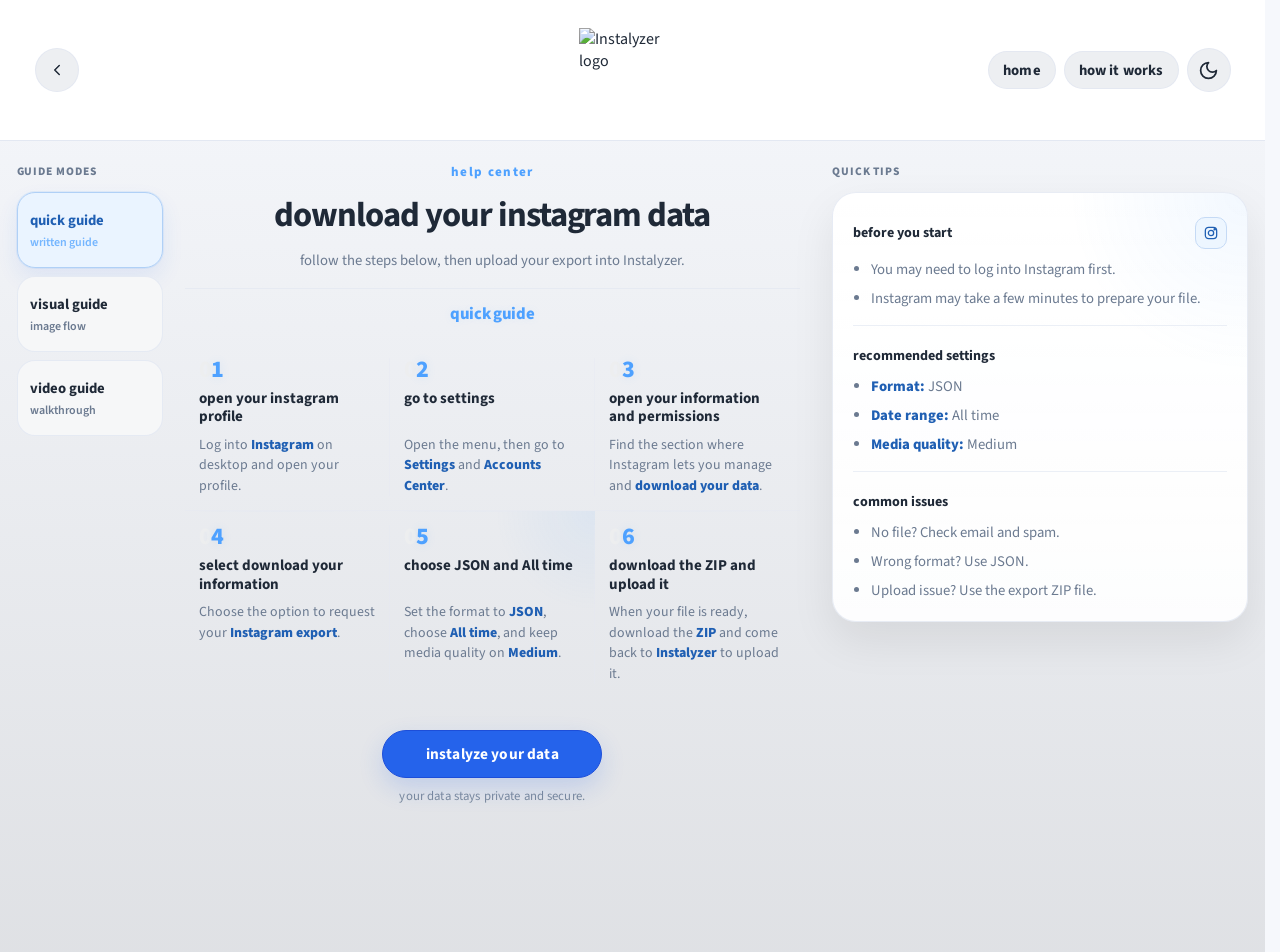
==== export-guide.html @ 3510d79e "Polish export guide flow and document next steps" ====
<!DOCTYPE html>
<html lang="en">
<head>
    <meta charset="UTF-8">
    <meta name="viewport" content="width=device-width, initial-scale=1.0">
    <title>Instalyzer | Export guide</title>
    <script>
        (() => {
            const saved = localStorage.getItem("ig_theme_v1");
            const theme = saved === "dark" ? "dark" : "light";
            document.documentElement.dataset.theme = theme;
        })();
    </script>
    <link rel="icon" type="image/png" href="./assets/logo/instaylzer-favicon.png?v=3">
    <link rel="shortcut icon" type="image/png" href="./assets/logo/instaylzer-favicon.png?v=3">
    <link rel="preload" as="image" href="./assets/logo/instaylzer-logo.png">
    <link rel="preconnect" href="https://fonts.googleapis.com">
    <link rel="preconnect" href="https://fonts.gstatic.com" crossorigin>
    <link href="https://fonts.googleapis.com/css2?family=Cormorant+Garamond:wght@500;600;700&family=Source+Sans+3:wght@400;500;600;700&family=IBM+Plex+Mono:wght@500&display=swap" rel="stylesheet">
    <link rel="stylesheet" href="./styles/styles.css">
    <script defer src="./script/vendor-fflate.js"></script>
    <script defer src="./script/home-datasets.js"></script>
</head>
<body>
    <div class="page-shell guide-page">
        <div class="app-page">
            <nav class="top-nav panel" aria-label="Primary">
                <div class="top-nav-brand">
                    <a href="./home.html" class="top-nav-home" aria-label="Back to home">
                        <svg viewBox="0 0 24 24" aria-hidden="true">
                            <path d="m15 18-6-6 6-6"></path>
                        </svg>
                    </a>
                </div>
                <div class="top-nav-center">
                    <a href="./home.html" class="top-nav-logo-link is-current" aria-label="Go to Instalyzer home">
                        <img src="./assets/logo/instaylzer-logo.png" alt="Instalyzer logo" class="top-nav-logo" width="96" height="96" />
                    </a>
                </div>
                <div class="top-nav-links">
                    <a href="./home.html" class="top-nav-link">home</a>
                    <a href="./home.html#tutorial-section" class="top-nav-link">how it works</a>
                    <button id="toggle-theme" class="mini-btn theme-btn top-nav-theme-btn" aria-label="Toggle theme"></button>
                </div>
            </nav>

            <main class="guide-shell guide-shell-v2">
                <section class="guide-layout" aria-label="Instagram export guide">
                    <div class="guide-main-column">
                        <div class="guide-workbench">
                            <aside class="guide-tabs-rail" aria-label="Guide modes">
                                <p class="guide-tabs-rail-label">guide modes</p>
                                <div class="guide-tab-list guide-tab-list-vertical" role="tablist" aria-label="Guide content tabs">
                                    <button type="button" class="guide-tab-button is-active" role="tab" aria-selected="true" aria-controls="guide-panel-quick-steps" id="guide-tab-quick-steps" data-guide-tab="quick-steps">
                                            <span class="guide-tab-button-title">quick guide</span>
                                            <span class="guide-tab-button-copy">written guide</span>
                                        </button>
                                    <button type="button" class="guide-tab-button" role="tab" aria-selected="false" aria-controls="guide-panel-visual-guide" id="guide-tab-visual-guide" data-guide-tab="visual-guide" tabindex="-1">
                                            <span class="guide-tab-button-title">visual guide</span>
                                            <span class="guide-tab-button-copy">image flow</span>
                                        </button>
                                    <button type="button" class="guide-tab-button" role="tab" aria-selected="false" aria-controls="guide-panel-video" id="guide-tab-video" data-guide-tab="video" tabindex="-1">
                                            <span class="guide-tab-button-title">video guide</span>
                                            <span class="guide-tab-button-copy">walkthrough</span>
                                        </button>
                                </div>
                            </aside>

                            <section class="guide-tabs-shell" aria-labelledby="guide-help-title">
                                <div class="guide-tabs-content">
                                    <div class="guide-tabs-head">
                                        <div class="guide-tabs-header-main">
                                            <p class="section-kicker">help center</p>
                                            <div class="guide-tabs-title-row">
                                                <div class="guide-tabs-title-copy">
                                                    <h1 id="guide-help-title" class="guide-panel-title guide-panel-title-page">download your instagram data</h1>
                                                </div>
                                            </div>
                                            <p class="guide-panel-copy">follow the steps below, then upload your export into Instalyzer.</p>
                                        </div>
                                    </div>

                                    <section class="guide-tab-panel is-active" role="tabpanel" id="guide-panel-quick-steps" aria-labelledby="guide-tab-quick-steps" data-guide-panel="quick-steps">
                                        <h3 class="guide-panel-mode-title">quick guide</h3>
                                        <div class="guide-step-surface">
                                            <ol class="guide-step-grid">
                                                <li class="guide-step-card-v2"><span class="guide-step-number-v2"><span class="guide-step-number-leading">0</span><span class="guide-step-number-accent">1</span></span><h4 class="guide-step-title-v2">open your instagram profile</h4><p class="guide-step-copy-v2">Log into <strong>Instagram</strong> on desktop and open your profile.</p></li>
                                                <li class="guide-step-card-v2"><span class="guide-step-number-v2"><span class="guide-step-number-leading">0</span><span class="guide-step-number-accent">2</span></span><h4 class="guide-step-title-v2">go to settings</h4><p class="guide-step-copy-v2">Open the menu, then go to <strong>Settings</strong> and <strong>Accounts Center</strong>.</p></li>
                                                <li class="guide-step-card-v2"><span class="guide-step-number-v2"><span class="guide-step-number-leading">0</span><span class="guide-step-number-accent">3</span></span><h4 class="guide-step-title-v2">open your information and permissions</h4><p class="guide-step-copy-v2">Find the section where Instagram lets you manage and <strong>download your data</strong>.</p></li>
                                                <li class="guide-step-card-v2"><span class="guide-step-number-v2"><span class="guide-step-number-leading">0</span><span class="guide-step-number-accent">4</span></span><h4 class="guide-step-title-v2">select download your information</h4><p class="guide-step-copy-v2">Choose the option to request your <strong>Instagram export</strong>.</p></li>
                                                <li class="guide-step-card-v2 is-accented"><span class="guide-step-number-v2"><span class="guide-step-number-leading">0</span><span class="guide-step-number-accent">5</span></span><h4 class="guide-step-title-v2">choose JSON and All time</h4><p class="guide-step-copy-v2">Set the format to <strong>JSON</strong>, choose <strong>All time</strong>, and keep media quality on <strong>Medium</strong>.</p></li>
                                                <li class="guide-step-card-v2"><span class="guide-step-number-v2"><span class="guide-step-number-leading">0</span><span class="guide-step-number-accent">6</span></span><h4 class="guide-step-title-v2">download the ZIP and upload it</h4><p class="guide-step-copy-v2">When your file is ready, download the <strong>ZIP</strong> and come back to <strong>Instalyzer</strong> to upload it.</p></li>
                                            </ol>
                                        </div>
                                        <div class="guide-primary-cta">
                                            <button type="button" class="hero-btn hero-btn-primary guide-primary-cta-btn" data-open-create-modal>instalyze your data</button>
                                            <p class="guide-primary-cta-note">your data stays private and secure.</p>
                                        </div>
                                    </section>

                                    <section class="guide-tab-panel" role="tabpanel" id="guide-panel-visual-guide" aria-labelledby="guide-tab-visual-guide" data-guide-panel="visual-guide" hidden>
                                        <h3 class="guide-panel-mode-title">visual guide</h3>
                                        <div class="guide-visual-stage panel">
                                            <div class="guide-visual-display">
                                        <div class="guide-visual-card is-active" data-guide-visual-slide="0">
                                            <div class="guide-visual-window"><div class="guide-visual-browser"><span></span><span></span><span></span></div><div class="guide-visual-body"><div class="guide-visual-sidebar"><span class="guide-visual-sidebar-item is-active"></span><span class="guide-visual-sidebar-item"></span><span class="guide-visual-sidebar-item"></span></div><div class="guide-visual-content"><div class="guide-visual-profile"></div><div class="guide-visual-row"></div><div class="guide-visual-row short"></div></div></div></div>
                                        </div>
                                        <div class="guide-visual-card" data-guide-visual-slide="1" hidden>
                                            <div class="guide-visual-window"><div class="guide-visual-browser"><span></span><span></span><span></span></div><div class="guide-visual-body"><div class="guide-visual-settings-stack"><div class="guide-visual-settings-line long"></div><div class="guide-visual-settings-line"></div><div class="guide-visual-settings-line"></div><div class="guide-visual-settings-line"></div></div></div></div>
                                        </div>
                                        <div class="guide-visual-card" data-guide-visual-slide="2" hidden>
                                            <div class="guide-visual-window"><div class="guide-visual-browser"><span></span><span></span><span></span></div><div class="guide-visual-body"><div class="guide-visual-panel-grid"><div class="guide-visual-panel-box tall"></div><div class="guide-visual-panel-box"></div><div class="guide-visual-panel-box"></div></div></div></div>
                                        </div>
                                        <div class="guide-visual-card" data-guide-visual-slide="3" hidden>
                                            <div class="guide-visual-window"><div class="guide-visual-browser"><span></span><span></span><span></span></div><div class="guide-visual-body"><div class="guide-visual-download-list"><div class="guide-visual-download-row"></div><div class="guide-visual-download-row"></div><div class="guide-visual-download-row is-active"></div></div></div></div>
                                        </div>
                                        <div class="guide-visual-card" data-guide-visual-slide="4" hidden>
                                            <div class="guide-visual-window"><div class="guide-visual-browser"><span></span><span></span><span></span></div><div class="guide-visual-body"><div class="guide-visual-setting-grid"><div class="guide-visual-setting-pill is-selected">JSON</div><div class="guide-visual-setting-pill">HTML</div><div class="guide-visual-setting-pill is-selected">All time</div><div class="guide-visual-setting-pill">Last year</div><div class="guide-visual-setting-pill is-selected">Medium</div><div class="guide-visual-setting-pill">High</div></div></div></div>
                                        </div>
                                        <div class="guide-visual-card" data-guide-visual-slide="5" hidden>
                                            <div class="guide-visual-window"><div class="guide-visual-browser"><span></span><span></span><span></span></div><div class="guide-visual-body"><div class="guide-visual-upload-shell"><div class="guide-visual-upload-badge">ZIP</div><div class="guide-visual-upload-row"></div><div class="guide-visual-upload-cta"></div></div></div></div>
                                        </div>
                                    </div>
                                    <div class="guide-visual-caption">
                                        <div>
                                            <p class="guide-visual-stepline" data-guide-visual-stepline>Step 1 of 6</p>
                                            <h4 class="guide-visual-title" data-guide-visual-title>Open your profile</h4>
                                            <p class="guide-visual-copy" data-guide-visual-copy>Start on your Instagram profile page so you can open the menu and settings from the main account view.</p>
                                        </div>
                                        <div class="guide-visual-controls">
                                            <button type="button" class="guide-visual-nav" data-guide-visual-prev aria-label="Previous visual step">prev</button>
                                            <button type="button" class="guide-visual-nav guide-visual-nav-next" data-guide-visual-next aria-label="Next visual step">next</button>
                                        </div>
                                    </div>
                                </div>
                                    </section>

                                    <section class="guide-tab-panel" role="tabpanel" id="guide-panel-video" aria-labelledby="guide-tab-video" data-guide-panel="video" hidden>
                                        <h3 class="guide-panel-mode-title">video guide</h3>
                                        <div class="guide-video-shell panel">
                                            <div class="guide-video-frame" aria-hidden="true"><button type="button" class="guide-video-play"><span class="guide-video-play-icon"></span></button></div>
                                    <div class="guide-video-copy-block">
                                        <h4 class="guide-video-title">Full export walkthrough</h4>
                                        <p class="guide-video-copy">Add a short screen recording here to show exactly where to click and which settings to choose. The tab stays useful now, and it is easy to swap in a real embed later.</p>
                                    </div>
                                </div>
                                    </section>
                                </div>
                            </section>
                        </div>

                    </div>

                    <aside class="guide-side-stack guide-side-stack-v2">
                        <p class="guide-side-stack-label">quick tips</p>
                        <div class="guide-side-card guide-side-card-v2 guide-side-card-unified">
                            <div class="guide-side-section">
                                <div class="guide-side-section-head">
                                    <h4 class="guide-side-section-title">before you start</h4>
                                    <a href="https://www.instagram.com/" target="_blank" rel="noopener noreferrer" class="guide-inline-instagram-btn" aria-label="Open Instagram" title="Open Instagram">
                                        <svg viewBox="0 0 24 24" aria-hidden="true">
                                            <rect x="3.5" y="3.5" width="17" height="17" rx="5"></rect>
                                            <circle cx="12" cy="12" r="4"></circle>
                                            <circle cx="17.6" cy="6.4" r="1"></circle>
                                        </svg>
                                    </a>
                                </div>
                                <ul class="guide-side-list">
                                    <li>You may need to log into Instagram first.</li>
                                    <li>Instagram may take a few minutes to prepare your file.</li>
                                </ul>
                            </div>

                            <div class="guide-side-section">
                                <h4 class="guide-side-section-title">recommended settings</h4>
                                <ul class="guide-side-list">
                                    <li><strong>Format:</strong> JSON</li>
                                    <li><strong>Date range:</strong> All time</li>
                                    <li><strong>Media quality:</strong> Medium</li>
                                </ul>
                            </div>

                            <div class="guide-side-section">
                                <h4 class="guide-side-section-title">common issues</h4>
                                <ul class="guide-side-list">
                                    <li>No file? Check email and spam.</li>
                                    <li>Wrong format? Use JSON.</li>
                                    <li>Upload issue? Use the export ZIP file.</li>
                                </ul>
                            </div>
                        </div>
                    </aside>
                </section>
            </main>
        </div>
    </div>

    <div class="modal-shell" data-create-modal hidden>
        <div class="modal-backdrop" data-close-create-modal></div>
        <div class="modal-panel panel" role="dialog" aria-modal="true" aria-labelledby="create-dataset-title">
            <div class="modal-panel-scroll">
            <div class="modal-head">
                <div>
                    <p class="section-kicker">create dataset</p>
                    <h2 id="create-dataset-title" class="modal-title">import your export</h2>
                </div>
                <button type="button" class="modal-close" data-close-create-modal aria-label="Close create dataset modal">
                    <svg viewBox="0 0 24 24" aria-hidden="true"><path d="M6 6 18 18"></path><path d="M18 6 6 18"></path></svg>
                </button>
            </div>

            <div class="modal-steps" aria-label="Create dataset steps">
                <button type="button" class="modal-step is-active" data-modal-step-indicator="upload">1. upload</button>
                <span class="modal-step-sep" aria-hidden="true">
                    <svg viewBox="0 0 20 20">
                        <path d="m7 4 6 6-6 6"></path>
                    </svg>
                </span>
                <button type="button" class="modal-step" data-modal-step-indicator="review" disabled>2. review</button>
                <span class="modal-step-sep" aria-hidden="true">
                    <svg viewBox="0 0 20 20">
                        <path d="m7 4 6 6-6 6"></path>
                    </svg>
                </span>
                <button type="button" class="modal-step" data-modal-step-indicator="details" disabled>3. setup</button>
            </div>

            <section class="modal-stage" data-modal-stage="upload">
                <div class="modal-copy-row">
                    <p class="modal-copy">
                        drop your instagram export <strong>zip</strong> or extracted export <strong>folder</strong>.
                    </p>
                    <button
                        type="button"
                        class="upload-status-pill is-error"
                        data-upload-status-pill
                        aria-describedby="upload-status"
                    >
                        <span class="upload-status-dot" aria-hidden="true"></span>
                        <span data-upload-status-pill-label>no export</span>
                    </button>
                </div>

                <div class="upload-panel" data-upload-panel>
                    <input type="file" class="upload-input" data-upload-files accept=".json,.zip,application/json,application/zip" multiple hidden />
                    <input type="file" class="upload-input" data-upload-folder webkitdirectory directory multiple hidden />

                    <div class="upload-dropzone" data-upload-dropzone tabindex="0" role="button" aria-describedby="upload-help upload-status">
                        <div class="upload-dropzone-icon" aria-hidden="true">
                            <svg viewBox="0 0 24 24">
                                <path d="M12 16V4"></path>
                                <path d="m7 9 5-5 5 5"></path>
                                <path d="M4 16v2a2 2 0 0 0 2 2h12a2 2 0 0 0 2-2v-2"></path>
                            </svg>
                        </div>
                        <p class="upload-dropzone-title">drop your export here</p>
                        <p id="upload-help" class="upload-dropzone-copy">
                            drag and drop your export, or select one below.
                        </p>
                        <div class="upload-actions">
                            <button type="button" class="hero-btn hero-btn-primary" data-upload-trigger="files">choose export</button>
                        </div>
                        <p class="upload-help-link-row">
                            <a href="./export-guide.html" class="guide-inline-link">don't have your export yet? how to download your instagram data</a>
                        </p>
                    </div>

                    <p id="upload-status" class="visually-hidden" data-upload-status aria-live="polite" aria-atomic="true">
                        waiting for files. nothing has been uploaded yet.
                    </p>
                    <div class="upload-stage-actions" data-upload-stage-actions hidden>
                        <button type="button" class="upload-stage-reset" data-clear-staged-upload aria-label="Reset staged upload">reset</button>
                        <p class="upload-ready-note upload-ready-note-success">
                            <span class="upload-ready-check" aria-hidden="true">
                                <svg viewBox="0 0 20 20">
                                    <path d="m4.5 10 3.5 3.5L15.5 6"></path>
                                </svg>
                            </span>
                            <span>export ready for review. upload again anytime to replace it.</span>
                        </p>
                        <button type="button" class="hero-btn hero-btn-secondary modal-nav-btn" data-back-to-review-from-upload>review</button>
                    </div>
                </div>
            </section>

            <section class="modal-stage" data-modal-stage="review" hidden>
                <div class="review-stage-shell">
                    <div class="upload-results" data-upload-results hidden>
                        <div class="upload-capability-card upload-capability-card-primary">
                            <h3 class="upload-capability-title">available tools</h3>
                            <div class="tool-access-card" aria-label="Tool availability">
                                <ul class="tool-access-list">
                                    <li class="tool-access-item">
                                        <span class="tool-access-icon" aria-hidden="true">
                                            <svg viewBox="0 0 24 24">
                                                <path d="M12 3v12"></path>
                                                <path d="m7 10 5 5 5-5"></path>
                                                <path d="M5 21h14"></path>
                                            </svg>
                                        </span>
                                        <span class="tool-access-copy">
                                            <strong>Not Following Back</strong>
                                            <span>available now</span>
                                        </span>
                                        <span class="tool-access-badge is-live">live</span>
                                    </li>
                                    <li class="tool-access-item">
                                        <span class="tool-access-icon" aria-hidden="true">
                                            <svg viewBox="0 0 24 24">
                                                <path d="M4 20h16"></path>
                                                <path d="M7 20v-9"></path>
                                                <path d="M12 20V4"></path>
                                                <path d="M17 20v-6"></path>
                                            </svg>
                                        </span>
                                        <span class="tool-access-copy">
                                            <strong>Ghost Followers</strong>
                                            <span>supported by this dataset later</span>
                                        </span>
                                        <span class="tool-access-badge">soon</span>
                                    </li>
                                    <li class="tool-access-item">
                                        <span class="tool-access-icon" aria-hidden="true">
                                            <svg viewBox="0 0 24 24">
                                                <path d="M6 18V8"></path>
                                                <path d="M12 18V4"></path>
                                                <path d="M18 18v-6"></path>
                                            </svg>
                                        </span>
                                        <span class="tool-access-copy">
                                            <strong>Activity Insights</strong>
                                            <span>enabled by detected categories later</span>
                                        </span>
                                        <span class="tool-access-badge">soon</span>
                                    </li>
                                </ul>
                            </div>
                        </div>
                        <div class="upload-summary-card">
                            <p class="upload-result-label">import summary</p>
                            <p class="upload-ready-copy" data-upload-ready-copy></p>
                            <div class="upload-summary-grid">
                                <div class="upload-summary-metric">
                                    <span class="upload-summary-key">import source</span>
                                    <strong class="upload-summary-value" data-upload-source>not detected</strong>
                                </div>
                                <div class="upload-summary-metric">
                                    <span class="upload-summary-key">categories detected</span>
                                    <strong class="upload-summary-value" data-upload-category-count>0</strong>
                                </div>
                            </div>
                        </div>
                        <div class="upload-ready-bar">
                            <button type="button" class="hero-btn hero-btn-secondary modal-nav-btn" data-back-to-upload>back</button>
                            <p class="upload-ready-note">next, set the dataset name and date.</p>
                            <button type="button" class="hero-btn hero-btn-primary modal-nav-btn" data-go-dataset-details disabled>setup</button>
                        </div>
                    </div>
                </div>
            </section>

            <section class="modal-stage" data-modal-stage="details" hidden>
                <div class="details-form-shell">
                    <p class="modal-copy">
                        name the dataset and set the date.
                    </p>

                    <div class="details-form-grid">
                        <label class="field-label">
                            <span class="field-label-text">dataset name</span>
                            <input type="text" class="field-input" data-dataset-name-input maxlength="60" placeholder="export name" required />
                            <span class="field-help field-help-error" data-dataset-name-error hidden>enter a name to continue</span>
                        </label>

                        <label class="field-label">
                            <span class="field-label-text">created date</span>
                            <input type="date" class="field-input" data-dataset-date-input />
                            <span class="field-help" aria-hidden="true" hidden>&nbsp;</span>
                        </label>
                    </div>
                </div>

                <div class="modal-footer">
                    <button type="button" class="hero-btn hero-btn-secondary modal-nav-btn" data-back-to-review>back</button>
                    <button type="button" class="hero-btn hero-btn-primary" data-create-dataset disabled>create dataset</button>
                </div>
            </section>
            </div>
        </div>
    </div>

    <script>
        (() => {
            const tabs = [...document.querySelectorAll("[data-guide-tab]")];
            const panels = [...document.querySelectorAll("[data-guide-panel]")];

            const activateTab = (nextKey, focusTab = false) => {
                tabs.forEach((tab) => {
                    const active = tab.dataset.guideTab === nextKey;
                    tab.classList.toggle("is-active", active);
                    tab.setAttribute("aria-selected", active ? "true" : "false");
                    tab.tabIndex = active ? 0 : -1;
                    if (active && focusTab) tab.focus();
                });

                panels.forEach((panel) => {
                    const active = panel.dataset.guidePanel === nextKey;
                    panel.classList.toggle("is-active", active);
                    panel.hidden = !active;
                });
            };

            tabs.forEach((tab, index) => {
                tab.addEventListener("click", () => activateTab(tab.dataset.guideTab || ""));
                tab.addEventListener("keydown", (event) => {
                    if (event.key !== "ArrowRight" && event.key !== "ArrowLeft") return;
                    event.preventDefault();
                    const direction = event.key === "ArrowRight" ? 1 : -1;
                    const nextIndex = (index + direction + tabs.length) % tabs.length;
                    const nextTab = tabs[nextIndex];
                    if (!(nextTab instanceof HTMLButtonElement)) return;
                    activateTab(nextTab.dataset.guideTab || "", true);
                });
            });

            const visualSteps = [
                {
                    title: "Open your profile",
                    copy: "Start on your Instagram profile page so you can open the menu and settings from the main account view."
                },
                {
                    title: "Go to Settings",
                    copy: "Use the Instagram menu to open Settings, then continue into Accounts Center if Instagram sends you there."
                },
                {
                    title: "Open Accounts Center",
                    copy: "Look for the area where Instagram groups account controls, privacy, and information settings."
                },
                {
                    title: "Find Download your information",
                    copy: "Open the section for your information and permissions, then choose the download option."
                },
                {
                    title: "Choose the right export settings",
                    copy: "Set the format to JSON, the date range to All time, and media quality to Medium."
                },
                {
                    title: "Download the ZIP and return to Instalyzer",
                    copy: "Once Instagram finishes preparing your file, download the ZIP and come back here to upload it."
                }
            ];

            const visualCards = [...document.querySelectorAll("[data-guide-visual-slide]")];
            const stepline = document.querySelector("[data-guide-visual-stepline]");
            const title = document.querySelector("[data-guide-visual-title]");
            const copy = document.querySelector("[data-guide-visual-copy]");
            const prev = document.querySelector("[data-guide-visual-prev]");
            const next = document.querySelector("[data-guide-visual-next]");
            let activeVisualIndex = 0;

            const renderVisualStep = (index) => {
                activeVisualIndex = (index + visualSteps.length) % visualSteps.length;
                visualCards.forEach((card, cardIndex) => {
                    const active = cardIndex === activeVisualIndex;
                    card.classList.toggle("is-active", active);
                    card.hidden = !active;
                });
                if (stepline) stepline.textContent = `Step ${activeVisualIndex + 1} of ${visualSteps.length}`;
                if (title) title.textContent = visualSteps[activeVisualIndex].title;
                if (copy) copy.textContent = visualSteps[activeVisualIndex].copy;
            };

            if (prev instanceof HTMLButtonElement && next instanceof HTMLButtonElement) {
                prev.addEventListener("click", () => renderVisualStep(activeVisualIndex - 1));
                next.addEventListener("click", () => renderVisualStep(activeVisualIndex + 1));
                renderVisualStep(0);
            }
        })();
    </script>
</body>
</html>
---- styles/styles.css ----
:root {
  --bg-main: #f6f8fc;
  --bg-panel: #ffffff;
  --ink-strong: #1f2937;
  --ink-soft: #6b7a90;
  --line: #e3e8f2;
  --accent: #4ea1ff;
  --accent-soft: #edf4ff;
  --accent-ink: #1f5fb3;
  --danger: #b42318;
  --danger-soft: #ffe4e0;
  --success: #2f9e44;
  --field-bg: #ffffff;
  --list-bg: #fcfdff;
  --row-line: #e6ecf4;
  --mini-bg: #f1f6ff;
  --mini-line: #d4e2f7;
  --mini-ink: #255faa;
  --progress-track: #ffffff;
  --scrollbar-track: #edf2fa;
  --scrollbar-thumb: #bfd0e8;
  --scrollbar-thumb-hover: #9fb8d8;
  --font-body: "IBM Plex Sans", "Source Sans 3", "Segoe UI", sans-serif;
  --font-head: "IBM Plex Sans", "Source Sans 3", "Segoe UI", sans-serif;
  --font-mono: "IBM Plex Mono", "Consolas", "Courier New", monospace;
}

@media (prefers-reduced-motion: reduce) {
  html {
    scroll-behavior: auto;
  }

  .hero-section::before,
  .hero-content,
  .hero-section .hero-btn-primary,
  .hero-scroll-wheel,
  .hero-scroll-cue,
  .hero-eyebrow::after,
  .tier-columns-note {
    animation: none !important;
  }

  [data-reveal] {
    opacity: 1;
    transform: none;
    transition: none;
  }

  .hero-btn {
    transition: background 120ms ease, border-color 120ms ease, box-shadow 120ms ease;
  }

  .hero-btn:hover,
  .hero-btn:focus-visible {
    transform: none;
    filter: none;
  }
}
:root[data-theme="dark"] {
  --bg-main: #171b21;
  --bg-panel: #21272f;
  --ink-strong: #e7edf7;
  --ink-soft: #a4adb9;
  --line: #323b47;
  --accent: #5fa8ff;
  --accent-soft: #263547;
  --accent-ink: #cfe1ff;
  --danger: #fca5a5;
  --danger-soft: #3a2323;
  --success: #86efac;
  --field-bg: #1d232b;
  --list-bg: #1b2129;
  --row-line: #2d3743;
  --mini-bg: #272f39;
  --mini-line: #394452;
  --mini-ink: #d9e5f5;
  --progress-track: #171d25;
  --scrollbar-track: #202732;
  --scrollbar-thumb: #4b5768;
  --scrollbar-thumb-hover: #647387;
}

html {
  scroll-behavior: smooth;
  scrollbar-gutter: stable;
}

html.is-embedded-tool {
  scrollbar-gutter: auto;
}

* {
  box-sizing: border-box;
}

body {
  margin: 0;
  min-height: 100vh;
  font-family: var(--font-body);
  color: var(--ink-strong);
  overflow-y: scroll;
  scrollbar-gutter: stable;
  background:
    linear-gradient(180deg, #f6f8fc 0%, #edf2fa 100%),
    radial-gradient(circle at 12% 12%, rgba(78, 161, 255, 0.08) 0%, transparent 34%),
    radial-gradient(circle at 88% 82%, rgba(78, 161, 255, 0.05) 0%, transparent 32%),
    var(--bg-main);
  position: relative;
}

html.is-embedded-tool body,
body.is-embedded-tool {
  min-height: 0;
  overflow: hidden;
  scrollbar-gutter: auto;
  background: var(--bg-main);
}

html.is-embedded-tool {
  background: var(--bg-main);
}

:root[data-theme="dark"] body {
  background:
    radial-gradient(circle at 12% 10%, #222222 0%, transparent 45%),
    radial-gradient(circle at 88% 82%, #1f1f1f 0%, transparent 40%),
    var(--bg-main);
}

.page-shell {
  min-height: 100vh;
  display: flex;
  flex-direction: column;
  position: relative;
  overflow: clip;
  background:
    linear-gradient(180deg,
      color-mix(in srgb, var(--bg-main) 94%, transparent) 0%,
      color-mix(in srgb, var(--bg-main) 98%, #000 10%) 100%);
}

.app-page {
  max-width: 1480px;
  margin: 0 auto;
  padding: 0 14px 0;
  box-sizing: border-box;
  min-height: 100vh;
  position: relative;
  z-index: 1;
  width: 100%;
  flex: 1 1 auto;
  display: flex;
  flex-direction: column;
}

.app-page.is-embedded-tool {
  max-width: none;
  min-height: 0;
  padding: 0;
  background: var(--bg-main);
}

.panel {
  padding: 24px;
  border: 1px solid var(--line);
  border-radius: 16px;
  background: var(--bg-panel);
  box-shadow: 0 4px 14px rgba(25, 39, 66, 0.05);
}

.app-shell {
  margin-bottom: 20px;
}

.top-nav {
  position: sticky;
  top: 0;
  z-index: 30;
  margin-bottom: 0;
  margin-left: calc(50% - 50vw);
  width: 100vw;
  max-width: none;
  min-height: 112px;
  padding: 18px 42px;
  display: grid;
  grid-template-columns: 220px minmax(0, 1fr) auto;
  align-items: center;
  gap: 16px;
  background: var(--bg-panel);
  overflow: hidden;
  border-radius: 0;
  border-top: none;
  border-left: none;
  border-right: none;
  box-shadow: none;
}

.top-nav-brand,
.top-nav-center,
.top-nav-links {
  position: relative;
  z-index: 1;
}

.top-nav-logo-link,
.site-footer-brand.is-current {
  appearance: none;
  -webkit-appearance: none;
  display: inline-flex;
  align-items: center;
  justify-content: center;
  padding: 10px 18px;
  border: 0;
  background: transparent;
  color: inherit;
  text-decoration: none;
  pointer-events: auto;
  cursor: pointer;
}

.top-nav-brand {
  display: inline-flex;
  align-items: center;
  width: 44px;
  min-width: 44px;
  justify-self: start;
}

.top-nav-home,
.top-nav-theme-btn {
  width: 44px;
  height: 44px;
  min-width: 44px;
  padding: 0;
  border-radius: 999px;
  border: 1px solid color-mix(in srgb, var(--line) 88%, transparent);
  background: color-mix(in srgb, var(--ink-soft) 12%, var(--bg-panel));
  color: var(--ink-strong);
  text-decoration: none;
  display: inline-flex;
  align-items: center;
  justify-content: center;
  appearance: none;
  -webkit-appearance: none;
  aspect-ratio: 1 / 1;
  overflow: hidden;
  transition: background 120ms ease, border-color 120ms ease, transform 120ms ease;
}

.top-nav-home svg {
  width: 18px;
  height: 18px;
  fill: none;
  stroke: currentColor;
  stroke-width: 2;
  stroke-linecap: round;
  stroke-linejoin: round;
}

.top-nav-theme-btn svg {
  width: 21px;
  height: 21px;
}

.top-nav-home:hover,
.top-nav-home:focus-visible,
.top-nav-theme-btn:hover,
.top-nav-theme-btn:focus-visible {
  background: color-mix(in srgb, var(--ink-soft) 20%, var(--bg-panel));
  border-color: color-mix(in srgb, var(--ink-soft) 18%, var(--line));
  transform: translateY(-1px);
}

.top-nav-home:focus-visible,
.top-nav-theme-btn:focus-visible {
  outline: 2px solid color-mix(in srgb, var(--accent) 40%, transparent);
  outline-offset: 2px;
}

.top-nav-profile {
  cursor: default;
}

.top-nav-profile:hover,
.top-nav-profile:focus-visible {
  transform: none;
}

.top-nav-home.is-current {
  pointer-events: none;
}

.top-nav-center {
  display: inline-flex;
  align-items: center;
  justify-content: center;
  min-width: 132px;
  justify-self: center;
  pointer-events: auto;
  padding: 0 10px;
}

.top-nav-logo {
  width: 84px;
  height: 84px;
  object-fit: contain;
  flex: 0 0 auto;
}

.top-nav-copy {
  display: flex;
  flex-direction: column;
  min-width: 0;
}

.top-nav-links {
  display: inline-flex;
  align-items: center;
  gap: 8px;
  flex-wrap: nowrap;
  justify-content: flex-end;
  justify-self: end;
  min-width: max-content;
}

#toggle-theme.top-nav-theme-btn {
  border-radius: 999px;
  border: 1px solid color-mix(in srgb, var(--line) 88%, transparent);
  background: color-mix(in srgb, var(--ink-soft) 12%, var(--bg-panel));
  color: var(--ink-strong);
}

#toggle-theme.top-nav-theme-btn:hover,
#toggle-theme.top-nav-theme-btn:focus-visible {
  background: color-mix(in srgb, var(--ink-soft) 20%, var(--bg-panel));
  border-color: color-mix(in srgb, var(--ink-soft) 18%, var(--line));
}

:root[data-theme="dark"] #toggle-theme.top-nav-theme-btn {
  color: var(--accent);
  background: color-mix(in srgb, var(--accent) 8%, var(--bg-panel));
  border-color: color-mix(in srgb, var(--accent) 16%, var(--line));
}

:root[data-theme="light"] #toggle-theme.top-nav-theme-btn {
  color: var(--ink-strong);
}

:root[data-theme="dark"] .top-nav-theme-btn {
  color: var(--accent);
}

:root[data-theme="dark"] .top-nav,
:root[data-theme="dark"] .site-footer {
  background: color-mix(in srgb, #161b22 76%, var(--bg-panel));
}

:root[data-theme="dark"] .top-nav-home,
:root[data-theme="dark"] .top-nav-link {
  background: color-mix(in srgb, var(--accent) 3%, var(--bg-panel));
  border-color: color-mix(in srgb, var(--accent) 6%, var(--line));
}

:root[data-theme="dark"] .top-nav-home:hover,
:root[data-theme="dark"] .top-nav-home:focus-visible,
:root[data-theme="dark"] .top-nav-link:hover,
:root[data-theme="dark"] .top-nav-link:focus-visible,
:root[data-theme="dark"] #toggle-theme.top-nav-theme-btn:hover,
:root[data-theme="dark"] #toggle-theme.top-nav-theme-btn:focus-visible {
  background: color-mix(in srgb, var(--accent) 9%, var(--bg-panel));
  border-color: color-mix(in srgb, var(--accent) 18%, var(--line));
}

:root[data-theme="light"] .top-nav-theme-btn {
  color: var(--ink-strong);
}

:root[data-theme="light"] .dataset-sidebar-copy strong,
:root[data-theme="light"] .modal-copy strong,
:root[data-theme="light"] .tutorial-guide-link,
:root[data-theme="light"] .tutorial-guide-copy strong,
:root[data-theme="light"] .tutorial-step-copy strong,
:root[data-theme="light"] .tutorial-note-copy strong {
  color: #2563eb;
}

.top-nav-link {
  height: 38px;
  padding: 0 14px;
  border-radius: 999px;
  border: 1px solid color-mix(in srgb, var(--line) 88%, transparent);
  background: color-mix(in srgb, var(--ink-soft) 12%, var(--bg-panel));
  color: var(--ink-strong);
  text-decoration: none;
  display: inline-flex;
  align-items: center;
  justify-content: center;
  font-size: 0.92rem;
  font-weight: 700;
  letter-spacing: 0.01em;
  text-transform: lowercase;
  transition: background 120ms ease, border-color 120ms ease, transform 120ms ease;
}

.top-nav-link:hover,
.top-nav-link:focus-visible {
  background: color-mix(in srgb, var(--ink-soft) 20%, var(--bg-panel));
  border-color: color-mix(in srgb, var(--ink-soft) 18%, var(--line));
  transform: translateY(-1px);
}

.top-nav-link:focus-visible {
  outline: 2px solid color-mix(in srgb, var(--accent) 40%, transparent);
  outline-offset: 2px;
}

.top-nav-link.is-disabled,
.top-nav-link:disabled {
  opacity: 0.5;
  cursor: not-allowed;
  transform: none;
}

.top-nav-link.is-disabled:hover,
.top-nav-link:disabled:hover,
.top-nav-link.is-disabled:focus-visible,
.top-nav-link:disabled:focus-visible {
  background: color-mix(in srgb, var(--ink-soft) 12%, var(--bg-panel));
  border-color: color-mix(in srgb, var(--line) 88%, transparent);
  transform: none;
}

.site-footer {
  margin-top: 88px;
  margin-bottom: 0;
  margin-left: calc(50% - 50vw);
  width: 100vw;
  max-width: none;
  padding: 30px 36px 26px;
  display: grid;
  grid-template-columns: auto 1fr auto;
  align-items: center;
  gap: 14px;
  background: var(--bg-panel);
  border: 1px solid var(--line);
  border-radius: 0;
  border-left: none;
  border-right: none;
  border-bottom: none;
  box-shadow: none;
  overflow: hidden;
}

.site-footer-brand,
.site-footer-copy,
.site-footer-spacer {
  position: relative;
  z-index: 1;
}

.site-footer-brand {
  display: inline-flex;
  align-items: center;
  justify-content: flex-start;
  padding: 8px 18px 8px 6px;
}

.site-footer-logo {
  display: block;
  width: 70px;
  height: auto;
  object-fit: contain;
}

.site-footer-copy {
  margin: 0;
  justify-self: end;
  text-align: right;
  color: var(--ink-soft);
  font-size: 0.92rem;
  letter-spacing: 0.08em;
  text-transform: lowercase;
}

.search-panel {
  margin-bottom: 20px;
}

.landing-shell {
  display: grid;
  gap: 24px;
}

.dataset-workspace {
  position: relative;
  display: grid;
  grid-template-columns: 244px minmax(720px, 920px) 288px;
  justify-content: center;
  gap: 24px;
  padding-top: 20px;
  margin-bottom: 0;
  align-items: stretch;
  flex: 1 1 auto;
  min-height: 0;
}

:root[data-boot-main-view="landing"] .dataset-workspace {
  grid-template-columns: minmax(0, 1fr);
  padding-top: 0;
}

:root[data-boot-main-view="landing"] [data-dataset-sidebar],
:root[data-boot-main-view="landing"] [data-workspace-view],
:root[data-boot-main-view="landing"] [data-tools-panel] {
  display: none !important;
}

:root[data-boot-main-view="workspace"] [data-landing-view] {
  display: none !important;
}

.dataset-workspace.is-landing-view {
  grid-template-columns: minmax(0, 1fr);
  padding-top: 0;
}

.dataset-sidebar {
  position: sticky;
  top: 132px;
  z-index: 2;
  align-self: start;
  width: 100%;
  min-width: 0;
  display: grid;
  gap: 18px;
  border-radius: 22px;
  background: color-mix(in srgb, var(--bg-panel) 90%, transparent);
}

.dataset-sidebar-head,
.dataset-list-shell,
.dataset-limit-card {
  display: grid;
  gap: 10px;
}

.dataset-sidebar-title,
.dataset-list-title,
.modal-title {
  margin: 0;
  font-size: 1.45rem;
  line-height: 1.05;
  text-transform: lowercase;
}

.dataset-sidebar-copy,
.dataset-empty-copy,
.dataset-card-meta,
.dataset-card-notes,
.modal-copy {
  margin: 0;
  color: var(--ink-soft);
  line-height: 1.65;
}

.dataset-sidebar-copy strong,
.modal-copy strong {
  color: #7dd3fc;
}

.dataset-sidebar-actions {
  display: grid;
  gap: 10px;
}

.dataset-sidebar-btn {
  width: 100%;
}

.dataset-limit-card {
  padding: 14px 16px;
  border-radius: 18px;
  border: 1px solid color-mix(in srgb, var(--line) 82%, transparent);
  background: color-mix(in srgb, var(--accent) 6%, var(--bg-panel));
}

.dataset-limit-label,
.dataset-meta-label,
.field-label-text {
  margin: 0;
  color: var(--accent-ink);
  font-size: 0.8rem;
  font-weight: 800;
  letter-spacing: 0.08em;
  text-transform: lowercase;
}

.dataset-limit-copy,
.dataset-meta-value {
  margin: 0;
  font-size: 0.98rem;
}

.dataset-list-head,
.modal-head,
.modal-footer {
  display: flex;
  align-items: center;
  justify-content: space-between;
  gap: 14px;
}

.dataset-list-count {
  min-width: 32px;
  height: 32px;
  border-radius: 999px;
  display: inline-flex;
  align-items: center;
  justify-content: center;
  background: color-mix(in srgb, var(--accent) 12%, transparent);
  color: var(--accent-ink);
  font-size: 0.9rem;
  font-weight: 800;
}

.dataset-list {
  display: grid;
  gap: 10px;
}

.dataset-empty-state {
  padding: 16px;
  border-radius: 18px;
  border: 1px dashed color-mix(in srgb, var(--line) 82%, transparent);
  background: color-mix(in srgb, var(--ink-soft) 4%, transparent);
}

.dataset-empty-title {
  margin: 0;
  font-size: 1.08rem;
  text-transform: lowercase;
}

.dataset-card {
  width: 100%;
  padding: 10px 10px 10px 16px;
  text-align: left;
  display: grid;
  grid-template-columns: minmax(0, 1fr) auto;
  align-items: center;
  gap: 10px;
  border-radius: 18px;
  border: 1px solid color-mix(in srgb, var(--line) 82%, transparent);
  background: color-mix(in srgb, var(--bg-panel) 88%, transparent);
  color: inherit;
}

.dataset-card.is-active {
  border-color: color-mix(in srgb, var(--accent) 44%, var(--line));
  background: color-mix(in srgb, var(--accent) 5%, var(--bg-panel));
  box-shadow: 0 6px 12px rgba(37, 99, 235, 0.035);
}

.dataset-card-title {
  margin: 0;
  font-size: 1rem;
  font-weight: 700;
  text-transform: lowercase;
}

.dataset-meta-label-with-help {
  display: inline-flex;
  align-items: center;
  flex-wrap: wrap;
}

.metric-help {
  position: relative;
  z-index: 8;
  min-width: 0;
  width: auto;
  height: auto;
  padding: 0;
  border: 0;
  background: transparent;
  color: var(--accent-ink);
  display: inline;
  font-size: inherit;
  font-weight: 800;
  line-height: 1;
  cursor: help;
  background-image: linear-gradient(currentColor, currentColor);
  background-repeat: no-repeat;
  background-position: 0 100%;
  background-size: 0% 1px;
  transition: background-size 140ms ease;
}

.metric-help:hover,
.metric-help:focus-visible {
  background-size: 100% 1px;
}

.metric-help::after {
  content: attr(data-tip);
  position: absolute;
  left: 0;
  bottom: calc(100% + 10px);
  width: min(260px, 70vw);
  padding: 10px 12px;
  border-radius: 14px;
  border: 1px solid color-mix(in srgb, var(--line) 82%, transparent);
  background: color-mix(in srgb, var(--bg-panel) 98%, transparent);
  color: var(--ink-strong);
  font-size: 0.76rem;
  font-weight: 700;
  line-height: 1.5;
  letter-spacing: normal;
  text-transform: none;
  white-space: normal;
  opacity: 0;
  pointer-events: none;
  box-shadow: 0 14px 28px rgba(15, 23, 42, 0.18);
  transform: translateY(4px);
  transition: opacity 120ms ease, transform 120ms ease;
  z-index: 20;
}

.metric-help:hover::after,
.metric-help:focus-visible::after {
  opacity: 1;
  transform: translateY(0);
}

.metric-help:focus-visible {
  outline: 2px solid color-mix(in srgb, var(--accent) 34%, transparent);
  outline-offset: 2px;
  border-radius: 4px;
}

.dataset-card-select {
  min-width: 0;
  padding: 6px 0;
  border: 0;
  background: transparent;
  color: inherit;
  text-align: left;
  cursor: pointer;
}

.dataset-card-actions {
  position: relative;
  display: flex;
  align-items: center;
}

.dataset-card-menu-toggle,
.dataset-card-menu-btn {
  position: relative;
  border: 1px solid color-mix(in srgb, var(--line) 82%, transparent);
  background: color-mix(in srgb, var(--bg-panel) 92%, transparent);
  color: var(--ink-soft);
  display: inline-flex;
  align-items: center;
  justify-content: center;
  cursor: pointer;
  transition: border-color 120ms ease, background 120ms ease, color 120ms ease;
}

.dataset-card-menu-toggle {
  width: 36px;
  height: 36px;
  border-radius: 999px;
}

.dataset-card-menu-toggle:hover,
.dataset-card-menu-toggle:focus-visible,
.dataset-card-menu-btn:hover,
.dataset-card-menu-btn:focus-visible {
  border-color: color-mix(in srgb, var(--accent) 42%, var(--line));
  background: color-mix(in srgb, var(--accent) 7%, var(--bg-panel));
  color: var(--ink-strong);
}

.dataset-card-menu-toggle:focus-visible,
.dataset-card-menu-btn:focus-visible,
.dataset-card-select:focus-visible {
  outline: 2px solid color-mix(in srgb, var(--accent) 34%, transparent);
  outline-offset: 2px;
}

.dataset-card-menu {
  position: absolute;
  top: calc(100% + 8px);
  right: 0;
  z-index: 5;
  display: flex;
  align-items: center;
  gap: 8px;
  padding: 8px;
  border-radius: 999px;
  border: 1px solid color-mix(in srgb, var(--line) 82%, transparent);
  background: color-mix(in srgb, var(--bg-panel) 96%, transparent);
  box-shadow: 0 12px 28px rgba(15, 23, 42, 0.12);
}

.dataset-card-menu[hidden] {
  display: none !important;
}

.dataset-card-menu-btn {
  width: 34px;
  height: 34px;
  border-radius: 999px;
}

.dataset-card-menu-letter {
  font-size: 0.78rem;
  font-weight: 800;
  letter-spacing: 0.04em;
  line-height: 1;
  text-transform: uppercase;
}

.dataset-card-menu-toggle::after,
.dataset-card-menu-btn::after {
  content: attr(data-tip);
  position: absolute;
  left: 50%;
  bottom: calc(100% + 8px);
  transform: translateX(-50%) translateY(4px);
  padding: 5px 8px;
  border-radius: 999px;
  border: 1px solid color-mix(in srgb, var(--line) 82%, transparent);
  background: color-mix(in srgb, var(--bg-panel) 98%, transparent);
  color: var(--ink-strong);
  font-size: 0.72rem;
  font-weight: 800;
  letter-spacing: 0.04em;
  text-transform: lowercase;
  white-space: nowrap;
  opacity: 0;
  pointer-events: none;
  box-shadow: 0 10px 22px rgba(15, 23, 42, 0.14);
  transition: opacity 120ms ease, transform 120ms ease;
}

.dataset-card-menu-toggle:hover::after,
.dataset-card-menu-toggle:focus-visible::after,
.dataset-card-menu-btn:hover::after,
.dataset-card-menu-btn:focus-visible::after {
  opacity: 1;
  transform: translateX(-50%) translateY(0);
}

.dataset-card-menu-btn.is-danger:hover,
.dataset-card-menu-btn.is-danger:focus-visible {
  border-color: color-mix(in srgb, #ef4444 42%, var(--line));
  background: color-mix(in srgb, #ef4444 8%, var(--bg-panel));
  color: #dc2626;
}

.dataset-main {
  display: grid;
  gap: 24px;
  width: 100%;
  align-self: stretch;
}

.dataset-main-column {
  position: relative;
  z-index: 2;
  display: grid;
  min-width: 0;
  align-content: start;
}

.dataset-main-column > [hidden],
.dataset-workspace > aside[hidden] {
  display: none !important;
}

.dataset-overview-shell {
  position: relative;
  z-index: 2;
  display: grid;
  gap: 16px;
  width: 100%;
  align-self: start;
  background:
    linear-gradient(180deg, color-mix(in srgb, var(--bg-panel) 92%, transparent) 0%, color-mix(in srgb, var(--bg-panel) 84%, transparent) 100%);
}

.dataset-overview-shell.is-tool-active {
  padding: 0;
  border: 0;
  border-radius: 0;
  background: transparent;
  box-shadow: none;
}

.workspace-tool-view {
  display: grid;
  gap: 14px;
  min-width: 0;
  overflow: hidden;
  border-radius: 20px;
}

.workspace-tool-view[hidden] {
  display: none !important;
}

.workspace-tool-frame {
  display: block;
  width: 100%;
  min-height: 0;
  border: 0;
  background: transparent;
}

.dataset-overview-head {
  display: flex;
  align-items: flex-start;
  justify-content: space-between;
  gap: 18px;
}

.dataset-overview-head[hidden] {
  display: none !important;
}

.dataset-overview-title,
.tools-sidebar-title {
  margin: 0;
  font-size: 1.5rem;
  line-height: 1.05;
  text-transform: lowercase;
}

.dataset-overview-meta {
  display: grid;
  gap: 6px;
  justify-items: end;
}

.dataset-overview-intro {
  display: grid;
  gap: 6px;
}

.dataset-overview-copy,
.tool-panel-copy {
  margin: 0;
  color: var(--ink-soft);
  line-height: 1.65;
}

.dataset-profile-band {
  position: relative;
  display: grid;
  grid-template-columns: auto 1fr;
  align-items: center;
  gap: 18px;
  padding: 18px;
  border-radius: 20px;
  border: 1px solid color-mix(in srgb, var(--line) 82%, transparent);
  background:
    linear-gradient(180deg, color-mix(in srgb, var(--accent) 7%, var(--bg-panel)) 0%, color-mix(in srgb, var(--bg-panel) 92%, transparent) 100%);
}

.dataset-profile-link {
  position: absolute;
  top: 14px;
  right: 14px;
  width: 34px;
  height: 34px;
  border-radius: 999px;
  border: 1px solid color-mix(in srgb, var(--accent) 30%, var(--line));
  background: color-mix(in srgb, var(--bg-panel) 88%, transparent);
  color: var(--accent-ink);
  display: inline-flex;
  align-items: center;
  justify-content: center;
  text-decoration: none;
  transition: transform 140ms ease, border-color 140ms ease, background 140ms ease, box-shadow 140ms ease;
}

.dataset-profile-link:hover,
.dataset-profile-link:focus-visible {
  border-color: color-mix(in srgb, var(--accent) 52%, var(--line));
  background: color-mix(in srgb, var(--accent) 10%, var(--bg-panel));
  box-shadow: 0 10px 18px rgba(37, 99, 235, 0.08);
  transform: translateY(-1px);
}

.dataset-profile-link:focus-visible {
  outline: 2px solid color-mix(in srgb, var(--accent) 34%, transparent);
  outline-offset: 2px;
}

.dataset-profile-link svg {
  width: 15px;
  height: 15px;
  fill: none;
  stroke: currentColor;
  stroke-width: 2;
  stroke-linecap: round;
  stroke-linejoin: round;
}

.dataset-profile-avatar-shell {
  display: grid;
  place-items: center;
}

.dataset-profile-avatar {
  width: 88px;
  height: 88px;
  border-radius: 999px;
  border: 1px solid color-mix(in srgb, var(--accent) 24%, var(--line));
  object-fit: cover;
  background: color-mix(in srgb, var(--ink-soft) 6%, var(--bg-panel));
  box-shadow: 0 12px 28px rgba(15, 23, 42, 0.14);
}

.dataset-profile-copy {
  display: grid;
  gap: 6px;
  min-width: 0;
}

.dataset-profile-handle,
.dataset-profile-range {
  margin: 0;
}

.dataset-profile-handle {
  color: var(--accent-ink);
  font-size: 0.9rem;
  font-weight: 800;
  letter-spacing: 0.04em;
}

.dataset-profile-name {
  margin: 0;
  color: var(--ink-strong);
  font-size: 1.35rem;
  line-height: 1.1;
}

.dataset-profile-range {
  color: var(--ink-soft);
  font-size: 0.94rem;
  line-height: 1.5;
}

.dataset-overview-grid {
  display: grid;
  grid-template-columns: repeat(3, minmax(0, 1fr));
  gap: 14px;
}

.dataset-overview-body,
.dataset-detail-view {
  display: grid;
  gap: 16px;
}

.dataset-overview-body[hidden],
.dataset-detail-view[hidden] {
  display: none !important;
}

.dataset-overview-card {
  position: relative;
  overflow: visible;
  display: grid;
  gap: 8px;
  padding: 18px;
  border-radius: 18px;
  border: 1px solid color-mix(in srgb, var(--line) 82%, transparent);
  background: color-mix(in srgb, var(--accent) 4%, var(--bg-panel));
}

.dataset-overview-card.is-detail-ready {
  cursor: pointer;
  transition: border-color 120ms ease, background 120ms ease, transform 120ms ease, box-shadow 120ms ease;
}

.dataset-overview-card:hover,
.dataset-overview-card:focus-within {
  z-index: 3;
}

.dataset-overview-card.is-detail-ready:hover,
.dataset-overview-card.is-detail-ready:focus-within {
  border-color: color-mix(in srgb, var(--accent) 42%, var(--line));
  background: color-mix(in srgb, var(--accent) 6%, var(--bg-panel));
  box-shadow: 0 12px 24px rgba(15, 23, 42, 0.08);
  transform: translateY(-1px);
}

.dataset-overview-card.is-detail-ready:focus-visible {
  outline: 2px solid color-mix(in srgb, var(--accent) 40%, transparent);
  outline-offset: 2px;
}

.dataset-overview-corner {
  position: absolute;
  top: 12px;
  right: 12px;
  color: color-mix(in srgb, var(--accent) 72%, var(--ink-soft));
  opacity: 0.9;
}

.dataset-overview-corner svg {
  width: 14px;
  height: 14px;
  fill: none;
  stroke: currentColor;
  stroke-width: 2;
  stroke-linecap: round;
  stroke-linejoin: round;
}

.dataset-overview-value {
  color: var(--ink-strong);
  font-size: 1.15rem;
  line-height: 1.25;
  word-break: break-word;
}

.dataset-detail-card .dataset-overview-value {
  display: inline-flex;
  align-items: center;
  gap: 8px;
}

.dataset-detail-value-mark {
  display: inline-flex;
  align-items: center;
  justify-content: center;
  min-width: 1.1em;
  font-size: 0.92em;
  font-weight: 900;
  line-height: 1;
}

.dataset-detail-value-mark.is-positive {
  color: #22c55e;
}

.dataset-detail-value-mark.is-negative {
  color: #ef4444;
}

.dataset-detail-value-mark.is-neutral {
  color: var(--ink-strong);
}

.dataset-detail-back {
  justify-self: start;
  display: inline-flex;
  align-items: center;
  gap: 8px;
  padding: 0;
  border: 0;
  background: transparent;
  color: var(--accent-ink);
  font: inherit;
  font-weight: 800;
  letter-spacing: 0.03em;
  text-transform: lowercase;
  cursor: pointer;
}

.dataset-detail-head {
  display: grid;
  gap: 8px;
}

.dataset-detail-title {
  margin: 0;
  font-size: 1.4rem;
  line-height: 1.05;
  text-transform: lowercase;
}

.dataset-detail-copy,
.dataset-detail-note {
  margin: 0;
  color: var(--ink-soft);
  line-height: 1.65;
}

.dataset-detail-primary {
  display: grid;
  gap: 8px;
  padding: 18px;
  border-radius: 20px;
  border: 1px solid color-mix(in srgb, var(--line) 82%, transparent);
  background:
    linear-gradient(180deg, color-mix(in srgb, var(--accent) 7%, var(--bg-panel)) 0%, color-mix(in srgb, var(--bg-panel) 92%, transparent) 100%);
}

.dataset-detail-primary-value {
  color: var(--ink-strong);
  font-size: 1.6rem;
  line-height: 1.05;
}

.dataset-detail-grid {
  display: grid;
  grid-template-columns: repeat(2, minmax(0, 1fr));
  gap: 14px;
}

.dataset-detail-card {
  display: grid;
  gap: 8px;
  padding: 18px;
  border-radius: 18px;
  border: 1px solid color-mix(in srgb, var(--line) 82%, transparent);
  background: color-mix(in srgb, var(--accent) 4%, var(--bg-panel));
}

@media (max-width: 1320px) {
  .dataset-overview-grid {
    grid-template-columns: repeat(2, minmax(0, 1fr));
  }

  .dataset-detail-grid {
    grid-template-columns: 1fr;
  }
}

.tools-sidebar {
  position: sticky;
  top: 104px;
  z-index: 1;
  align-self: start;
  width: 100%;
  min-width: 0;
  display: grid;
  gap: 18px;
  border-radius: 22px;
  background: color-mix(in srgb, var(--bg-panel) 90%, transparent);
}

.tools-sidebar-head,
.tools-sidebar-list {
  display: grid;
  gap: 12px;
}

.workspace-tool-list {
  gap: 8px;
}

.workspace-tool-pill {
  width: 100%;
  display: grid;
  grid-template-columns: auto 1fr auto;
  align-items: center;
  gap: 10px;
  padding: 10px 11px 10px 10px;
  border-radius: 999px;
  border: 1px solid color-mix(in srgb, var(--line) 82%, transparent);
  background: color-mix(in srgb, var(--bg-panel) 88%, transparent);
  color: inherit;
  text-decoration: none;
}

.workspace-tool-pill.is-live {
  border-color: color-mix(in srgb, var(--accent) 34%, var(--line));
  background:
    linear-gradient(180deg, color-mix(in srgb, var(--accent) 7%, var(--bg-panel)) 0%, color-mix(in srgb, var(--bg-panel) 92%, transparent) 100%);
}

a.workspace-tool-pill {
  transition: transform 140ms ease, border-color 140ms ease, background 140ms ease, box-shadow 140ms ease;
}

a.workspace-tool-pill:hover,
a.workspace-tool-pill:focus-visible {
  border-color: color-mix(in srgb, var(--accent) 50%, var(--line));
  box-shadow: 0 10px 18px rgba(37, 99, 235, 0.08);
  transform: translateY(-1px);
}

a.workspace-tool-pill:focus-visible {
  outline: 2px solid color-mix(in srgb, var(--accent) 34%, transparent);
  outline-offset: 2px;
}

.workspace-tool-pill.is-disabled {
  opacity: 0.72;
  border-color: color-mix(in srgb, #b45309 32%, var(--line));
  background:
    linear-gradient(180deg, color-mix(in srgb, #f59e0b 10%, var(--bg-panel)) 0%, color-mix(in srgb, var(--bg-panel) 94%, transparent) 100%);
}

.workspace-tool-pill.is-disabled .workspace-tool-icon {
  background: color-mix(in srgb, #f59e0b 10%, var(--bg-panel));
  color: #b45309;
}

a.workspace-tool-pill.is-disabled:hover,
a.workspace-tool-pill.is-disabled:focus-visible {
  transform: none;
  box-shadow: none;
  border-color: color-mix(in srgb, #b45309 32%, var(--line));
}

.workspace-tool-icon {
  width: 32px;
  height: 32px;
  border-radius: 999px;
  border: 1px solid color-mix(in srgb, var(--line) 80%, transparent);
  background: color-mix(in srgb, var(--accent) 8%, var(--bg-panel));
  color: var(--accent);
  display: inline-flex;
  align-items: center;
  justify-content: center;
  flex-shrink: 0;
}

.workspace-tool-icon svg {
  width: 16px;
  height: 16px;
  fill: none;
  stroke: currentColor;
  stroke-width: 2;
  stroke-linecap: round;
  stroke-linejoin: round;
}

.workspace-tool-copy {
  min-width: 0;
  display: block;
}

.workspace-tool-copy strong {
  display: block;
  font-size: 0.92rem;
  text-transform: lowercase;
  white-space: nowrap;
}

.workspace-tool-lock {
  width: 18px;
  height: 18px;
  color: #92400e;
  display: inline-flex;
  align-items: center;
  justify-content: center;
  flex-shrink: 0;
  opacity: 0.92;
}

.workspace-tool-lock[hidden] {
  display: none !important;
}

.workspace-tool-lock svg {
  width: 18px;
  height: 18px;
  fill: none;
  stroke: currentColor;
  stroke-width: 2;
  stroke-linecap: round;
  stroke-linejoin: round;
}

.modal-shell {
  position: fixed;
  inset: 0;
  z-index: 60;
  display: grid;
  align-items: center;
  overflow: hidden;
}

.modal-shell[hidden] {
  display: none !important;
}

.modal-backdrop {
  position: absolute;
  inset: 0;
  background:
    radial-gradient(circle at 50% 22%, rgba(64, 64, 64, 0.06) 0%, transparent 34%),
    linear-gradient(180deg, rgba(18, 18, 18, 0.54) 0%, rgba(10, 10, 10, 0.68) 100%);
}

.modal-panel {
  position: relative;
  z-index: 1;
  width: min(880px, calc(100vw - 28px));
  margin: 18px auto;
  overflow: hidden;
  border-radius: 24px;
}

.modal-panel-scroll {
  max-height: calc(100vh - 36px);
  overflow: auto;
  overflow-x: hidden;
  scroll-behavior: smooth;
  overscroll-behavior: contain;
  scrollbar-gutter: stable;
  scrollbar-width: auto;
  scrollbar-color: var(--scrollbar-thumb) var(--scrollbar-track);
  -webkit-overflow-scrolling: touch;
  border-radius: inherit;
  padding-top: 6px;
  padding-left: 6px;
}

.modal-panel-scroll::-webkit-scrollbar {
  width: 14px;
}

.modal-panel-scroll::-webkit-scrollbar-track {
  background: var(--scrollbar-track);
  border-left: 1px solid color-mix(in srgb, var(--line) 60%, transparent);
  margin-block: 8px;
}

.modal-panel-scroll::-webkit-scrollbar-thumb {
  background: var(--scrollbar-thumb);
  border-radius: 999px;
  border: 3px solid var(--scrollbar-track);
  background-clip: content-box;
}

.modal-panel-scroll::-webkit-scrollbar-thumb:hover {
  background: var(--scrollbar-thumb-hover);
}

.modal-panel-scroll::-webkit-scrollbar-corner {
  background: var(--scrollbar-track);
}

.modal-close {
  width: 44px;
  height: 44px;
  display: inline-flex;
  align-items: center;
  justify-content: center;
  padding: 0;
  cursor: pointer;
  border-radius: 999px;
  border: 1px solid color-mix(in srgb, var(--line) 82%, transparent);
  background: color-mix(in srgb, var(--ink-soft) 10%, var(--bg-panel));
  color: var(--ink-strong);
}

.modal-close svg {
  width: 18px;
  height: 18px;
  fill: none;
  stroke: currentColor;
  stroke-width: 2;
  stroke-linecap: round;
  stroke-linejoin: round;
}

.modal-steps {
  display: flex;
  align-items: center;
  gap: 10px;
  margin: 22px 0 18px;
  flex-wrap: wrap;
}

.modal-step {
  appearance: none;
  padding: 9px 12px;
  border-radius: 999px;
  border: 1px solid color-mix(in srgb, var(--line) 82%, transparent);
  background: transparent;
  color: var(--ink-soft);
  font-size: 0.88rem;
  font-weight: 700;
  text-transform: lowercase;
  cursor: pointer;
  transition: background 120ms ease, border-color 120ms ease, color 120ms ease, opacity 120ms ease;
}

.modal-step:hover:not(:disabled),
.modal-step:focus-visible:not(:disabled) {
  border-color: color-mix(in srgb, var(--accent) 30%, var(--line));
  color: var(--ink-strong);
}

.modal-step:focus-visible {
  outline: 2px solid color-mix(in srgb, var(--accent) 36%, transparent);
  outline-offset: 2px;
}

.modal-step:disabled {
  opacity: 0.6;
  cursor: default;
}

.modal-step.is-active {
  background: color-mix(in srgb, var(--accent) 10%, transparent);
  color: var(--accent-ink);
}

.modal-step-sep {
  display: inline-flex;
  align-items: center;
  justify-content: center;
  color: color-mix(in srgb, var(--accent) 70%, var(--ink-soft));
}

.modal-step-sep svg {
  width: 16px;
  height: 16px;
  fill: none;
  stroke: currentColor;
  stroke-width: 2.1;
  stroke-linecap: round;
  stroke-linejoin: round;
}

.modal-stage {
  display: grid;
  gap: 18px;
}

.modal-stage[hidden] {
  display: none !important;
}

.details-form-shell {
  display: grid;
  gap: 16px;
}

.details-form-grid {
  display: grid;
  grid-template-columns: repeat(2, minmax(0, 1fr));
  gap: 14px;
}

.field-label {
  display: grid;
  gap: 8px;
}

.field-help {
  display: block;
  min-height: 1.45em;
  font-size: 0.86rem;
  line-height: 1.45;
}

.field-help[hidden] {
  display: block !important;
  visibility: hidden;
}

.field-help-error {
  color: #f87171;
}

.field-input,
.field-textarea {
  width: 100%;
  border-radius: 16px;
  border: 1px solid color-mix(in srgb, var(--line) 82%, transparent);
  background: color-mix(in srgb, var(--field-bg) 94%, transparent);
  color: var(--ink-strong);
  font: inherit;
}

.field-input {
  height: 48px;
  padding: 0 14px;
}

.field-input.is-invalid {
  border-color: color-mix(in srgb, #ef4444 42%, var(--line));
  box-shadow: 0 0 0 3px color-mix(in srgb, #ef4444 10%, transparent);
}

.field-textarea {
  min-height: 140px;
  max-height: 260px;
  padding: 12px 14px;
  resize: vertical;
}

.hero-section {
  position: relative;
  display: grid;
  align-content: center;
  justify-items: start;
  text-align: left;
  gap: 0;
  min-height: calc(100vh - 112px);
  width: 100vw;
  max-width: none;
  margin-left: calc(50% - 50vw);
  padding: clamp(34px, 5vw, 54px) clamp(36px, 5vw, 72px);
  background: transparent;
  isolation: isolate;
  overflow: clip;
  user-select: none;
  -webkit-user-select: none;
}

.hero-section::before {
  position: absolute;
  top: 0;
  left: 0;
  z-index: 0;
  width: 100vw;
  height: 100%;
  pointer-events: none;
  content: "";
  background:
    linear-gradient(180deg, rgba(8, 12, 20, 0.16) 0%, rgba(8, 12, 20, 0.38) 100%),
    radial-gradient(circle at 50% 48%, rgba(8, 12, 20, 0.08) 0%, rgba(8, 12, 20, 0.32) 58%, rgba(8, 12, 20, 0.52) 100%),
    url("./../assets/hero/instalyzer-hero.jpg") center center / cover no-repeat;
  transform-origin: center center;
  will-change: transform;
  animation: heroBackgroundDrift 24s ease-in-out infinite alternate;
}

.hero-content {
  position: relative;
  z-index: 1;
  display: grid;
  gap: 0;
  justify-items: start;
  max-width: min(760px, 74vw);
  margin-left: clamp(20px, 3.5vw, 56px);
  padding: clamp(32px, 4vw, 48px) clamp(32px, 4.5vw, 56px);
  border: 1px solid rgba(255, 255, 255, 0.1);
  border-radius: 24px;
  background: linear-gradient(180deg, rgba(10, 18, 32, 0.64) 0%, rgba(10, 18, 32, 0.5) 100%);
  box-shadow: 0 20px 50px rgba(0, 0, 0, 0.24);
  backdrop-filter: blur(16px);
  animation: heroCardEnter 760ms cubic-bezier(0.2, 0.8, 0.2, 1) both;
}

.hero-eyebrow {
  position: relative;
  margin: 0 0 28px;
  padding: 0 0 0 14px;
  color: color-mix(in srgb, white 74%, var(--ink-soft));
  font-size: 0.82rem;
  font-weight: 700;
  letter-spacing: 0.06em;
  text-transform: lowercase;
  opacity: 0.92;
}

:root[data-theme="dark"] .hero-eyebrow {
  color: #5fa8ff;
  opacity: 0.85;
  letter-spacing: 0.08em;
  text-shadow: 0 0 6px rgba(95, 168, 255, 0.14);
}

.hero-eyebrow::before {
  content: "";
  position: absolute;
  left: 3px;
  top: 50%;
  width: 6px;
  height: 6px;
  border-radius: 999px;
  background: color-mix(in srgb, var(--accent) 72%, var(--ink-soft));
  transform: translate(-50%, -50%);
}

:root[data-theme="dark"] .hero-eyebrow::after,
.hero-eyebrow::after {
  content: "";
  position: absolute;
  left: 3px;
  top: 50%;
  width: 16px;
  height: 16px;
  border-radius: 999px;
  border: 1px solid color-mix(in srgb, var(--accent) 22%, transparent);
  transform: translate(-50%, -50%) scale(0.7);
  opacity: 0;
  animation: heroEyebrowPing 3.1s ease-out infinite;
}

:root[data-theme="dark"] .hero-eyebrow::before {
  background: #5fa8ff;
  box-shadow: 0 0 8px rgba(95, 168, 255, 0.24);
}

:root[data-theme="dark"] .hero-eyebrow::after {
  border-color: rgba(95, 168, 255, 0.28);
}

.hero-title {
  position: relative;
  max-width: none;
  margin: 0 0 32px;
  font-size: clamp(2rem, 3.1vw, 3.3rem);
  line-height: 1;
  letter-spacing: -0.04em;
  font-weight: 700;
  text-wrap: initial;
  color: rgba(248, 250, 252, 0.96);
  text-shadow: 0 6px 24px rgba(5, 10, 18, 0.18);
}

.hero-title-line {
  display: block;
}

.hero-title-line:first-child {
  white-space: nowrap;
}

.hero-copy {
  position: relative;
  max-width: 520px;
  margin: 0 0 40px;
  color: color-mix(in srgb, white 84%, var(--ink-soft));
  font-size: clamp(1rem, 1.1vw, 1.08rem);
  line-height: 1.68;
  text-wrap: pretty;
}

.hero-scroll-cue {
  position: absolute;
  left: 50%;
  bottom: clamp(26px, 4.5vw, 48px);
  z-index: 1;
  display: grid;
  justify-items: center;
  gap: 10px;
  color: rgba(248, 250, 252, 0.66);
  text-decoration: none;
  transform: translateX(-50%);
  transition: transform 180ms ease, color 180ms ease, opacity 180ms ease;
  opacity: 0.82;
  animation: heroScrollCueEnter 1000ms ease 520ms both;
}

:root[data-theme="dark"] .hero-scroll-cue {
  color: rgba(95, 168, 255, 0.72);
  text-shadow: 0 0 10px rgba(95, 168, 255, 0.08);
}

.hero-scroll-cue:hover,
.hero-scroll-cue:focus-visible {
  color: rgba(248, 250, 252, 0.92);
  transform: translateX(-50%) translateY(-2px);
  opacity: 1;
}

.hero-scroll-cue:focus-visible {
  outline: none;
}

.hero-scroll-mouse {
  width: 28px;
  height: 44px;
  border: 1.5px solid currentColor;
  border-radius: 999px;
  display: inline-flex;
  align-items: flex-start;
  justify-content: center;
  padding-top: 8px;
  background: rgba(11, 16, 28, 0.18);
  box-shadow: 0 10px 24px rgba(0, 0, 0, 0.16);
  backdrop-filter: blur(8px);
}

.hero-scroll-wheel {
  width: 4px;
  height: 8px;
  border-radius: 999px;
  background: currentColor;
  animation: heroScrollWheel 1.5s ease-in-out infinite;
}

.hero-scroll-text {
  font-size: 0.75rem;
  line-height: 1;
  font-weight: 600;
  letter-spacing: 0.1em;
  text-transform: lowercase;
  text-shadow: 0 4px 18px rgba(5, 10, 18, 0.2);
}

.hero-flow {
  display: inline-flex;
  flex-wrap: wrap;
  justify-content: flex-start;
  align-items: center;
  gap: 8px;
  padding: 8px 12px;
  border-radius: 999px;
  border: 1px solid rgba(255, 255, 255, 0.12);
  background: rgba(11, 16, 28, 0.4);
  backdrop-filter: blur(8px);
}

.hero-flow-item,
.hero-flow-sep {
  display: inline-flex;
  align-items: center;
}

.hero-flow-item {
  gap: 8px;
  color: var(--ink-strong);
  font-size: 0.82rem;
  font-weight: 700;
  text-transform: lowercase;
}

.hero-flow-item svg,
.hero-flow-sep svg {
  width: 16px;
  height: 16px;
  fill: none;
  stroke: currentColor;
  stroke-width: 2;
  stroke-linecap: round;
  stroke-linejoin: round;
}

.hero-flow-item svg {
  color: var(--accent);
}

.hero-flow-sep {
  color: color-mix(in srgb, var(--accent) 68%, var(--ink-soft));
}

.hero-actions {
  position: relative;
  z-index: 2;
  display: flex;
  flex-wrap: wrap;
  justify-content: flex-start;
  gap: 20px;
  margin-top: 8px;
  transform: translateZ(0);
  will-change: transform;
}

.hero-btn {
  position: relative;
  z-index: 1;
  min-width: 168px;
  height: 48px;
  padding: 0 18px;
  border-radius: 999px;
  border: 1px solid color-mix(in srgb, var(--line) 84%, transparent);
  text-decoration: none;
  display: inline-flex;
  align-items: center;
  justify-content: center;
  font-size: 0.96rem;
  font-weight: 700;
  letter-spacing: 0.01em;
  transition: transform 180ms ease, background 180ms ease, border-color 180ms ease, box-shadow 180ms ease, filter 180ms ease;
  backface-visibility: hidden;
  -webkit-backface-visibility: hidden;
  transform: translateZ(0);
}

.hero-btn:hover,
.hero-btn:focus-visible {
  transform: translateY(-2px);
  filter: brightness(1.03);
}

.hero-btn:focus-visible {
  outline: 2px solid color-mix(in srgb, var(--accent) 40%, transparent);
  outline-offset: 2px;
}

.hero-btn:disabled {
  cursor: not-allowed;
  opacity: 0.55;
}

.hero-btn-primary {
  background: #2563eb;
  border-color: #1d4ed8;
  color: #ffffff;
  box-shadow: 0 10px 24px rgba(37, 99, 235, 0.18);
}

.hero-btn-primary:hover,
.hero-btn-primary:focus-visible {
  background: #1d4ed8;
  box-shadow: 0 14px 30px rgba(37, 99, 235, 0.26);
}

:root[data-theme="dark"] .hero-btn-primary {
  background: #1d4ed8;
  border-color: #1e40af;
  color: #ffffff;
}

:root[data-theme="dark"] .hero-btn-primary:hover,
:root[data-theme="dark"] .hero-btn-primary:focus-visible {
  background: #1e40af;
}

.hero-section .hero-btn-primary {
  animation: none;
}

.hero-btn-secondary {
  background: color-mix(in srgb, var(--ink-soft) 8%, var(--bg-panel));
  color: var(--ink-strong);
}

.hero-btn-secondary:hover,
.hero-btn-secondary:focus-visible {
  background: color-mix(in srgb, var(--ink-soft) 14%, var(--bg-panel));
}

.modal-nav-btn {
  min-width: 116px;
  padding-inline: 16px;
}

.landing-placeholder-section {
  margin-top: 136px;
  padding: 22px 20px 18px;
  border: 1px solid color-mix(in srgb, var(--line) 80%, transparent);
  border-radius: 18px;
  background: color-mix(in srgb, var(--ink-soft) 4%, transparent);
}

.landing-placeholder-section .section-intro {
  margin-bottom: 20px;
}

.landing-placeholder-section .section-kicker {
  margin-bottom: 10px;
}

.landing-placeholder-section .section-title {
  margin-bottom: 10px;
}

.landing-tools-section {
  margin-top: 88px;
  padding: 0;
  position: relative;
  scroll-margin-top: 128px;
}

.landing-tools-section::before {
  content: none;
}

.landing-tools-shell {
  display: grid;
  grid-template-columns: minmax(0, 1.5fr) minmax(280px, 0.9fr);
  gap: 14px;
  align-items: end;
  margin-bottom: 16px;
}

.landing-tools-section .section-intro {
  margin-bottom: 56px;
}

.landing-tools-section .section-kicker {
  margin-bottom: 8px;
}

.landing-tools-section .section-title {
  margin-bottom: 12px;
  font-size: clamp(1.9rem, 3vw, 2.6rem);
  line-height: 0.98;
}

.landing-tools-section .section-copy {
  margin-bottom: 4px;
  max-width: 720px;
  color: #6b7280;
  font-size: 0.98rem;
  line-height: 1.52;
}

.tools-summary-strip {
  display: grid;
  grid-template-columns: repeat(3, minmax(0, 1fr));
  gap: 10px;
}

.tools-summary-pill {
  display: grid;
  gap: 4px;
  padding: 11px 12px 10px;
  border-radius: 16px;
  border: 1px solid color-mix(in srgb, var(--line) 76%, transparent);
  background: color-mix(in srgb, var(--bg-panel) 90%, transparent);
  box-shadow: 0 14px 34px rgba(0, 0, 0, 0.08);
}

.tools-summary-value {
  font-size: 1.28rem;
  line-height: 1;
  font-weight: 800;
  color: var(--ink-strong);
}

.tools-summary-label {
  color: var(--ink-soft);
  font-size: 0.76rem;
  line-height: 1.3;
}

.tools-grid {
  display: grid;
  grid-template-columns: repeat(3, minmax(0, 1fr));
  gap: 14px;
}

.tool-preview-card {
  display: grid;
  grid-template-rows: auto auto 1fr;
  gap: 12px;
  min-height: 178px;
  padding: 14px 16px 14px;
  border-radius: 24px;
  border: 1px solid color-mix(in srgb, var(--line) 78%, transparent);
  background:
    linear-gradient(180deg, color-mix(in srgb, var(--bg-panel) 96%, transparent) 0%, color-mix(in srgb, var(--bg-panel) 90%, transparent) 100%);
  box-shadow: 0 18px 38px rgba(0, 0, 0, 0.08);
  position: relative;
  transition: transform 180ms ease, border-color 180ms ease, box-shadow 180ms ease, background 180ms ease;
}

.tool-preview-card::before {
  content: "";
  position: absolute;
  inset: 0 0 auto;
  height: 3px;
  border-radius: 24px 24px 0 0;
  background: color-mix(in srgb, var(--line) 40%, transparent);
}

.tool-preview-card:hover {
  transform: translateY(-4px);
  border-color: color-mix(in srgb, var(--line) 58%, var(--accent) 18%);
  box-shadow: 0 24px 48px rgba(0, 0, 0, 0.12);
}

.tool-preview-card.tier-free::before {
  background: linear-gradient(90deg, color-mix(in srgb, var(--accent) 72%, white 10%) 0%, color-mix(in srgb, var(--accent) 26%, transparent) 100%);
}

.tool-preview-card.tier-basic::before {
  background: linear-gradient(90deg, color-mix(in srgb, #22c55e 76%, white 8%) 0%, color-mix(in srgb, #22c55e 24%, transparent) 100%);
}

.tool-preview-card.tier-premium::before {
  background: linear-gradient(90deg, color-mix(in srgb, #f59e0b 78%, white 8%) 0%, color-mix(in srgb, #f59e0b 24%, transparent) 100%);
}

.tool-preview-card.is-live {
  background:
    radial-gradient(circle at top right, color-mix(in srgb, var(--accent) 14%, transparent) 0%, transparent 34%),
    linear-gradient(180deg, color-mix(in srgb, var(--bg-panel) 98%, transparent) 0%, color-mix(in srgb, var(--bg-panel) 90%, transparent) 100%);
  border-color: color-mix(in srgb, var(--accent) 24%, var(--line));
}

.tool-preview-top {
  display: flex;
  align-items: start;
  justify-content: space-between;
  gap: 10px;
}

.tool-preview-icon {
  width: 32px;
  height: 32px;
  border-radius: 10px;
  border: 1px solid color-mix(in srgb, var(--line) 76%, transparent);
  background: color-mix(in srgb, var(--accent) 10%, var(--bg-panel));
  color: var(--accent);
  display: inline-flex;
  align-items: center;
  justify-content: center;
  box-shadow: inset 0 1px 0 rgba(255, 255, 255, 0.08);
}

:root[data-theme="dark"] .tool-preview-icon {
  background: color-mix(in srgb, var(--accent) 7%, var(--bg-panel));
  border-color: color-mix(in srgb, var(--accent) 12%, var(--line));
  box-shadow:
    inset 0 1px 0 rgba(255, 255, 255, 0.06),
    0 0 0 1px rgba(95, 168, 255, 0.025);
}

.tool-preview-badges {
  display: flex;
  flex-wrap: wrap;
  justify-content: flex-end;
  gap: 8px;
}

.tool-preview-icon svg {
  width: 16px;
  height: 16px;
  fill: none;
  stroke: currentColor;
  stroke-width: 2;
  stroke-linecap: round;
  stroke-linejoin: round;
}

.tool-status-badge {
  display: inline-flex;
  align-items: center;
  justify-content: center;
  min-height: 24px;
  padding: 0 8px;
  border-radius: 999px;
  font-size: 0.66rem;
  font-weight: 800;
  letter-spacing: 0.05em;
  text-transform: lowercase;
  border: 1px solid color-mix(in srgb, var(--line) 72%, transparent);
  background: color-mix(in srgb, var(--ink-soft) 10%, transparent);
  color: var(--ink-soft);
}

.tool-status-badge.is-live {
  background: color-mix(in srgb, var(--accent) 16%, transparent);
  border-color: color-mix(in srgb, var(--accent) 30%, transparent);
  color: color-mix(in srgb, var(--accent) 80%, white 12%);
}

:root[data-theme="dark"] .tool-status-badge.is-live,
:root[data-theme="dark"] .section-kicker {
  text-shadow: 0 0 6px rgba(95, 168, 255, 0.08);
}

.tool-tier-badge {
  display: inline-flex;
  align-items: center;
  justify-content: center;
  min-height: 24px;
  padding: 0 8px;
  border-radius: 999px;
  font-size: 0.67rem;
  font-weight: 800;
  letter-spacing: 0.04em;
  text-transform: lowercase;
  border: 1px solid transparent;
}

.tool-tier-badge.is-free {
  background: color-mix(in srgb, var(--accent) 16%, transparent);
  border-color: color-mix(in srgb, var(--accent) 28%, transparent);
  color: color-mix(in srgb, var(--accent) 84%, white 12%);
}

.tool-tier-badge.is-basic {
  background: color-mix(in srgb, #22c55e 14%, transparent);
  border-color: color-mix(in srgb, #22c55e 28%, transparent);
  color: color-mix(in srgb, #86efac 62%, var(--ink-strong));
}

.tool-tier-badge.is-premium {
  background: color-mix(in srgb, #f59e0b 16%, transparent);
  border-color: color-mix(in srgb, #f59e0b 30%, transparent);
  color: color-mix(in srgb, #fbbf24 72%, var(--ink-strong));
}

.tool-preview-body {
  display: grid;
  gap: 6px;
  align-content: start;
}

.tool-preview-title {
  margin: 0;
  font-size: 0.92rem;
  line-height: 1.18;
  font-weight: 700;
  text-transform: lowercase;
}

.tool-preview-copy {
  margin: 0;
  max-width: 34ch;
  color: var(--ink-soft);
  font-size: 0.82rem;
  line-height: 1.42;
  text-wrap: pretty;
}

.tool-preview-note {
  margin: 0;
  padding-top: 10px;
  border-top: 1px solid color-mix(in srgb, var(--line) 70%, transparent);
  color: color-mix(in srgb, var(--ink-soft) 88%, white 8%);
  font-size: 0.71rem;
  line-height: 1.35;
}

.tools-section-intro {
  max-width: 860px;
  margin-bottom: 56px;
}

.tier-columns-grid {
  position: relative;
  display: grid;
  grid-template-columns: repeat(3, minmax(0, 1fr));
  gap: 60px;
  align-items: start;
}

.tier-columns-meta {
  margin: 34px auto 0;
  display: grid;
  justify-items: center;
  gap: 10px;
}

.tier-columns-note {
  margin: 0;
  max-width: 40ch;
  display: inline-flex;
  align-items: center;
  justify-content: center;
  gap: 0.28rem;
  text-align: center;
  color: color-mix(in srgb, var(--ink-soft) 84%, white 8%);
  font-size: 0.875rem;
  line-height: 1.45;
  letter-spacing: 0.04em;
  text-transform: lowercase;
}

.tier-columns-note span:last-child {
  display: inline-block;
  background-image: linear-gradient(
    120deg,
    color-mix(in srgb, var(--ink-soft) 82%, white 6%) 0%,
    color-mix(in srgb, var(--ink-soft) 86%, white 9%) 38%,
    rgba(255, 255, 255, 0.65) 50%,
    color-mix(in srgb, var(--ink-soft) 86%, white 9%) 62%,
    color-mix(in srgb, var(--ink-soft) 82%, white 6%) 100%
  );
  background-size: 220% 100%;
  background-position: 140% 50%;
  -webkit-background-clip: text;
  background-clip: text;
  -webkit-text-fill-color: transparent;
  animation: tierNoteGloss 9s ease-in-out infinite;
}

:root[data-theme="dark"] .tier-columns-note span:last-child {
  background-image: linear-gradient(
    120deg,
    color-mix(in srgb, var(--ink-soft) 74%, white 12%) 0%,
    color-mix(in srgb, var(--ink-soft) 84%, white 16%) 36%,
    rgba(255, 255, 255, 0.92) 50%,
    color-mix(in srgb, var(--ink-soft) 84%, white 16%) 64%,
    color-mix(in srgb, var(--ink-soft) 74%, white 12%) 100%
  );
}

.tier-columns-note-mark {
  display: inline-block;
  font-size: 0.92em;
  font-weight: 600;
  line-height: 1.45;
  color: color-mix(in srgb, var(--ink-soft) 76%, white 18%);
}

.tier-columns-link {
  color: color-mix(in srgb, var(--ink-strong) 72%, var(--ink-soft));
  font-size: 0.92rem;
  font-weight: 600;
  line-height: 1;
  text-decoration: none;
  transition: transform 160ms ease, color 160ms ease, opacity 160ms ease;
}

.tier-columns-link::after {
  content: "";
  display: inline-block;
  width: 6px;
  height: 6px;
  margin-left: 7px;
  border-top: 1.4px solid currentColor;
  border-right: 1.4px solid currentColor;
  transform: translateY(-1px) rotate(45deg);
}

.tier-columns-link:hover,
.tier-columns-link:focus-visible {
  color: var(--ink-strong);
  transform: translateX(2px);
}

:root:not([data-theme="dark"]) .tier-columns-link {
  color: color-mix(in srgb, var(--ink-strong) 66%, var(--ink-soft));
}

:root[data-theme="dark"] .tier-columns-link {
  color: color-mix(in srgb, var(--ink-strong) 74%, var(--ink-soft));
}

.tier-column {
  position: relative;
  display: grid;
  gap: 16px;
  min-height: 100%;
  padding: 0 0 0 34px;
  border-left: 1px solid color-mix(in srgb, var(--line) 72%, transparent);
  border-radius: 0;
  background: transparent;
  box-shadow: none;
  overflow: visible;
  transition: transform 220ms ease, border-color 220ms ease, box-shadow 220ms ease;
}

.tier-columns-grid > .tier-column:first-child:not(.tier-column-free) {
  padding-left: 0;
  border-left: 0;
}

.tier-column-free {
  padding: 24px 22px 24px 34px;
  border: 1px solid color-mix(in srgb, var(--accent) 14%, var(--line));
  border-radius: 18px;
  background: linear-gradient(180deg, color-mix(in srgb, var(--accent) 4%, var(--bg-panel)) 0%, transparent 100%);
  overflow: hidden;
}

.tier-column-premium {
  padding: 24px 22px 24px 34px;
  border: 1px solid rgba(214, 180, 106, 0.2);
  border-radius: 18px;
  background:
    radial-gradient(circle at 18% 0%, rgba(251, 242, 220, 0.072) 0%, transparent 34%),
    linear-gradient(180deg, rgba(248, 238, 214, 0.035) 0%, rgba(214, 180, 106, 0.032) 30%, rgba(214, 180, 106, 0.014) 100%),
    linear-gradient(135deg, rgba(251, 244, 228, 0.026) 0%, transparent 34%, rgba(214, 180, 106, 0.026) 100%),
    linear-gradient(120deg, rgba(248, 232, 195, 0.03), rgba(214, 180, 106, 0.085), rgba(248, 232, 195, 0.03));
  box-shadow:
    inset 0 1px 0 rgba(251, 243, 223, 0.08),
    inset 0 -1px 0 rgba(214, 180, 106, 0.03),
    0 0 0 1px rgba(214, 180, 106, 0.025);
  overflow: hidden;
}

.tier-column-basic {
  padding: 24px 22px 24px 34px;
  border: 1px solid rgba(177, 186, 199, 0.26);
  border-radius: 18px;
  background:
    radial-gradient(circle at 18% 0%, rgba(255, 255, 255, 0.06) 0%, transparent 34%),
    linear-gradient(180deg, rgba(244, 248, 254, 0.045) 0%, rgba(177, 186, 199, 0.05) 30%, rgba(177, 186, 199, 0.018) 100%),
    linear-gradient(135deg, rgba(255, 255, 255, 0.024) 0%, transparent 36%, rgba(177, 186, 199, 0.024) 100%),
    linear-gradient(120deg, rgba(255, 255, 255, 0.024), rgba(255, 255, 255, 0.06), rgba(255, 255, 255, 0.024));
  box-shadow:
    inset 0 1px 0 rgba(255, 255, 255, 0.06),
    inset 0 -1px 0 rgba(177, 186, 199, 0.035),
    0 0 0 1px rgba(177, 186, 199, 0.025);
  overflow: hidden;
}

.tier-column-free:hover {
  transform: translateY(-2px);
  border-color: color-mix(in srgb, var(--accent) 22%, var(--line));
  box-shadow:
    0 12px 28px rgba(4, 10, 24, 0.16),
    0 0 0 1px color-mix(in srgb, var(--accent) 7%, transparent);
}

.tier-column-basic:hover {
  transform: translateY(-2px);
  border-color: rgba(177, 186, 199, 0.3);
  box-shadow:
    inset 0 1px 0 rgba(255, 255, 255, 0.06),
    inset 0 -1px 0 rgba(177, 186, 199, 0.035),
    0 14px 30px rgba(4, 10, 24, 0.18),
    0 0 0 1px rgba(177, 186, 199, 0.03);
}

.tier-column-premium:hover {
  transform: translateY(-2px);
  border-color: rgba(214, 180, 106, 0.28);
  box-shadow:
    inset 0 1px 0 rgba(251, 243, 223, 0.08),
    inset 0 -1px 0 rgba(214, 180, 106, 0.03),
    0 14px 30px rgba(4, 10, 24, 0.2),
    0 0 0 1px rgba(214, 180, 106, 0.03);
}

.tier-column::before {
  content: none;
}

.tier-column::after {
  content: none;
}

.tier-column-basic::before,
.tier-column-premium::before {
  content: "";
  position: absolute;
  inset: 0;
  pointer-events: none;
  z-index: 0;
}

.tier-column-basic::before {
  background:
    linear-gradient(180deg, rgba(255, 255, 255, 0.08) 0%, rgba(255, 255, 255, 0.03) 12%, transparent 24%),
    linear-gradient(120deg, rgba(255, 255, 255, 0.024) 0%, rgba(255, 255, 255, 0.06) 50%, rgba(255, 255, 255, 0.024) 100%);
  opacity: 0.54;
}

.tier-column-premium::before {
  background:
    linear-gradient(180deg, rgba(251, 244, 228, 0.036) 0%, transparent 15%),
    linear-gradient(120deg, rgba(248, 232, 195, 0.03) 0%, rgba(214, 180, 106, 0.085) 50%, rgba(248, 232, 195, 0.03) 100%);
  opacity: 0.56;
}

.tier-column-head {
  position: relative;
  z-index: 1;
  display: grid;
  gap: 0;
  justify-items: center;
  margin-bottom: 18px;
}

.tier-column-badge {
  display: none;
  align-items: center;
  justify-content: center;
  min-height: 24px;
  padding: 0 10px;
  border-radius: 999px;
  border: 1px solid rgba(214, 180, 106, 0.24);
  background: linear-gradient(180deg, rgba(251, 244, 228, 0.08) 0%, rgba(214, 180, 106, 0.06) 100%);
  color: color-mix(in srgb, #d6b46a 78%, var(--ink-strong));
  font-size: 0.64rem;
  font-weight: 800;
  letter-spacing: 0.1em;
  line-height: 1;
  text-transform: uppercase;
  box-shadow: inset 0 1px 0 rgba(251, 244, 228, 0.06);
}

.tier-column-premium .tier-column-badge {
  position: absolute;
  top: 31px;
  right: 18px;
  transform: translateY(-50%);
  z-index: 2;
  display: inline-flex;
}

.tier-column-label {
  display: block;
  justify-self: center;
  min-height: 0;
  padding: 0;
  border-radius: 0;
  font-size: 13px;
  font-weight: 800;
  letter-spacing: 0.16em;
  text-transform: uppercase;
  text-align: center;
  opacity: 0.78;
  border: 0;
  position: static;
  overflow: visible;
}

.tier-column-free .tier-column-label {
  background: transparent;
  color: var(--accent);
}

.tier-column-basic .tier-column-label {
  background: transparent;
  color: color-mix(in srgb, #c0c8d4 74%, var(--ink-strong));
  text-shadow: 0 0 12px rgba(214, 220, 230, 0.1);
}

.tier-column-premium .tier-column-label {
  background: transparent;
  color: color-mix(in srgb, #d6b46a 78%, var(--ink-strong));
  text-shadow: 0 0 12px rgba(214, 180, 106, 0.08);
}

.tier-column-copy {
  display: none;
}

.tier-tool-list {
  position: relative;
  z-index: 1;
  display: grid;
  gap: 36px;
}

.tier-tool-row {
  display: grid;
  grid-template-columns: 34px minmax(0, 1fr);
  gap: 16px;
  align-items: start;
  min-height: 54px;
  padding: 0;
  border-top: 0;
  transition: transform 180ms ease;
}

.tier-tool-row:hover {
  transform: translateX(4px);
}

.tier-tool-icon {
  width: 30px;
  height: 30px;
  display: inline-flex;
  align-items: center;
  justify-content: center;
  border-radius: 9px;
  border: 1px solid color-mix(in srgb, white 10%, var(--line));
  background: rgba(255, 255, 255, 0.025);
  color: color-mix(in srgb, var(--accent) 90%, white 10%);
  transition: color 180ms ease, border-color 180ms ease, box-shadow 180ms ease, background 180ms ease;
}

.tier-column-basic .tier-tool-icon {
  background: linear-gradient(180deg, rgba(255, 255, 255, 0.03) 0%, rgba(167, 175, 188, 0.022) 100%);
  border-color: rgba(167, 175, 188, 0.16);
  color: #c0cad6;
  box-shadow:
    inset 0 1px 0 rgba(255, 255, 255, 0.03),
    0 0 0 1px rgba(167, 175, 188, 0.01);
}

.tier-column-premium .tier-tool-icon {
  background: linear-gradient(180deg, rgba(251, 244, 228, 0.032) 0%, rgba(214, 180, 106, 0.024) 100%);
  border-color: rgba(214, 180, 106, 0.18);
  color: #dfbe78;
  box-shadow:
    inset 0 1px 0 rgba(251, 244, 228, 0.04),
    0 0 0 1px rgba(214, 180, 106, 0.012);
}

.tier-column-free .tier-tool-row:hover .tier-tool-icon {
  color: color-mix(in srgb, var(--accent) 86%, white 14%);
  border-color: color-mix(in srgb, var(--accent) 34%, var(--line));
  box-shadow: 0 0 12px color-mix(in srgb, var(--accent) 14%, transparent);
}

.tier-column-basic .tier-tool-row:hover .tier-tool-icon {
  color: color-mix(in srgb, #a7afbc 90%, white 10%);
  border-color: rgba(167, 175, 188, 0.4);
  box-shadow: 0 0 12px rgba(201, 208, 220, 0.12);
}

.tier-column-premium .tier-tool-row:hover .tier-tool-icon {
  color: color-mix(in srgb, #d6b46a 88%, white 12%);
  border-color: rgba(214, 180, 106, 0.34);
  box-shadow: 0 0 14px rgba(214, 180, 106, 0.1);
}

.tier-tool-icon svg {
  width: 17px;
  height: 17px;
  fill: none;
  stroke: currentColor;
  stroke-width: 2;
  stroke-linecap: round;
  stroke-linejoin: round;
}

.tier-tool-body {
  display: grid;
  gap: 8px;
}

.tier-tool-title {
  margin: 0;
  font-size: 1.02rem;
  line-height: 1.2;
  font-weight: 780;
  text-transform: lowercase;
}

.tier-tool-copy {
  margin: 0;
  color: var(--ink-soft);
  font-size: 0.8rem;
  line-height: 1.42;
}

:root:not([data-theme="dark"]) .tier-column-free {
  border-color: rgba(78, 161, 255, 0.26);
  background:
    linear-gradient(180deg, rgba(78, 161, 255, 0.045) 0%, rgba(255, 255, 255, 0.98) 22%, rgba(255, 255, 255, 0.98) 100%);
  box-shadow:
    0 1px 2px rgba(15, 23, 42, 0.04),
    0 10px 26px rgba(148, 163, 184, 0.1),
    0 0 0 1px rgba(78, 161, 255, 0.04);
}

:root:not([data-theme="dark"]) .tier-column-basic {
  border-color: rgba(188, 198, 212, 0.92);
  background:
    linear-gradient(180deg, rgba(221, 229, 239, 0.96) 0%, rgba(238, 243, 249, 0.88) 16%, rgba(255, 255, 255, 0.99) 34%, rgba(255, 255, 255, 0.99) 100%);
  box-shadow:
    inset 0 1px 0 rgba(244, 247, 251, 0.7),
    inset 0 18px 22px rgba(224, 232, 241, 0.24),
    0 1px 2px rgba(15, 23, 42, 0.04),
    0 10px 26px rgba(148, 163, 184, 0.1),
    0 0 0 1px rgba(203, 213, 225, 0.24);
}

:root:not([data-theme="dark"]) .tier-column-premium {
  border-color: rgba(214, 180, 106, 0.38);
  background:
    linear-gradient(180deg, rgba(214, 180, 106, 0.08) 0%, rgba(255, 252, 247, 0.996) 18%, rgba(255, 252, 247, 0.996) 100%);
  box-shadow:
    0 1px 2px rgba(102, 84, 43, 0.05),
    0 12px 28px rgba(177, 154, 104, 0.12),
    0 0 0 1px rgba(214, 180, 106, 0.1);
}

:root:not([data-theme="dark"]) .tier-column-free:hover {
  border-color: rgba(78, 161, 255, 0.28);
  box-shadow:
    0 2px 4px rgba(15, 23, 42, 0.05),
    0 14px 32px rgba(148, 163, 184, 0.12),
    0 0 0 1px rgba(78, 161, 255, 0.08);
}

:root:not([data-theme="dark"]) .tier-column-basic:hover {
  border-color: rgba(177, 186, 199, 0.48);
  box-shadow:
    inset 0 1px 0 rgba(246, 249, 252, 0.72),
    inset 0 18px 22px rgba(224, 232, 241, 0.26),
    0 2px 4px rgba(15, 23, 42, 0.05),
    0 14px 32px rgba(148, 163, 184, 0.12),
    0 0 0 1px rgba(177, 186, 199, 0.08);
}

:root:not([data-theme="dark"]) .tier-columns-note {
  color: #7b8798;
}

:root:not([data-theme="dark"]) .tier-columns-note span:last-child {
  background-image: linear-gradient(
    120deg,
    #7f8b9c 0%,
    #8693a5 38%,
    rgba(255, 255, 255, 0.5) 50%,
    #8693a5 62%,
    #7f8b9c 100%
  );
}

:root:not([data-theme="dark"]) .tier-columns-note-mark {
  color: #7f8b9c;
}

:root:not([data-theme="dark"]) .tier-column-premium:hover {
  border-color: rgba(214, 180, 106, 0.4);
  box-shadow:
    0 2px 4px rgba(102, 84, 43, 0.06),
    0 16px 36px rgba(177, 154, 104, 0.14),
    0 0 0 1px rgba(214, 180, 106, 0.12);
}

:root:not([data-theme="dark"]) .tier-column-basic::before {
  content: none;
}

:root:not([data-theme="dark"]) .tier-column-premium::before {
  background:
    linear-gradient(180deg, rgba(255, 250, 239, 0.18) 0%, transparent 16%),
    linear-gradient(120deg, rgba(248, 232, 195, 0.018) 0%, rgba(214, 180, 106, 0.05) 50%, rgba(248, 232, 195, 0.018) 100%);
  opacity: 0.34;
}

:root:not([data-theme="dark"]) .tier-column-basic .tier-column-label {
  color: #7b8798;
  text-shadow: none;
}

:root:not([data-theme="dark"]) .tier-column-premium .tier-column-label {
  color: #c59f48;
  text-shadow: none;
}

:root:not([data-theme="dark"]) .tier-column-badge {
  border-color: rgba(214, 180, 106, 0.42);
  background: linear-gradient(180deg, rgba(255, 250, 239, 0.92) 0%, rgba(248, 238, 214, 0.84) 100%);
  color: #b48a2f;
  box-shadow:
    inset 0 1px 0 rgba(255, 255, 255, 0.55),
    0 8px 20px rgba(214, 180, 106, 0.12);
}

:root:not([data-theme="dark"]) .tier-tool-icon {
  border-color: rgba(203, 213, 225, 0.76);
  background: rgba(255, 255, 255, 0.9);
}

:root:not([data-theme="dark"]) .tier-column-basic .tier-tool-icon {
  background: linear-gradient(180deg, rgba(255, 255, 255, 0.9) 0%, rgba(246, 249, 252, 0.99) 100%);
  border-color: rgba(203, 213, 225, 0.82);
  color: #93a0b2;
  box-shadow:
    inset 0 1px 0 rgba(255, 255, 255, 0.7),
    0 6px 14px rgba(203, 213, 225, 0.14);
}

:root:not([data-theme="dark"]) .tier-column-premium .tier-tool-icon {
  background: linear-gradient(180deg, rgba(255, 252, 244, 0.96) 0%, rgba(251, 243, 223, 0.99) 100%);
  border-color: rgba(214, 180, 106, 0.28);
  color: #d0a95a;
  box-shadow:
    inset 0 1px 0 rgba(255, 255, 255, 0.55),
    0 6px 14px rgba(214, 180, 106, 0.12);
}

[data-reveal] {
  opacity: 0;
  transform: translateY(28px);
  transition: opacity 700ms ease, transform 700ms cubic-bezier(0.2, 0.8, 0.2, 1);
  will-change: opacity, transform;
}

[data-reveal].is-visible {
  opacity: 1;
  transform: translateY(0);
}

@keyframes heroBackgroundDrift {
  0% {
    transform: scale(1.02) translate3d(0, 0, 0);
  }
  100% {
    transform: scale(1.06) translate3d(-1.6%, 1.8%, 0);
  }
}

@keyframes heroCardEnter {
  0% {
    opacity: 0;
    transform: translate3d(0, 22px, 0);
  }
  100% {
    opacity: 1;
    transform: translate3d(0, 0, 0);
  }
}

@keyframes heroScrollWheel {
  0% {
    opacity: 0;
    transform: translateY(0);
  }
  20% {
    opacity: 1;
  }
  70% {
    opacity: 0.9;
    transform: translateY(11px);
  }
  100% {
    opacity: 0;
    transform: translateY(13px);
  }
}

@keyframes heroScrollCueEnter {
  0% {
    opacity: 0;
    transform: translateX(-50%) translateY(10px);
  }
  100% {
    opacity: 0.82;
    transform: translateX(-50%) translateY(0);
  }
}

@keyframes heroEyebrowPing {
  0%,
  20% {
    opacity: 0;
    transform: translate(-50%, -50%) scale(0.72);
  }

  38% {
    opacity: 0.34;
  }

  100% {
    opacity: 0;
    transform: translate(-50%, -50%) scale(1.7);
  }
}

@keyframes tierSilverSweep {
  0%,
  68%,
  100% {
    transform: translateX(-132%);
  }
  82% {
    transform: translateX(132%);
  }
}

@keyframes tierBlueSweep {
  0%,
  70%,
  100% {
    transform: translateX(-136%);
  }
  84% {
    transform: translateX(132%);
  }
}

@keyframes tierGoldGloss {
  0%,
  72%,
  100% {
    transform: translateX(-134%);
  }
  86% {
    transform: translateX(130%);
  }
}

@keyframes tierNoteGloss {
  0%,
  100% {
    background-position: 140% 50%;
  }

  50% {
    background-position: -40% 50%;
  }
}

@keyframes heroPrimaryPulse {
  0%,
  72%,
  100% {
    box-shadow: 0 10px 24px rgba(37, 99, 235, 0.18);
  }
  86% {
    box-shadow: 0 14px 32px rgba(37, 99, 235, 0.3);
  }
}

.landing-placeholder-text {
  margin: 0;
  text-align: center;
  color: var(--ink-soft);
  font-size: 0.96rem;
}

.upload-section .section-copy strong {
  color: #7dd3fc;
  font-weight: 800;
}

.upload-panel {
  display: grid;
  gap: 18px;
  width: 100%;
  max-width: 980px;
  margin: 0 auto;
}

.visually-hidden {
  position: absolute;
  width: 1px;
  height: 1px;
  padding: 0;
  margin: -1px;
  overflow: hidden;
  clip: rect(0, 0, 0, 0);
  white-space: nowrap;
  border: 0;
}

.modal-copy-row {
  display: flex;
  flex-wrap: wrap;
  align-items: flex-end;
  justify-content: space-between;
  gap: 14px;
}

.review-stage-shell {
  display: grid;
  gap: 18px;
}

.upload-stage-actions {
  display: flex;
  flex-wrap: wrap;
  align-items: center;
  justify-content: space-between;
  gap: 14px;
  padding: 18px 20px;
  border-radius: 22px;
  border: 1px solid color-mix(in srgb, var(--line) 82%, transparent);
  background: color-mix(in srgb, var(--bg-panel) 84%, transparent);
}

.upload-stage-actions[hidden] {
  display: none !important;
}

.upload-stage-reset {
  min-width: 72px;
  height: 42px;
  padding: 0 14px;
  border-radius: 999px;
  border: 1px solid color-mix(in srgb, var(--line) 82%, transparent);
  background: color-mix(in srgb, var(--ink-soft) 8%, var(--bg-panel));
  color: color-mix(in srgb, var(--ink-strong) 86%, var(--ink-soft));
  display: inline-flex;
  align-items: center;
  justify-content: center;
  cursor: pointer;
  font-size: 0.84rem;
  font-weight: 700;
  text-transform: lowercase;
  transition: background 120ms ease, border-color 120ms ease, color 120ms ease;
}

.upload-stage-reset:hover,
.upload-stage-reset:focus-visible {
  background: color-mix(in srgb, var(--ink-soft) 14%, var(--bg-panel));
  border-color: color-mix(in srgb, var(--accent) 24%, var(--line));
  color: var(--ink-strong);
}

.upload-stage-reset:focus-visible {
  outline: 2px solid color-mix(in srgb, var(--accent) 34%, transparent);
  outline-offset: 2px;
}


.upload-dropzone,
.upload-summary-card,
.upload-result-card,
.upload-ready-bar {
  border-radius: 22px;
  border: 1px solid color-mix(in srgb, var(--line) 82%, transparent);
  background: color-mix(in srgb, var(--bg-panel) 84%, transparent);
}

.upload-dropzone {
  display: grid;
  min-height: 328px;
  width: 100%;
  justify-items: center;
  gap: 16px;
  padding: 40px 28px 58px;
  text-align: center;
  cursor: pointer;
  outline: none;
  contain: paint;
  will-change: background-color, border-color;
  transition: border-color 120ms ease, background 120ms ease;
}

.upload-dropzone:hover,
.upload-dropzone:focus-visible,
.upload-dropzone.is-dragover {
  border-color: color-mix(in srgb, var(--accent) 45%, var(--line));
  background: color-mix(in srgb, var(--accent) 5%, var(--bg-panel));
}

.upload-dropzone-icon {
  width: 68px;
  height: 68px;
  display: grid;
  place-items: center;
  border-radius: 20px;
  background: color-mix(in srgb, var(--accent) 12%, transparent);
  color: var(--accent-ink);
}

.upload-dropzone-icon svg {
  width: 30px;
  height: 30px;
  fill: none;
  stroke: currentColor;
  stroke-width: 2;
  stroke-linecap: round;
  stroke-linejoin: round;
}

.upload-dropzone-title {
  margin: 0;
  font-size: 1.22rem;
  font-weight: 700;
  text-transform: lowercase;
}

.upload-dropzone-copy {
  max-width: 620px;
  margin: 0;
  color: var(--ink-soft);
  font-size: 0.98rem;
  line-height: 1.7;
}

.upload-actions {
  display: flex;
  flex-wrap: wrap;
  justify-content: center;
  gap: 12px;
  margin-top: 4px;
}

.upload-help-link-row {
  margin: 2px 0 0;
  text-align: center;
}

.upload-status-label,
.upload-result-label {
  margin: 0 0 6px;
  color: var(--accent-ink);
  font-size: 0.9rem;
  font-weight: 800;
  letter-spacing: 0.08em;
  text-transform: lowercase;
}

.upload-status-pill {
  min-height: 38px;
  padding: 0 14px;
  margin-bottom: 4px;
  border-radius: 999px;
  border: 1px solid color-mix(in srgb, var(--line) 82%, transparent);
  background: color-mix(in srgb, var(--bg-panel) 88%, transparent);
  color: var(--ink-soft);
  display: inline-flex;
  align-items: center;
  gap: 10px;
  font-size: 0.88rem;
  font-weight: 700;
  text-transform: lowercase;
  cursor: default;
}

.upload-status-dot {
  width: 9px;
  height: 9px;
  border-radius: 999px;
  background: #ef4444;
  box-shadow: 0 0 0 4px color-mix(in srgb, #ef4444 20%, transparent);
  flex: 0 0 auto;
}

.upload-status-pill.is-success {
  color: var(--success);
  border-color: color-mix(in srgb, var(--success) 28%, var(--line));
  background: color-mix(in srgb, var(--success) 8%, var(--bg-panel));
}

.upload-status-pill.is-success .upload-status-dot {
  background: var(--success);
  box-shadow: 0 0 0 4px color-mix(in srgb, var(--success) 16%, transparent);
}

.upload-status-pill.is-error,
.upload-status-pill.is-neutral {
  color: #fca5a5;
  border-color: color-mix(in srgb, #ef4444 34%, var(--line));
  background: color-mix(in srgb, #ef4444 10%, var(--bg-panel));
}

.upload-status-pill.is-error .upload-status-dot,
.upload-status-pill.is-neutral .upload-status-dot {
  background: #ef4444;
  box-shadow: 0 0 0 4px color-mix(in srgb, #ef4444 20%, transparent);
}

.upload-ready-copy {
  margin: 0;
  color: var(--ink-soft);
  font-size: 0.96rem;
  line-height: 1.65;
}

.upload-results-grid {
  display: grid;
  grid-template-columns: repeat(2, minmax(0, 1fr));
  gap: 16px;
}

.upload-summary-card {
  padding: 20px 22px;
  margin-bottom: 18px;
  border: 1px solid color-mix(in srgb, var(--line) 82%, transparent);
  border-radius: 22px;
  background: color-mix(in srgb, var(--bg-panel) 84%, transparent);
}

.upload-capability-card {
  padding: 20px 22px;
  margin-bottom: 18px;
  border-radius: 22px;
  border: 1px solid color-mix(in srgb, var(--accent) 24%, var(--line));
  background:
    linear-gradient(180deg, color-mix(in srgb, var(--accent) 6%, var(--bg-panel)) 0%, color-mix(in srgb, var(--bg-panel) 92%, transparent) 100%);
}

.upload-capability-card-primary {
  margin-bottom: 20px;
}

.upload-summary-title {
  margin: 0 0 10px;
  font-size: 1.2rem;
  text-transform: lowercase;
}

.upload-capability-title {
  margin: 0 0 10px;
  font-size: 1.08rem;
  text-transform: lowercase;
}

.upload-capability-copy {
  margin: 0;
  color: var(--ink-soft);
  font-size: 0.96rem;
  line-height: 1.55;
}

.upload-capability-copy strong {
  color: var(--ink-strong);
}

.tool-access-card {
  margin-top: 14px;
  padding-top: 12px;
  border-top: 1px solid color-mix(in srgb, var(--line) 72%, transparent);
}

.tool-access-label {
  margin: 0 0 8px;
  color: var(--accent-ink);
  font-size: 0.78rem;
  font-weight: 800;
  letter-spacing: 0.08em;
  text-transform: lowercase;
}

.tool-access-list {
  margin: 0;
  padding: 0;
  list-style: none;
  display: grid;
  gap: 8px;
}

.tool-access-item {
  display: grid;
  grid-template-columns: auto 1fr auto;
  gap: 12px;
  align-items: center;
}

.tool-access-icon {
  width: 34px;
  height: 34px;
  border-radius: 11px;
  border: 1px solid color-mix(in srgb, var(--line) 80%, transparent);
  background: color-mix(in srgb, var(--accent) 8%, var(--bg-panel));
  color: var(--accent);
  display: inline-flex;
  align-items: center;
  justify-content: center;
}

.tool-access-icon svg {
  width: 16px;
  height: 16px;
  fill: none;
  stroke: currentColor;
  stroke-width: 2;
  stroke-linecap: round;
  stroke-linejoin: round;
}

.tool-access-copy {
  display: grid;
  gap: 2px;
  min-width: 0;
}

.tool-access-copy strong {
  color: var(--ink-strong);
  font-size: 0.96rem;
}

.tool-access-copy span {
  color: var(--ink-soft);
  font-size: 0.88rem;
  line-height: 1.45;
}

.tool-access-badge {
  min-width: 46px;
  height: 28px;
  padding: 0 10px;
  border-radius: 999px;
  border: 1px solid color-mix(in srgb, var(--line) 80%, transparent);
  background: color-mix(in srgb, var(--ink-soft) 8%, var(--bg-panel));
  color: var(--ink-soft);
  display: inline-flex;
  align-items: center;
  justify-content: center;
  font-size: 0.76rem;
  font-weight: 800;
  letter-spacing: 0.04em;
  text-transform: lowercase;
}

.tool-access-badge.is-live {
  border-color: color-mix(in srgb, var(--accent) 38%, var(--line));
  background: color-mix(in srgb, var(--accent) 12%, var(--bg-panel));
  color: var(--accent-ink);
}

.upload-summary-grid {
  display: grid;
  grid-template-columns: repeat(2, minmax(0, 1fr));
  gap: 12px;
  margin-top: 16px;
}

.upload-summary-metric {
  display: grid;
  gap: 6px;
  padding: 14px 16px;
  border-radius: 18px;
  border: 1px solid color-mix(in srgb, var(--line) 78%, transparent);
  background: color-mix(in srgb, var(--accent) 4%, var(--bg-panel));
}

.upload-summary-key {
  color: var(--accent-ink);
  font-size: 0.78rem;
  font-weight: 800;
  letter-spacing: 0.08em;
  text-transform: lowercase;
}

.upload-summary-value {
  color: var(--ink-strong);
  font-size: 1rem;
  line-height: 1.35;
  word-break: break-word;
}

.upload-ready-bar {
  display: flex;
  flex-wrap: wrap;
  align-items: center;
  justify-content: space-between;
  gap: 14px;
  margin-top: 16px;
  padding: 18px 20px;
}

.upload-ready-note {
  margin: 0;
  color: var(--ink-soft);
  font-size: 0.96rem;
  line-height: 1.65;
  flex: 1 1 260px;
  text-align: center;
}

.upload-ready-note-success {
  display: inline-flex;
  align-items: center;
  justify-content: center;
  gap: 10px;
  text-align: left;
}

.upload-ready-check {
  width: 22px;
  height: 22px;
  border-radius: 999px;
  background: color-mix(in srgb, var(--success) 14%, var(--bg-panel));
  color: var(--success);
  display: inline-flex;
  align-items: center;
  justify-content: center;
  flex: 0 0 auto;
}

.upload-ready-check svg {
  width: 12px;
  height: 12px;
  fill: none;
  stroke: currentColor;
  stroke-width: 2.4;
  stroke-linecap: round;
  stroke-linejoin: round;
}

.section-intro {
  max-width: 740px;
  margin: 0 auto 24px;
  text-align: center;
}

.section-kicker {
  margin: 0 0 10px;
  color: var(--accent);
  font-size: 0.82rem;
  font-weight: 800;
  letter-spacing: 0.1em;
  text-transform: lowercase;
}

.section-title {
  margin: 0;
  font-size: clamp(2rem, 4vw, 3rem);
  line-height: 1.02;
  letter-spacing: -0.04em;
}

.section-copy {
  margin: 14px auto 0;
  max-width: 720px;
  color: var(--ink-soft);
  font-size: 1rem;
  line-height: 1.7;
}

.how-it-works-section {
  margin-top: 136px;
  padding: 0;
}

.how-it-works-intro {
  max-width: 760px;
  margin: 0 auto;
  text-align: center;
}

.how-it-works-intro .section-copy {
  margin-bottom: 4px;
  max-width: 720px;
  color: #6b7280;
  font-size: 0.98rem;
  line-height: 1.52;
}

.results-preview-section {
  margin-top: 136px;
}

.faq-section {
  margin-top: 136px;
}

.final-cta-section {
  margin-top: 136px;
  padding: 18px 0 10px;
}

.final-cta-intro {
  max-width: 760px;
  margin: 0 auto;
  text-align: center;
}

.final-cta-intro .section-copy {
  max-width: 680px;
}

.results-preview-intro {
  max-width: 840px;
  margin: 0 auto;
  text-align: center;
}

.results-preview-intro .section-copy {
  margin-bottom: 4px;
  max-width: 760px;
  color: #6b7280;
  font-size: 0.98rem;
  line-height: 1.52;
}

.results-preview-stage {
  margin-top: 36px;
}

.results-preview-cta {
  display: grid;
  justify-items: center;
  gap: 6px;
  margin-top: 36px;
}

.results-preview-cta-copy {
  margin: 0;
  color: color-mix(in srgb, var(--ink-soft) 84%, white 8%);
  font-size: 0.9rem;
  line-height: 1.45;
  letter-spacing: 0.04em;
  background-image: linear-gradient(
    120deg,
    color-mix(in srgb, var(--ink-soft) 82%, white 6%) 0%,
    color-mix(in srgb, var(--ink-soft) 86%, white 9%) 38%,
    rgba(255, 255, 255, 0.65) 50%,
    color-mix(in srgb, var(--ink-soft) 86%, white 9%) 62%,
    color-mix(in srgb, var(--ink-soft) 82%, white 6%) 100%
  );
  background-size: 220% 100%;
  background-position: 140% 50%;
  -webkit-background-clip: text;
  background-clip: text;
  -webkit-text-fill-color: transparent;
  animation: tierNoteGloss 9s ease-in-out infinite;
}

:root[data-theme="dark"] .results-preview-cta-copy {
  background-image: linear-gradient(
    120deg,
    color-mix(in srgb, var(--ink-soft) 74%, white 12%) 0%,
    color-mix(in srgb, var(--ink-soft) 84%, white 16%) 36%,
    rgba(255, 255, 255, 0.92) 50%,
    color-mix(in srgb, var(--ink-soft) 84%, white 16%) 64%,
    color-mix(in srgb, var(--ink-soft) 74%, white 12%) 100%
  );
}

.results-preview-cta-link {
  height: auto;
  min-height: 0;
  border: 0;
  border-radius: 0;
  padding: 0;
  background: transparent;
  color: color-mix(in srgb, var(--ink-strong) 72%, var(--ink-soft));
  display: inline-flex;
  align-items: center;
  justify-content: center;
  gap: 0;
  font-size: 0.96rem;
  font-weight: 600;
  line-height: 0.92;
  font-family: inherit;
  cursor: pointer;
  filter: none;
  transition: transform 160ms ease, color 160ms ease, opacity 160ms ease;
}

.results-preview-cta-link::after {
  content: "";
  display: inline-block;
  width: 6px;
  height: 6px;
  margin-left: 5px;
  border-top: 1.5px solid currentColor;
  border-right: 1.5px solid currentColor;
  transform: translateY(0) rotate(45deg);
}

.results-preview-cta-link:hover,
.results-preview-cta-link:focus-visible {
  color: var(--ink-strong);
  transform: translateX(2px);
}

.results-preview-cta-link:focus-visible {
  outline: 2px solid color-mix(in srgb, var(--accent) 34%, transparent);
  outline-offset: 6px;
  border-radius: 999px;
}

.results-preview-shell {
  display: grid;
  grid-template-columns: minmax(0, 1.3fr) minmax(280px, 0.72fr);
  gap: 22px;
  align-items: start;
}

.results-preview-panel,
.results-preview-side {
  border-radius: 26px;
  border: 1px solid color-mix(in srgb, var(--accent) 14%, var(--line));
  background:
    radial-gradient(circle at 18% 0%, color-mix(in srgb, var(--accent) 9%, transparent) 0%, transparent 34%),
    linear-gradient(180deg, color-mix(in srgb, var(--accent) 4%, var(--bg-panel)) 0%, color-mix(in srgb, var(--bg-panel) 92%, transparent) 100%);
  box-shadow:
    inset 0 1px 0 rgba(255, 255, 255, 0.04),
    0 16px 34px rgba(0, 0, 0, 0.08);
  background-size: 200% 200%;
  animation: results-preview-surface-shift 18s ease-in-out infinite;
}

.results-preview-panel {
  padding: 22px 22px 20px;
  display: grid;
  align-content: start;
  gap: 16px;
}

.results-preview-label {
  color: var(--accent);
  font-size: 0.8rem;
  font-weight: 800;
  letter-spacing: 0.08em;
  text-transform: lowercase;
}

.results-preview-metric span,
.results-preview-profile-copy span {
  color: var(--ink-soft);
  font-size: 0.82rem;
  font-weight: 600;
  letter-spacing: 0.02em;
}

.results-preview-profile {
  display: flex;
  align-items: center;
  gap: 16px;
  padding: 18px 18px 17px;
  border-radius: 20px;
  border: 1px solid color-mix(in srgb, var(--accent) 10%, var(--line));
  background:
    radial-gradient(circle at 14% 0%, color-mix(in srgb, var(--accent) 8%, transparent) 0%, transparent 34%),
    linear-gradient(180deg, color-mix(in srgb, var(--accent) 4%, transparent) 0%, color-mix(in srgb, white 2%, transparent) 100%);
  background-size: 200% 200%;
  animation: results-preview-surface-shift 20s ease-in-out infinite;
}

.results-preview-avatar {
  width: 58px;
  height: 58px;
  display: inline-flex;
  align-items: center;
  justify-content: center;
  border-radius: 50%;
  background:
    radial-gradient(circle at 32% 28%, rgba(255, 255, 255, 0.22) 0%, transparent 28%),
    linear-gradient(145deg, #dbe8ff 0%, #8fb7ff 52%, #3a4f75 100%);
  color: #132033;
  box-shadow: 0 12px 28px rgba(22, 32, 48, 0.24);
}

.results-preview-avatar svg {
  width: 28px;
  height: 28px;
  fill: none;
  stroke: currentColor;
  stroke-width: 1.8;
  stroke-linecap: round;
  stroke-linejoin: round;
}

.results-preview-profile-copy {
  display: grid;
  gap: 4px;
}

.results-preview-profile-handle {
  color: var(--accent-ink);
}

.results-preview-profile-copy strong {
  font-size: 1.06rem;
  line-height: 1.1;
}

.results-preview-metrics {
  display: grid;
  grid-template-columns: repeat(3, minmax(0, 1fr));
  gap: 14px;
}

.results-preview-metric {
  display: grid;
  gap: 8px;
  padding: 16px 18px;
  border-radius: 18px;
  border: 1px solid color-mix(in srgb, var(--accent) 9%, var(--line));
  background:
    linear-gradient(180deg, color-mix(in srgb, var(--accent) 3%, transparent) 0%, color-mix(in srgb, white 2%, transparent) 100%);
  box-shadow: inset 0 1px 0 rgba(255, 255, 255, 0.025);
  opacity: 0;
  transform: translateY(12px);
  transition: opacity 360ms ease, transform 360ms ease;
  background-size: 200% 200%;
  animation: results-preview-surface-shift 22s ease-in-out infinite;
}

.results-preview-metric strong {
  font-size: 1.65rem;
  line-height: 1;
  font-weight: 750;
}

.results-preview-section.is-visible .results-preview-metric {
  opacity: 1;
  transform: translateY(0);
}

.results-preview-section.is-visible .results-preview-metric:nth-child(1) { transition-delay: 0ms; }
.results-preview-section.is-visible .results-preview-metric:nth-child(2) { transition-delay: 80ms; }
.results-preview-section.is-visible .results-preview-metric:nth-child(3) { transition-delay: 160ms; }
.results-preview-section.is-visible .results-preview-metric:nth-child(4) { transition-delay: 240ms; }
.results-preview-section.is-visible .results-preview-metric:nth-child(5) { transition-delay: 320ms; }
.results-preview-section.is-visible .results-preview-metric:nth-child(6) { transition-delay: 400ms; }

.results-preview-side {
  min-height: 100%;
  padding: 24px 22px 22px;
  display: grid;
  align-content: start;
  gap: 18px;
}

.results-preview-side-kicker {
  margin: 0;
  color: var(--accent);
  font-size: 0.82rem;
  font-weight: 800;
  letter-spacing: 0.08em;
  text-transform: lowercase;
}

.results-preview-pill-stack {
  display: grid;
  gap: 14px;
  padding-top: 4px;
}

.results-preview-pill {
  display: inline-flex;
  align-items: center;
  justify-content: space-between;
  min-height: 58px;
  padding: 0 18px;
  border-radius: 999px;
  border: 1px solid color-mix(in srgb, var(--line) 78%, transparent);
  color: var(--ink-strong);
  background:
    linear-gradient(180deg, color-mix(in srgb, var(--accent) 8%, transparent) 0%, color-mix(in srgb, var(--accent) 3%, transparent) 100%);
  font-size: 0.96rem;
  font-weight: 700;
  box-shadow: 0 10px 22px rgba(0, 0, 0, 0.08);
  transform: translateX(var(--preview-pill-offset, 0));
  transition:
    transform 200ms ease,
    box-shadow 200ms ease,
    border-color 200ms ease,
    filter 200ms ease;
  will-change: transform;
  backface-visibility: hidden;
  -webkit-font-smoothing: antialiased;
}

.results-preview-pill::before {
  content: "";
  width: 10px;
  height: 10px;
  margin-right: 12px;
  border-radius: 50%;
  background: color-mix(in srgb, var(--accent) 76%, white 12%);
  box-shadow: 0 0 14px color-mix(in srgb, var(--accent) 24%, transparent);
  flex: 0 0 auto;
  transition:
    transform 200ms ease,
    box-shadow 200ms ease,
    filter 200ms ease,
    opacity 200ms ease;
}

.results-preview-pill:nth-child(1) {
  --preview-pill-offset: -10px;
}

.results-preview-pill:nth-child(2) {
  --preview-pill-offset: 8px;
}

.results-preview-pill:nth-child(3) {
  --preview-pill-offset: -2px;
}

.results-preview-pill:nth-child(4) {
  --preview-pill-offset: 12px;
}

.results-preview-pill:hover,
.results-preview-pill:focus-visible {
  transform: translateX(calc(var(--preview-pill-offset, 0) + 2px));
  box-shadow:
    0 16px 30px rgba(0, 0, 0, 0.14),
    0 0 0 1px color-mix(in srgb, currentColor 10%, transparent);
}

.results-preview-pill:hover::before,
.results-preview-pill:focus-visible::before {
  transform: scale(1.12);
  filter: brightness(1.14);
}

.results-preview-pill.is-free {
  border-color: color-mix(in srgb, var(--accent) 24%, var(--line));
  background:
    radial-gradient(circle at 18% 0%, color-mix(in srgb, white 9%, transparent) 0%, transparent 34%),
    linear-gradient(180deg, color-mix(in srgb, var(--accent) 10%, var(--bg-panel)) 0%, color-mix(in srgb, var(--accent) 5%, transparent) 100%),
    linear-gradient(112deg, rgba(95, 168, 255, 0.02) 0%, rgba(180, 214, 255, 0.08) 34%, rgba(95, 168, 255, 0.03) 52%, rgba(174, 209, 255, 0.06) 68%, rgba(95, 168, 255, 0.018) 100%);
  box-shadow:
    inset 0 1px 0 rgba(255, 255, 255, 0.06),
    inset 0 -1px 0 rgba(95, 168, 255, 0.024),
    0 10px 22px rgba(0, 0, 0, 0.08);
}

.results-preview-pill.is-free::before {
  background: color-mix(in srgb, var(--accent) 90%, white 10%);
  box-shadow: 0 0 14px color-mix(in srgb, var(--accent) 24%, transparent);
}

.results-preview-pill.is-basic {
  border-color: rgba(167, 175, 188, 0.28);
  background:
    radial-gradient(circle at 18% 0%, rgba(255, 255, 255, 0.1) 0%, transparent 34%),
    linear-gradient(180deg, rgba(248, 251, 255, 0.08) 0%, rgba(177, 186, 199, 0.07) 34%, rgba(177, 186, 199, 0.026) 100%),
    linear-gradient(110deg, rgba(255, 255, 255, 0.028) 0%, rgba(255, 255, 255, 0.12) 34%, rgba(177, 186, 199, 0.04) 52%, rgba(255, 255, 255, 0.09) 68%, rgba(255, 255, 255, 0.022) 100%);
  box-shadow:
    inset 0 1px 0 rgba(255, 255, 255, 0.08),
    inset 0 -1px 0 rgba(177, 186, 199, 0.03),
    0 10px 22px rgba(0, 0, 0, 0.08);
}

.results-preview-pill.is-basic::before {
  background: #c0cad6;
  box-shadow: 0 0 14px rgba(192, 202, 214, 0.22);
}

.results-preview-pill.is-premium {
  border-color: rgba(214, 180, 106, 0.28);
  background:
    radial-gradient(circle at 18% 0%, rgba(251, 242, 220, 0.11) 0%, transparent 34%),
    linear-gradient(180deg, rgba(250, 240, 214, 0.085) 0%, rgba(214, 180, 106, 0.07) 34%, rgba(214, 180, 106, 0.028) 100%),
    linear-gradient(112deg, rgba(248, 232, 195, 0.03) 0%, rgba(255, 244, 214, 0.14) 32%, rgba(214, 180, 106, 0.05) 50%, rgba(255, 236, 186, 0.1) 68%, rgba(248, 232, 195, 0.028) 100%);
  box-shadow:
    inset 0 1px 0 rgba(251, 243, 223, 0.1),
    inset 0 -1px 0 rgba(214, 180, 106, 0.03),
    0 10px 22px rgba(0, 0, 0, 0.08);
}

.results-preview-pill.is-premium::before {
  background: #dfbe78;
  box-shadow: 0 0 14px rgba(223, 190, 120, 0.24);
}

@keyframes results-preview-surface-shift {
  0% {
    background-position: 0% 50%;
  }

  50% {
    background-position: 100% 50%;
  }

  100% {
    background-position: 0% 50%;
  }
}

@media (prefers-reduced-motion: reduce) {
  .results-preview-panel,
  .results-preview-side,
  .results-preview-profile,
  .results-preview-metric {
    animation: none;
  }
}

.pricing-section {
  margin-top: 136px;
}

.pricing-intro {
  max-width: 820px;
  margin: 0 auto;
  text-align: center;
}

.pricing-intro .section-copy {
  margin-bottom: 4px;
  max-width: 760px;
  color: #6b7280;
  font-size: 0.98rem;
  line-height: 1.52;
}

.pricing-grid {
  display: grid;
  grid-template-columns: repeat(3, minmax(0, 1fr));
  gap: 22px;
  margin-top: 38px;
  align-items: stretch;
}

.pricing-card {
  position: relative;
  display: grid;
  align-content: start;
  gap: 18px;
  padding: 24px 22px 22px;
  border-radius: 24px;
  overflow: hidden;
  border: 1px solid color-mix(in srgb, var(--line) 82%, transparent);
  background:
    linear-gradient(180deg, color-mix(in srgb, var(--bg-panel) 97%, transparent) 0%, color-mix(in srgb, var(--bg-panel) 91%, transparent) 100%);
  box-shadow:
    inset 0 1px 0 rgba(255, 255, 255, 0.03),
    0 16px 34px rgba(0, 0, 0, 0.08);
  --pricing-card-rest-y: 0px;
  opacity: 0;
  transform: translateY(calc(var(--pricing-card-rest-y) + 18px));
  transition:
    opacity 520ms ease,
    transform 520ms cubic-bezier(0.2, 0.8, 0.2, 1),
    border-color 260ms ease,
    box-shadow 260ms ease,
    background 420ms ease;
}

.pricing-card::before {
  content: "";
  position: absolute;
  inset: 0;
  border-radius: inherit;
  pointer-events: none;
  opacity: 0;
  background:
    linear-gradient(
      112deg,
      transparent 0%,
      rgba(255, 255, 255, 0.02) 28%,
      rgba(255, 255, 255, 0.09) 46%,
      rgba(255, 255, 255, 0.03) 60%,
      transparent 78%
    );
  background-size: 180% 100%;
  background-position: 120% 50%;
  transition:
    opacity 220ms ease,
    background-position 520ms cubic-bezier(0.2, 0.8, 0.2, 1);
}

.pricing-card-free {
  border-color: color-mix(in srgb, var(--accent) 14%, var(--line));
  background:
    radial-gradient(circle at 18% 0%, color-mix(in srgb, var(--accent) 8%, transparent) 0%, transparent 34%),
    linear-gradient(180deg, color-mix(in srgb, var(--accent) 4%, var(--bg-panel)) 0%, color-mix(in srgb, var(--bg-panel) 92%, transparent) 100%);
}

.pricing-card-basic {
  border-color: rgba(167, 175, 188, 0.24);
  background:
    radial-gradient(circle at 18% 0%, rgba(255, 255, 255, 0.08) 0%, transparent 34%),
    linear-gradient(180deg, rgba(248, 251, 255, 0.06) 0%, rgba(177, 186, 199, 0.055) 34%, rgba(177, 186, 199, 0.022) 100%),
    linear-gradient(120deg, rgba(255, 255, 255, 0.024), rgba(255, 255, 255, 0.06), rgba(255, 255, 255, 0.024));
}

.pricing-card-premium {
  border-color: rgba(214, 180, 106, 0.22);
  background:
    radial-gradient(circle at 18% 0%, rgba(251, 242, 220, 0.08) 0%, transparent 34%),
    linear-gradient(180deg, rgba(248, 238, 214, 0.05) 0%, rgba(214, 180, 106, 0.048) 34%, rgba(214, 180, 106, 0.02) 100%),
    linear-gradient(120deg, rgba(248, 232, 195, 0.026), rgba(214, 180, 106, 0.08), rgba(248, 232, 195, 0.026));
}

.pricing-card.is-featured {
  --pricing-card-rest-y: -8px;
  border-color: rgba(199, 208, 220, 0.34);
  box-shadow:
    inset 0 1px 0 rgba(255, 255, 255, 0.05),
    0 24px 48px rgba(0, 0, 0, 0.14),
    0 0 0 1px rgba(255, 255, 255, 0.025);
}

.pricing-section.is-visible .pricing-card {
  opacity: 1;
  transform: translateY(var(--pricing-card-rest-y));
}

.pricing-section.is-visible .pricing-card:nth-child(1) {
  transition-delay: 0ms;
}

.pricing-section.is-visible .pricing-card:nth-child(2) {
  transition-delay: 120ms;
}

.pricing-section.is-visible .pricing-card:nth-child(3) {
  transition-delay: 240ms;
}

.pricing-section.is-visible .pricing-card:nth-child(1) .pricing-card-price span {
  opacity: 1;
  transform: translateY(0);
  transition-delay: 90ms;
}

.pricing-section.is-visible .pricing-card:nth-child(2) .pricing-card-price span {
  opacity: 1;
  transform: translateY(0);
  transition-delay: 210ms;
}

.pricing-section.is-visible .pricing-card:nth-child(3) .pricing-card-price span {
  opacity: 1;
  transform: translateY(0);
  transition-delay: 330ms;
}

.pricing-section.is-visible .pricing-card-free:hover,
.pricing-section.is-visible .pricing-card-free:focus-within {
  border-color: color-mix(in srgb, var(--accent) 24%, var(--line));
  background:
    radial-gradient(circle at 18% 0%, color-mix(in srgb, var(--accent) 10%, transparent) 0%, transparent 34%),
    linear-gradient(180deg, color-mix(in srgb, var(--accent) 5%, var(--bg-panel)) 0%, color-mix(in srgb, var(--bg-panel) 92%, transparent) 100%);
  box-shadow:
    inset 0 1px 0 rgba(255, 255, 255, 0.04),
    0 20px 40px rgba(0, 0, 0, 0.12),
    0 0 0 1px color-mix(in srgb, var(--accent) 8%, transparent);
}

.pricing-section.is-visible .pricing-card:hover::before,
.pricing-section.is-visible .pricing-card:focus-within::before {
  opacity: 1;
  background-position: 0% 50%;
}

.pricing-section.is-visible .pricing-card-basic:hover,
.pricing-section.is-visible .pricing-card-basic:focus-within {
  border-color: rgba(199, 208, 220, 0.4);
  background:
    radial-gradient(circle at 18% 0%, rgba(255, 255, 255, 0.1) 0%, transparent 34%),
    linear-gradient(180deg, rgba(248, 251, 255, 0.07) 0%, rgba(177, 186, 199, 0.062) 34%, rgba(177, 186, 199, 0.026) 100%),
    linear-gradient(120deg, rgba(255, 255, 255, 0.03), rgba(255, 255, 255, 0.075), rgba(255, 255, 255, 0.03));
  box-shadow:
    inset 0 1px 0 rgba(255, 255, 255, 0.06),
    0 28px 52px rgba(0, 0, 0, 0.16),
    0 0 0 1px rgba(255, 255, 255, 0.03);
}

.pricing-section.is-visible .pricing-card-premium:hover,
.pricing-section.is-visible .pricing-card-premium:focus-within {
  border-color: rgba(214, 180, 106, 0.32);
  background:
    radial-gradient(circle at 18% 0%, rgba(251, 242, 220, 0.1) 0%, transparent 34%),
    linear-gradient(180deg, rgba(248, 238, 214, 0.062) 0%, rgba(214, 180, 106, 0.056) 34%, rgba(214, 180, 106, 0.024) 100%),
    linear-gradient(120deg, rgba(248, 232, 195, 0.03), rgba(214, 180, 106, 0.09), rgba(248, 232, 195, 0.03));
  box-shadow:
    inset 0 1px 0 rgba(251, 243, 223, 0.08),
    0 22px 42px rgba(0, 0, 0, 0.13),
    0 0 0 1px rgba(214, 180, 106, 0.05);
}

.pricing-card-badge {
  position: absolute;
  top: 16px;
  right: 16px;
  min-height: 28px;
  padding: 0 12px;
  display: inline-flex;
  align-items: center;
  justify-content: center;
  border-radius: 999px;
  border: 1px solid rgba(167, 175, 188, 0.32);
  background:
    radial-gradient(circle at 18% 0%, rgba(255, 255, 255, 0.08) 0%, transparent 36%),
    linear-gradient(180deg, rgba(248, 251, 255, 0.08) 0%, rgba(177, 186, 199, 0.06) 38%, rgba(177, 186, 199, 0.03) 100%),
    linear-gradient(120deg, rgba(255, 255, 255, 0.03), rgba(255, 255, 255, 0.08), rgba(255, 255, 255, 0.03));
  color: #d7deea;
  box-shadow:
    inset 0 1px 0 rgba(255, 255, 255, 0.08),
    0 8px 18px rgba(0, 0, 0, 0.08);
  font-size: 0.72rem;
  font-weight: 800;
  letter-spacing: 0.06em;
  text-transform: uppercase;
  animation: pricing-badge-pulse 2.8s ease-in-out infinite;
}

.pricing-card-head {
  display: grid;
  gap: 8px;
  padding-top: 4px;
}

.pricing-card-tier {
  margin: 0;
  font-size: 0.82rem;
  font-weight: 800;
  letter-spacing: 0.1em;
  text-transform: uppercase;
}

.pricing-card-free .pricing-card-tier {
  color: var(--accent);
}

.pricing-card-basic .pricing-card-tier {
  color: #c0cad6;
}

.pricing-card-premium .pricing-card-tier {
  color: #dfbe78;
}

.pricing-card-price {
  margin: 0;
  display: inline-flex;
  align-items: baseline;
  gap: 6px;
}

.pricing-card-price span {
  font-size: 2.15rem;
  line-height: 0.95;
  font-weight: 760;
  letter-spacing: -0.04em;
  opacity: 0;
  transform: translateY(6px);
  transition:
    opacity 320ms ease,
    transform 320ms cubic-bezier(0.2, 0.8, 0.2, 1);
}

.pricing-card-price small {
  color: var(--ink-soft);
  font-size: 0.95rem;
  font-weight: 600;
}

.pricing-card-copy {
  margin: 0;
  color: var(--ink-soft);
  font-size: 0.94rem;
  line-height: 1.62;
}

.pricing-feature-list {
  margin: 0;
  padding: 0;
  list-style: none;
  display: grid;
  gap: 10px;
}

.pricing-feature-list li {
  position: relative;
  padding-left: 18px;
  color: var(--ink-strong);
  font-size: 0.96rem;
  line-height: 1.45;
  font-weight: 600;
}

.pricing-feature-list li::before {
  content: "";
  position: absolute;
  left: 0;
  top: 0.48em;
  width: 6px;
  height: 6px;
  border-radius: 50%;
  background: color-mix(in srgb, var(--accent) 74%, white 12%);
  box-shadow: 0 0 12px color-mix(in srgb, var(--accent) 18%, transparent);
}

.pricing-card-basic .pricing-feature-list li::before {
  background: #c0cad6;
  box-shadow: 0 0 12px rgba(192, 202, 214, 0.16);
}

.pricing-card-premium .pricing-feature-list li::before {
  background: #dfbe78;
  box-shadow: 0 0 12px rgba(223, 190, 120, 0.18);
}

.pricing-card-btn {
  width: 100%;
  margin-top: 6px;
  height: 46px;
  border-radius: 14px;
  border: 1px solid color-mix(in srgb, var(--accent) 18%, var(--line));
  background: color-mix(in srgb, var(--accent) 10%, transparent);
  color: var(--ink-strong);
  font-size: 0.98rem;
  font-weight: 700;
  transition: transform 180ms ease, border-color 180ms ease, background 180ms ease, box-shadow 180ms ease;
  will-change: transform;
}

.pricing-card-btn:hover,
.pricing-card-btn:focus-visible {
  transform: translateY(-1px);
  border-color: color-mix(in srgb, var(--accent) 30%, var(--line));
  background: color-mix(in srgb, var(--accent) 14%, transparent);
  box-shadow: 0 12px 24px rgba(0, 0, 0, 0.08);
}

.pricing-card-btn-featured {
  border-color: rgba(177, 186, 199, 0.3);
  background:
    linear-gradient(180deg, rgba(255, 255, 255, 0.07) 0%, rgba(177, 186, 199, 0.04) 100%);
}

.pricing-card-btn-featured:hover,
.pricing-card-btn-featured:focus-visible {
  border-color: rgba(177, 186, 199, 0.4);
  background:
    linear-gradient(180deg, rgba(255, 255, 255, 0.09) 0%, rgba(177, 186, 199, 0.05) 100%);
}

.pricing-card-btn-premium {
  border-color: rgba(214, 180, 106, 0.28);
  background:
    linear-gradient(180deg, rgba(250, 240, 214, 0.08) 0%, rgba(214, 180, 106, 0.06) 100%);
}

.pricing-card-btn-premium:hover,
.pricing-card-btn-premium:focus-visible {
  border-color: rgba(214, 180, 106, 0.36);
  background:
    linear-gradient(180deg, rgba(250, 240, 214, 0.12) 0%, rgba(214, 180, 106, 0.1) 100%);
  box-shadow:
    0 14px 28px rgba(0, 0, 0, 0.1),
    0 0 24px rgba(214, 180, 106, 0.12);
}

@keyframes pricing-badge-pulse {
  0%,
  100% {
    box-shadow:
      inset 0 1px 0 rgba(255, 255, 255, 0.08),
      0 8px 18px rgba(0, 0, 0, 0.08),
      0 0 0 1px rgba(215, 222, 234, 0.05);
  }

  50% {
    box-shadow:
      inset 0 1px 0 rgba(255, 255, 255, 0.14),
      0 12px 24px rgba(0, 0, 0, 0.14),
      0 0 0 1px rgba(215, 222, 234, 0.1),
      0 0 24px rgba(215, 222, 234, 0.08);
  }
}

.pricing-footer {
  display: grid;
  justify-items: center;
  gap: 0;
  margin-top: 24px;
  opacity: 0;
  transform: translateY(12px);
  transition:
    opacity 360ms ease,
    transform 360ms cubic-bezier(0.2, 0.8, 0.2, 1);
}

.pricing-section.is-visible .pricing-footer {
  opacity: 1;
  transform: translateY(0);
  transition-delay: 420ms;
}

.pricing-reassurance {
  margin: 0;
  text-align: center;
  color: #6b7280;
  font-size: 0.92rem;
  line-height: 1.5;
}

.pricing-footer-cta {
  width: 100%;
  display: grid;
  justify-items: center;
  gap: 6px;
  margin-top: 18px;
  padding-top: 18px;
  position: relative;
}

.pricing-footer-cta::before {
  content: "";
  width: min(68%, 420px);
  height: 1px;
  background: color-mix(in srgb, var(--line) 58%, transparent);
  opacity: 0.7;
  margin-bottom: 2px;
}

.pricing-footer-copy {
  margin: 0;
  color: color-mix(in srgb, var(--ink-soft) 84%, white 8%);
  font-size: 0.9rem;
  line-height: 1.45;
  letter-spacing: 0.04em;
  background-image: linear-gradient(
    120deg,
    color-mix(in srgb, var(--ink-soft) 82%, white 6%) 0%,
    color-mix(in srgb, var(--ink-soft) 86%, white 9%) 38%,
    rgba(255, 255, 255, 0.65) 50%,
    color-mix(in srgb, var(--ink-soft) 86%, white 9%) 62%,
    color-mix(in srgb, var(--ink-soft) 82%, white 6%) 100%
  );
  background-size: 220% 100%;
  background-position: 140% 50%;
  -webkit-background-clip: text;
  background-clip: text;
  -webkit-text-fill-color: transparent;
  animation: tierNoteGloss 9s ease-in-out infinite;
}

:root[data-theme="dark"] .pricing-footer-copy {
  background-image: linear-gradient(
    120deg,
    color-mix(in srgb, var(--ink-soft) 74%, white 12%) 0%,
    color-mix(in srgb, var(--ink-soft) 84%, white 16%) 36%,
    rgba(255, 255, 255, 0.92) 50%,
    color-mix(in srgb, var(--ink-soft) 84%, white 16%) 64%,
    color-mix(in srgb, var(--ink-soft) 74%, white 12%) 100%
  );
}

.pricing-footer-link {
  color: color-mix(in srgb, var(--ink-strong) 72%, var(--ink-soft));
  display: inline-flex;
  align-items: center;
  justify-content: center;
  gap: 0;
  font-size: 0.96rem;
  font-weight: 600;
  line-height: 1;
  text-decoration: none;
  transition: transform 160ms ease, color 160ms ease, opacity 160ms ease;
}

.pricing-footer-link::after {
  content: "";
  display: inline-block;
  width: 6px;
  height: 6px;
  margin-left: 5px;
  border-top: 1.5px solid currentColor;
  border-right: 1.5px solid currentColor;
  transform: translateY(0) rotate(45deg);
}

.pricing-footer-link:hover,
.pricing-footer-link:focus-visible {
  color: var(--ink-strong);
  transform: translateX(2px);
}

.faq-placeholder-list {
  display: grid;
  grid-template-columns: repeat(2, minmax(0, 1fr));
  gap: 12px;
  margin-top: 24px;
  align-items: start;
}

.faq-placeholder-column {
  display: grid;
  gap: 12px;
  align-content: start;
}

.faq-placeholder-item {
  padding: 0 18px;
  border-radius: 18px;
  border: 1px solid color-mix(in srgb, var(--line) 82%, transparent);
  background:
    linear-gradient(180deg, color-mix(in srgb, var(--bg-panel) 97%, transparent) 0%, color-mix(in srgb, var(--bg-panel) 91%, transparent) 100%);
  box-shadow:
    inset 0 1px 0 rgba(255, 255, 255, 0.02),
    0 10px 24px rgba(0, 0, 0, 0.04);
  color: var(--ink-strong);
  font-size: 0.98rem;
  font-weight: 600;
  overflow: hidden;
  transition:
    border-color 220ms ease,
    background 220ms ease,
    box-shadow 220ms ease;
}

.faq-placeholder-head {
  min-height: 64px;
  display: flex;
  align-items: center;
  justify-content: space-between;
  gap: 18px;
  cursor: pointer;
  list-style: none;
}

.faq-placeholder-head::-webkit-details-marker {
  display: none;
}

.faq-placeholder-item[open],
.faq-placeholder-item.is-open {
  border-color: color-mix(in srgb, var(--accent) 18%, var(--line));
  background:
    radial-gradient(circle at 14% 0%, color-mix(in srgb, var(--accent) 9%, transparent) 0%, transparent 36%),
    linear-gradient(180deg, color-mix(in srgb, var(--accent) 4%, var(--bg-panel)) 0%, color-mix(in srgb, var(--bg-panel) 90%, transparent) 100%);
  box-shadow:
    inset 0 1px 0 rgba(255, 255, 255, 0.04),
    0 16px 30px rgba(0, 0, 0, 0.08),
    0 0 0 1px color-mix(in srgb, var(--accent) 8%, transparent);
}

.faq-placeholder-answer {
  margin: -2px 0 18px;
  max-width: 52ch;
  max-height: 0;
  overflow: hidden;
  opacity: 0;
  transform: translateY(-4px);
  color: var(--ink-soft);
  font-size: 0.94rem;
  line-height: 1.62;
  font-weight: 500;
  transition:
    max-height 260ms ease,
    opacity 220ms ease,
    transform 220ms ease;
}

.faq-placeholder-plus {
  position: relative;
  width: 16px;
  height: 16px;
  flex: 0 0 auto;
  opacity: 0.72;
  transition: opacity 200ms ease, transform 220ms ease;
}

.faq-placeholder-plus::before,
.faq-placeholder-plus::after {
  content: "";
  position: absolute;
  left: 50%;
  top: 50%;
  width: 12px;
  height: 1.5px;
  border-radius: 999px;
  background: color-mix(in srgb, var(--ink-soft) 82%, white 8%);
  transform: translate(-50%, -50%);
}

.faq-placeholder-plus::after {
  width: 1.5px;
  height: 12px;
  transition: opacity 200ms ease, transform 220ms ease;
}

.faq-placeholder-item[open] .faq-placeholder-plus,
.faq-placeholder-item.is-open .faq-placeholder-plus {
  opacity: 0.9;
}

.faq-placeholder-item[open] .faq-placeholder-plus::after,
.faq-placeholder-item.is-open .faq-placeholder-plus::after {
  opacity: 0;
}

.faq-placeholder-item[open] .faq-placeholder-answer,
.faq-placeholder-item.is-open .faq-placeholder-answer {
  max-height: 180px;
  opacity: 1;
  transform: translateY(0);
}

.faq-footer {
  display: grid;
  justify-items: center;
  gap: 6px;
  margin-top: 36px;
}

.faq-footer-copy {
  margin: 0;
  color: color-mix(in srgb, var(--ink-soft) 84%, white 8%);
  font-size: 0.9rem;
  line-height: 1.45;
  letter-spacing: 0.04em;
  background-image: linear-gradient(
    120deg,
    color-mix(in srgb, var(--ink-soft) 82%, white 6%) 0%,
    color-mix(in srgb, var(--ink-soft) 86%, white 9%) 38%,
    rgba(255, 255, 255, 0.65) 50%,
    color-mix(in srgb, var(--ink-soft) 86%, white 9%) 62%,
    color-mix(in srgb, var(--ink-soft) 82%, white 6%) 100%
  );
  background-size: 220% 100%;
  background-position: 140% 50%;
  -webkit-background-clip: text;
  background-clip: text;
  -webkit-text-fill-color: transparent;
  animation: tierNoteGloss 9s ease-in-out infinite;
}

:root[data-theme="dark"] .faq-footer-copy {
  background-image: linear-gradient(
    120deg,
    color-mix(in srgb, var(--ink-soft) 74%, white 12%) 0%,
    color-mix(in srgb, var(--ink-soft) 84%, white 16%) 36%,
    rgba(255, 255, 255, 0.92) 50%,
    color-mix(in srgb, var(--ink-soft) 84%, white 16%) 64%,
    color-mix(in srgb, var(--ink-soft) 74%, white 12%) 100%
  );
}

.faq-footer-link {
  color: color-mix(in srgb, var(--ink-strong) 72%, var(--ink-soft));
  display: inline-flex;
  align-items: center;
  justify-content: center;
  gap: 0;
  font-size: 0.96rem;
  font-weight: 600;
  line-height: 0.92;
  text-decoration: none;
  transition: transform 160ms ease, color 160ms ease, opacity 160ms ease;
}

.faq-footer-link::after {
  content: "";
  display: inline-block;
  width: 6px;
  height: 6px;
  margin-left: 5px;
  border-top: 1.5px solid currentColor;
  border-right: 1.5px solid currentColor;
  transform: translateY(0) rotate(45deg);
}

.faq-footer-link:hover,
.faq-footer-link:focus-visible {
  color: var(--ink-strong);
  transform: translateX(2px);
}

.final-cta-placeholder {
  display: grid;
  justify-items: center;
  gap: 18px;
  margin-top: 34px;
  padding: 0;
  text-align: center;
}

.final-cta-placeholder-copy {
  margin: 0;
  color: var(--ink-strong);
  font-size: 1.08rem;
  font-weight: 700;
  line-height: 1.35;
}

.final-cta-placeholder-btn {
  min-width: 220px;
  min-height: 50px;
  padding: 0 22px;
  border-radius: 15px;
  border: 1px solid #1d4ed8;
  background: #2563eb;
  color: #ffffff;
  display: inline-flex;
  align-items: center;
  justify-content: center;
  font-size: 1rem;
  font-weight: 700;
  box-shadow:
    inset 0 1px 0 rgba(255, 255, 255, 0.08),
    0 12px 28px rgba(37, 99, 235, 0.22);
  transition:
    transform 180ms ease,
    border-color 180ms ease,
    background 180ms ease,
    box-shadow 180ms ease;
}

.final-cta-placeholder-btn:hover,
.final-cta-placeholder-btn:focus-visible {
  transform: translateY(-1px);
  border-color: #1d4ed8;
  background: #1d4ed8;
  box-shadow:
    inset 0 1px 0 rgba(255, 255, 255, 0.1),
    0 16px 32px rgba(37, 99, 235, 0.28);
}

:root[data-theme="dark"] .final-cta-placeholder-btn {
  background: #1d4ed8;
  border-color: #1e40af;
  color: #ffffff;
}

:root[data-theme="dark"] .final-cta-placeholder-btn:hover,
:root[data-theme="dark"] .final-cta-placeholder-btn:focus-visible {
  background: #1e40af;
  border-color: #1e40af;
}

.final-cta-placeholder-trust {
  margin: 2px 0 0;
  color: var(--ink-soft);
  font-size: 0.9rem;
  line-height: 1.5;
}

.how-it-works-grid {
  position: relative;
  display: grid;
  grid-template-columns: minmax(0, 1fr) 28px minmax(0, 1fr) 28px minmax(0, 1fr);
  gap: 24px;
  align-items: start;
  margin-top: 38px;
}

.how-it-works-card {
  display: grid;
  align-content: start;
  justify-items: center;
  gap: 14px;
  min-height: 0;
  padding: 0;
  text-align: center;
  transition: transform 200ms ease;
}

.how-it-works-card:hover,
.how-it-works-card:focus-within {
  transform: translateY(-3px);
}

.how-it-works-icon {
  width: 66px;
  height: 66px;
  display: inline-flex;
  align-items: center;
  justify-content: center;
  margin-bottom: 4px;
  border-radius: 20px;
  border: 1px solid color-mix(in srgb, var(--line) 74%, transparent);
  background:
    linear-gradient(180deg, color-mix(in srgb, var(--accent) 14%, transparent) 0%, color-mix(in srgb, var(--accent) 7%, transparent) 100%);
  color: color-mix(in srgb, var(--accent) 88%, white 12%);
  box-shadow:
    inset 0 1px 0 rgba(255, 255, 255, 0.05),
    0 10px 20px color-mix(in srgb, var(--accent) 6%, transparent);
  transition: transform 200ms ease, border-color 200ms ease, box-shadow 200ms ease, background 200ms ease;
}

.how-it-works-card:hover .how-it-works-icon,
.how-it-works-card:focus-within .how-it-works-icon {
  transform: scale(1.05);
  border-color: color-mix(in srgb, var(--accent) 34%, var(--line));
  box-shadow:
    inset 0 1px 0 rgba(255, 255, 255, 0.06),
    0 14px 28px color-mix(in srgb, var(--accent) 10%, transparent),
    0 0 18px color-mix(in srgb, var(--accent) 12%, transparent);
  background:
    linear-gradient(180deg, color-mix(in srgb, var(--accent) 17%, transparent) 0%, color-mix(in srgb, var(--accent) 9%, transparent) 100%);
}

.how-it-works-chevron {
  align-self: start;
  justify-self: center;
  width: 36px;
  height: 36px;
  margin-top: 68px;
  opacity: 0.38;
  transition: transform 200ms ease, opacity 200ms ease;
}

.how-it-works-chevron::before {
  content: "";
  display: block;
  width: 10px;
  height: 10px;
  margin: 11px auto 0;
  border-top: 1.5px solid color-mix(in srgb, var(--ink-soft) 76%, white 8%);
  border-right: 1.5px solid color-mix(in srgb, var(--ink-soft) 76%, white 8%);
  transform: rotate(45deg);
  transition: border-color 200ms ease;
}

.how-it-works-card:hover + .how-it-works-chevron,
.how-it-works-card:focus-within + .how-it-works-chevron {
  transform: translateX(2px);
  opacity: 0.54;
}

.how-it-works-card:hover + .how-it-works-chevron::before,
.how-it-works-card:focus-within + .how-it-works-chevron::before {
  border-top-color: color-mix(in srgb, var(--ink-soft) 84%, white 12%);
  border-right-color: color-mix(in srgb, var(--ink-soft) 84%, white 12%);
}

.how-it-works-icon svg {
  width: 32px;
  height: 32px;
  fill: none;
  stroke: currentColor;
  stroke-width: 1.85;
  stroke-linecap: round;
  stroke-linejoin: round;
}

.how-it-works-step {
  color: color-mix(in srgb, var(--accent-ink) 88%, white 8%);
  font-size: 0.74rem;
  font-weight: 800;
  letter-spacing: 0.14em;
  text-transform: uppercase;
}

.how-it-works-card-title {
  margin: 0;
  max-width: 14ch;
  font-size: 1.12rem;
  line-height: 1.22;
  font-weight: 700;
  text-transform: none;
  text-wrap: balance;
}

.how-it-works-card-copy {
  margin: 0;
  color: var(--ink-soft);
  max-width: 24ch;
  font-size: 0.96rem;
  line-height: 1.68;
  text-wrap: pretty;
}

.how-it-works-help {
  display: grid;
  justify-items: center;
  gap: 10px;
  margin-top: 30px;
  padding-top: 22px;
  position: relative;
}

.how-it-works-help::before {
  content: "";
  width: min(68%, 420px);
  height: 1px;
  background: color-mix(in srgb, var(--line) 58%, transparent);
  opacity: 0.7;
  margin-bottom: 2px;
}

.how-it-works-help-copy {
  margin: 0;
  color: color-mix(in srgb, var(--ink-soft) 84%, white 8%);
  font-size: 0.9rem;
  line-height: 1.45;
  letter-spacing: 0.04em;
  background-image: linear-gradient(
    120deg,
    color-mix(in srgb, var(--ink-soft) 82%, white 6%) 0%,
    color-mix(in srgb, var(--ink-soft) 86%, white 9%) 38%,
    rgba(255, 255, 255, 0.65) 50%,
    color-mix(in srgb, var(--ink-soft) 86%, white 9%) 62%,
    color-mix(in srgb, var(--ink-soft) 82%, white 6%) 100%
  );
  background-size: 220% 100%;
  background-position: 140% 50%;
  -webkit-background-clip: text;
  background-clip: text;
  -webkit-text-fill-color: transparent;
  animation: tierNoteGloss 9s ease-in-out infinite;
}

:root[data-theme="dark"] .how-it-works-help-copy {
  background-image: linear-gradient(
    120deg,
    color-mix(in srgb, var(--ink-soft) 74%, white 12%) 0%,
    color-mix(in srgb, var(--ink-soft) 84%, white 16%) 36%,
    rgba(255, 255, 255, 0.92) 50%,
    color-mix(in srgb, var(--ink-soft) 84%, white 16%) 64%,
    color-mix(in srgb, var(--ink-soft) 74%, white 12%) 100%
  );
}

.how-it-works-help-link,
.guide-inline-link {
  color: color-mix(in srgb, var(--ink-strong) 72%, var(--ink-soft));
  display: inline-flex;
  align-items: center;
  justify-content: center;
  gap: 0;
  font-size: 0.96rem;
  font-weight: 600;
  line-height: 1;
  text-decoration: none;
  transition: transform 160ms ease, color 160ms ease, opacity 160ms ease;
}

.how-it-works-help-link::after,
.guide-inline-link::after {
  content: "";
  display: inline-block;
  width: 6px;
  height: 6px;
  margin-left: 5px;
  border-top: 1.5px solid currentColor;
  border-right: 1.5px solid currentColor;
  transform: translateY(0) rotate(45deg);
}

.how-it-works-help-link:hover,
.how-it-works-help-link:focus-visible,
.guide-inline-link:hover,
.guide-inline-link:focus-visible {
  color: var(--ink-strong);
  transform: translateX(2px);
}

.guide-page {
  padding-bottom: 52px;
}

.guide-shell {
  width: min(1120px, calc(100vw - 48px));
  margin: 0 auto;
  padding-top: 22px;
}

.guide-hero {
  margin-top: 40px;
  padding: 32px 30px 28px;
  border-radius: 28px;
  border: 1px solid color-mix(in srgb, var(--line) 82%, transparent);
  background:
    radial-gradient(circle at top right, color-mix(in srgb, var(--accent) 10%, transparent) 0%, transparent 34%),
    linear-gradient(180deg, color-mix(in srgb, var(--bg-panel) 96%, transparent) 0%, color-mix(in srgb, var(--bg-panel) 90%, transparent) 100%);
  box-shadow: 0 18px 44px rgba(0, 0, 0, 0.08);
}

.guide-hero-copy {
  max-width: 760px;
}

.guide-actions {
  display: flex;
  flex-wrap: wrap;
  gap: 12px;
  margin-top: 24px;
}

.guide-grid {
  display: grid;
  grid-template-columns: minmax(0, 1.35fr) minmax(300px, 0.75fr);
  gap: 20px;
  margin-top: 24px;
}

.guide-panel {
  padding: 22px 22px 20px;
  border-radius: 24px;
  border: 1px solid color-mix(in srgb, var(--line) 82%, transparent);
  background: color-mix(in srgb, var(--bg-panel) 88%, transparent);
  box-shadow: 0 14px 34px rgba(0, 0, 0, 0.07);
}

.guide-panel-title {
  margin: 0 0 8px;
  font-size: 1.18rem;
  font-weight: 700;
  text-transform: lowercase;
}

.guide-panel-copy {
  margin: 0;
  color: var(--ink-soft);
  font-size: 0.92rem;
  line-height: 1.6;
}

.guide-step-list {
  display: grid;
  gap: 12px;
  margin: 18px 0 0;
  padding: 0;
  list-style: none;
}

.guide-step-card {
  display: grid;
  gap: 10px;
  padding: 16px;
  border-radius: 18px;
  border: 1px solid color-mix(in srgb, var(--line) 78%, transparent);
  background: color-mix(in srgb, var(--ink-soft) 5%, var(--bg-panel));
}

.guide-step-topline {
  display: flex;
  align-items: center;
  gap: 10px;
}

.guide-step-number {
  width: 38px;
  height: 38px;
  display: inline-flex;
  align-items: center;
  justify-content: center;
  border-radius: 12px;
  background: color-mix(in srgb, var(--accent) 12%, transparent);
  color: var(--accent-ink);
  font-size: 0.78rem;
  font-weight: 800;
  letter-spacing: 0.08em;
}

.guide-step-label {
  font-size: 0.96rem;
  font-weight: 700;
  text-transform: lowercase;
}

.guide-step-copy {
  margin: 0;
  color: var(--ink-soft);
  font-size: 0.9rem;
  line-height: 1.55;
}

.guide-note,
.guide-side-card {
  display: grid;
  gap: 10px;
  padding: 16px;
  border-radius: 18px;
  border: 1px solid color-mix(in srgb, var(--line) 78%, transparent);
  background: color-mix(in srgb, var(--accent) 6%, var(--bg-panel));
}

.guide-side-stack {
  display: grid;
  gap: 14px;
}

.guide-side-title {
  margin: 0;
  font-size: 0.94rem;
  font-weight: 700;
  text-transform: lowercase;
}

.guide-side-copy,
.guide-note-copy {
  margin: 0;
  color: var(--ink-soft);
  font-size: 0.88rem;
  line-height: 1.55;
}

.guide-side-list {
  margin: 0;
  padding-left: 18px;
  color: var(--ink-soft);
  display: grid;
  gap: 6px;
}

.guide-side-list strong,
.guide-step-copy strong,
.guide-step-copy-v2 strong,
.guide-note-copy strong {
  color: var(--accent-ink);
  font-weight: 800;
}

.guide-shell-v2 {
  display: grid;
  gap: 18px;
  width: min(1380px, calc(100vw - 48px));
}

.guide-settings-kicker,
.guide-visual-stepline {
  margin: 0;
  color: var(--accent-ink);
  font-size: 0.76rem;
  font-weight: 800;
  letter-spacing: 0.08em;
  text-transform: uppercase;
}

.guide-tab-title,
.guide-visual-title,
.guide-video-title {
  margin: 0;
  font-size: 1.12rem;
  line-height: 1.15;
  font-weight: 700;
}

.guide-visual-copy,
.guide-video-copy {
  margin: 0;
  color: var(--ink-soft);
  font-size: 0.92rem;
  line-height: 1.58;
}

.guide-layout {
  display: grid;
  grid-template-columns: minmax(0, 1.58fr) minmax(340px, 0.84fr);
  gap: 32px;
  align-items: start;
}

.guide-main-column {
  display: grid;
  gap: 20px;
}

.guide-workbench {
  display: grid;
  grid-template-columns: 146px minmax(0, 1fr);
  gap: 22px;
  align-items: start;
}

.guide-tabs-shell,
.guide-bottom-cta,
.guide-side-card-v2 {
  padding: 20px;
  border-radius: 24px;
  border: 1px solid color-mix(in srgb, var(--line) 82%, transparent);
  background:
    linear-gradient(180deg, color-mix(in srgb, var(--bg-panel) 97%, transparent) 0%, color-mix(in srgb, var(--bg-panel) 91%, transparent) 100%);
  box-shadow: 0 18px 44px rgba(0, 0, 0, 0.08);
}

.guide-tabs-shell {
  padding: 0;
  border: 0;
  border-radius: 0;
  background: transparent;
  box-shadow: none;
}

.guide-tabs-rail {
  display: grid;
  gap: 12px;
  position: sticky;
  top: 20px;
}

.guide-tabs-rail-label {
  margin: 0;
  color: var(--ink-soft);
  font-size: 0.72rem;
  font-weight: 800;
  letter-spacing: 0.08em;
  text-transform: uppercase;
}

.guide-tab-list-vertical {
  display: grid;
  gap: 10px;
}

.guide-tabs-head,
.guide-tab-intro,
.guide-bottom-cta {
  display: grid;
  gap: 12px;
}

.guide-tabs-head {
  padding-bottom: 16px;
  border-bottom: 1px solid color-mix(in srgb, var(--line) 72%, transparent);
}

.guide-tabs-header-main {
  display: grid;
  gap: 8px;
  justify-items: center;
  text-align: center;
}

.guide-tabs-title-row {
  display: flex;
  align-items: center;
  justify-content: center;
  gap: 0;
}

.guide-tabs-title-copy {
  display: grid;
  gap: 8px;
  justify-items: center;
}

.guide-panel-title-page {
  font-size: clamp(1.8rem, 2.7vw, 2.6rem);
  line-height: 0.98;
  letter-spacing: -0.03em;
}

.guide-tab-list {
  display: inline-flex;
  flex-wrap: wrap;
  gap: 8px;
}

.guide-tab-button,
.guide-visual-nav {
  min-height: 40px;
  padding: 0 14px;
  border-radius: 999px;
  border: 1px solid color-mix(in srgb, var(--line) 84%, transparent);
  background: color-mix(in srgb, var(--ink-soft) 8%, var(--bg-panel));
  color: var(--ink-strong);
  font: inherit;
  font-size: 0.9rem;
  font-weight: 700;
  text-transform: lowercase;
  cursor: pointer;
  transition: transform 160ms ease, background 160ms ease, border-color 160ms ease, box-shadow 160ms ease;
}

.guide-tab-list-vertical .guide-tab-button {
  min-height: 76px;
  width: 100%;
  padding: 13px 12px 12px;
  border-radius: 18px;
  display: grid;
  justify-items: start;
  align-content: center;
  gap: 4px;
  text-align: left;
  background: color-mix(in srgb, var(--ink-soft) 6%, var(--bg-panel));
  position: relative;
  overflow: hidden;
}

.guide-tab-button-title {
  font-size: 0.92rem;
  font-weight: 700;
  text-transform: lowercase;
}

.guide-tab-button-copy {
  color: var(--ink-soft);
  font-size: 0.75rem;
  line-height: 1.35;
  font-weight: 600;
  text-transform: lowercase;
}

.guide-tab-button:hover,
.guide-tab-button:focus-visible,
.guide-visual-nav:hover,
.guide-visual-nav:focus-visible {
  transform: translateY(-1px);
  background: color-mix(in srgb, var(--ink-soft) 14%, var(--bg-panel));
  border-color: color-mix(in srgb, var(--ink-soft) 18%, var(--line));
}

.guide-tab-button.is-active {
  background: color-mix(in srgb, var(--accent) 12%, var(--bg-panel));
  border-color: color-mix(in srgb, var(--accent) 34%, var(--line));
  color: var(--accent-ink);
  box-shadow:
    0 10px 22px rgba(37, 99, 235, 0.09),
    0 0 0 1px color-mix(in srgb, var(--accent) 10%, transparent);
}

.guide-tab-button.is-active .guide-tab-button-copy {
  color: color-mix(in srgb, var(--accent) 78%, white 18%);
}

.guide-tab-button:focus-visible,
.guide-visual-nav:focus-visible {
  outline: 2px solid color-mix(in srgb, var(--accent) 40%, transparent);
  outline-offset: 2px;
}

.guide-tab-panel {
  display: grid;
  gap: 14px;
  margin-top: 16px;
}

.guide-tab-panel[hidden] {
  display: none;
}

.guide-panel-mode-title {
  margin: 0;
  color: var(--accent);
  font-size: 1.05rem;
  line-height: 1.1;
  font-weight: 800;
  letter-spacing: -0.02em;
  text-transform: lowercase;
  text-align: center;
  text-shadow: 0 0 10px rgba(95, 168, 255, 0.08);
}

.guide-step-surface {
  padding: 6px 0 0;
}

.guide-step-grid {
  display: grid;
  grid-template-columns: repeat(3, minmax(0, 1fr));
  gap: 0;
  margin: 0;
  padding: 0;
  list-style: none;
}

.guide-step-card-v2 {
  display: grid;
  align-content: start;
  gap: 8px;
  min-height: 144px;
  padding: 14px;
  border-radius: 0;
  border: 0;
  background: transparent;
  box-shadow: none;
  position: relative;
}

.guide-step-card-v2.is-accented {
  background:
    radial-gradient(circle at top right, color-mix(in srgb, var(--accent) 8%, transparent) 0%, transparent 36%);
}

.guide-step-card-v2::before {
  content: "";
  position: absolute;
  inset: 0 auto auto 14px;
  width: calc(100% - 28px);
  height: 1px;
  background: linear-gradient(90deg, color-mix(in srgb, var(--line) 16%, transparent) 0%, color-mix(in srgb, var(--line) 46%, transparent) 40%, transparent 100%);
  opacity: 0.9;
}

.guide-step-card-v2:nth-child(-n + 3)::before {
  display: none;
}

.guide-step-card-v2::after {
  content: "";
  position: absolute;
  inset: 14px 0 14px auto;
  width: 1px;
  background: color-mix(in srgb, var(--line) 34%, transparent);
}

.guide-step-card-v2:nth-child(3n)::after {
  display: none;
}

.guide-step-card-v2:nth-child(n + 4) {
  border-top: 1px solid color-mix(in srgb, var(--line) 34%, transparent);
}

.guide-step-number-v2 {
  display: inline-flex;
  align-items: baseline;
  gap: 1px;
  color: var(--ink-soft);
  font-size: 1.5rem;
  line-height: 1;
  font-weight: 800;
  letter-spacing: -0.05em;
}

.guide-step-number-leading {
  color: color-mix(in srgb, white 92%, var(--ink-strong));
}

.guide-step-number-accent {
  color: var(--accent);
  text-shadow: 0 0 10px rgba(95, 168, 255, 0.14);
}

.guide-step-title-v2 {
  margin: 0;
  font-size: 0.94rem;
  line-height: 1.22;
  font-weight: 700;
  min-height: calc(0.94rem * 1.22 * 2);
}

.guide-step-copy-v2 {
  margin: 0;
  color: var(--ink-soft);
  font-size: 0.87rem;
  line-height: 1.48;
}

.guide-visual-stage,
.guide-video-shell {
  display: grid;
  gap: 18px;
  padding: 18px;
  border-radius: 22px;
  border-color: color-mix(in srgb, var(--line) 80%, transparent);
  background:
    radial-gradient(circle at top right, color-mix(in srgb, var(--accent) 8%, transparent) 0%, transparent 30%),
    linear-gradient(180deg, color-mix(in srgb, var(--bg-panel) 96%, transparent) 0%, color-mix(in srgb, var(--bg-panel) 90%, transparent) 100%);
  box-shadow: none;
}

.guide-visual-display,
.guide-video-frame {
  min-height: 320px;
  border-radius: 20px;
  border: 1px solid color-mix(in srgb, var(--line) 80%, transparent);
  background:
    linear-gradient(180deg, color-mix(in srgb, var(--bg-panel) 98%, transparent) 0%, color-mix(in srgb, var(--bg-panel) 92%, transparent) 100%);
  overflow: hidden;
}

.guide-visual-card {
  height: 100%;
}

.guide-visual-window {
  height: 100%;
  display: grid;
  grid-template-rows: 44px 1fr;
}

.guide-visual-browser {
  display: flex;
  align-items: center;
  gap: 8px;
  padding: 0 16px;
  border-bottom: 1px solid color-mix(in srgb, var(--line) 78%, transparent);
  background: color-mix(in srgb, var(--ink-soft) 5%, var(--bg-panel));
}

.guide-visual-browser span {
  width: 10px;
  height: 10px;
  border-radius: 999px;
  background: color-mix(in srgb, var(--ink-soft) 28%, transparent);
}

.guide-visual-body {
  display: grid;
  place-items: center;
  padding: 18px;
}

.guide-visual-sidebar {
  display: grid;
  gap: 10px;
  width: 84px;
}

.guide-visual-sidebar-item,
.guide-visual-row,
.guide-visual-profile,
.guide-visual-settings-line,
.guide-visual-panel-box,
.guide-visual-download-row,
.guide-visual-upload-row,
.guide-visual-upload-cta {
  border-radius: 14px;
  background: color-mix(in srgb, var(--ink-soft) 12%, var(--bg-panel));
}

.guide-visual-sidebar-item {
  height: 18px;
}

.guide-visual-sidebar-item.is-active,
.guide-visual-download-row.is-active,
.guide-visual-setting-pill.is-selected,
.guide-visual-upload-cta {
  background: color-mix(in srgb, var(--accent) 18%, var(--bg-panel));
  border-color: color-mix(in srgb, var(--accent) 28%, var(--line));
}

.guide-visual-content {
  display: grid;
  gap: 12px;
  width: min(360px, 100%);
}

.guide-visual-profile {
  height: 64px;
}

.guide-visual-row {
  height: 18px;
}

.guide-visual-row.short,
.guide-visual-settings-line,
.guide-visual-upload-row {
  width: 72%;
}

.guide-visual-settings-line.long {
  width: 88%;
}

.guide-visual-settings-stack,
.guide-visual-download-list,
.guide-visual-upload-shell {
  display: grid;
  gap: 12px;
  width: min(400px, 100%);
}

.guide-visual-panel-grid {
  width: min(420px, 100%);
  display: grid;
  grid-template-columns: 1.2fr 1fr;
  gap: 12px;
}

.guide-visual-panel-box {
  min-height: 88px;
}

.guide-visual-panel-box.tall {
  grid-row: span 2;
  min-height: 188px;
}

.guide-visual-setting-grid {
  width: min(420px, 100%);
  display: grid;
  grid-template-columns: repeat(2, minmax(0, 1fr));
  gap: 12px;
}

.guide-visual-setting-pill {
  min-height: 56px;
  padding: 0 16px;
  border-radius: 16px;
  border: 1px solid color-mix(in srgb, var(--line) 78%, transparent);
  background: color-mix(in srgb, var(--ink-soft) 5%, var(--bg-panel));
  display: inline-flex;
  align-items: center;
  justify-content: center;
  font-size: 0.9rem;
  font-weight: 700;
}

.guide-visual-upload-shell {
  justify-items: start;
}

.guide-visual-upload-badge {
  display: inline-flex;
  align-items: center;
  justify-content: center;
  min-height: 32px;
  padding: 0 12px;
  border-radius: 999px;
  background: color-mix(in srgb, var(--accent) 14%, transparent);
  color: var(--accent-ink);
  font-size: 0.8rem;
  font-weight: 800;
  letter-spacing: 0.06em;
}

.guide-visual-upload-cta {
  height: 48px;
  width: 180px;
}

.guide-visual-caption {
  display: flex;
  justify-content: space-between;
  gap: 16px;
  align-items: end;
}

.guide-visual-controls {
  display: flex;
  gap: 10px;
}

.guide-visual-nav-next {
  background: color-mix(in srgb, var(--accent) 12%, var(--bg-panel));
  color: var(--accent-ink);
}

.guide-video-shell {
  grid-template-columns: minmax(0, 1.2fr) minmax(260px, 0.8fr);
  align-items: center;
}

.guide-video-frame {
  display: grid;
  place-items: center;
  background:
    radial-gradient(circle at 50% 42%, color-mix(in srgb, var(--accent) 18%, transparent) 0%, transparent 34%),
    linear-gradient(180deg, color-mix(in srgb, var(--bg-panel) 98%, transparent) 0%, color-mix(in srgb, var(--bg-panel) 90%, transparent) 100%);
}

.guide-video-play {
  width: 88px;
  height: 88px;
  border-radius: 999px;
  border: 1px solid color-mix(in srgb, var(--accent) 20%, var(--line));
  background: color-mix(in srgb, var(--accent) 14%, var(--bg-panel));
  display: inline-flex;
  align-items: center;
  justify-content: center;
  cursor: default;
}

.guide-video-play-icon {
  width: 0;
  height: 0;
  margin-left: 5px;
  border-top: 14px solid transparent;
  border-bottom: 14px solid transparent;
  border-left: 22px solid var(--accent-ink);
}

.guide-video-copy-block,
.guide-side-stack-v2 {
  display: grid;
  gap: 12px;
}

.guide-side-stack-label {
  margin: 0;
  color: var(--ink-soft);
  font-size: 0.72rem;
  font-weight: 800;
  letter-spacing: 0.08em;
  text-transform: uppercase;
}

.guide-side-cta {
  display: grid;
}

.guide-side-cta-btn {
  width: 100%;
}

.guide-primary-cta {
  display: grid;
  justify-items: center;
  gap: 10px;
  padding-top: 18px;
}

.guide-primary-cta-btn {
  min-width: 220px;
}

.guide-primary-cta-note {
  margin: 0;
  color: color-mix(in srgb, var(--ink-soft) 88%, white 8%);
  font-size: 0.8rem;
  line-height: 1.35;
  letter-spacing: 0.01em;
  text-transform: lowercase;
}

.guide-side-stack-v2 {
  position: sticky;
  top: 132px;
}

.guide-side-card-v2 {
  gap: 12px;
  background:
    radial-gradient(circle at top right, color-mix(in srgb, var(--accent) 7%, transparent) 0%, transparent 30%),
    linear-gradient(180deg, color-mix(in srgb, var(--bg-panel) 97%, transparent) 0%, color-mix(in srgb, var(--bg-panel) 91%, transparent) 100%);
}

.guide-side-stack-v2 {
  max-width: 420px;
  width: 100%;
  justify-self: start;
}

.guide-side-card-unified {
  gap: 16px;
}

.guide-side-section {
  display: grid;
  gap: 10px;
  padding-top: 20px;
  border-top: 1px solid color-mix(in srgb, var(--line) 70%, transparent);
}

.guide-side-section:first-of-type {
  padding-top: 4px;
  border-top: 0;
}

.guide-side-section-title {
  margin: 0;
  font-size: 0.88rem;
  font-weight: 700;
  text-transform: lowercase;
}

.guide-side-section-head {
  display: flex;
  align-items: center;
  justify-content: space-between;
  gap: 10px;
}

.guide-side-card-v2 .guide-side-list {
  padding-left: 18px;
  gap: 8px;
  font-size: 0.92rem;
}

.guide-inline-instagram-btn {
  width: 32px;
  height: 32px;
  min-width: 32px;
  border-radius: 10px;
  border: 1px solid color-mix(in srgb, var(--accent) 20%, var(--line));
  background: color-mix(in srgb, var(--accent) 10%, var(--bg-panel));
  color: var(--accent-ink);
  text-decoration: none;
  display: inline-flex;
  align-items: center;
  justify-content: center;
  transition: transform 160ms ease, background 160ms ease, border-color 160ms ease;
}

.guide-inline-instagram-btn:hover,
.guide-inline-instagram-btn:focus-visible {
  transform: translateY(-1px);
  background: color-mix(in srgb, var(--accent) 14%, var(--bg-panel));
  border-color: color-mix(in srgb, var(--accent) 28%, var(--line));
}

.guide-inline-instagram-btn:focus-visible {
  outline: 2px solid color-mix(in srgb, var(--accent) 40%, transparent);
  outline-offset: 2px;
}

.guide-inline-instagram-btn svg {
  width: 16px;
  height: 16px;
  fill: none;
  stroke: currentColor;
  stroke-width: 1.9;
  stroke-linecap: round;
  stroke-linejoin: round;
}

.guide-bottom-cta {
  grid-template-columns: minmax(0, 1fr) auto;
  align-items: center;
}

.guide-actions-bottom {
  margin-top: 0;
}

@media (max-width: 1080px) {
  .guide-workbench,
  .guide-layout,
  .guide-video-shell,
  .guide-bottom-cta,
  .guide-tabs-title-row {
    grid-template-columns: minmax(0, 1fr);
  }

  .guide-tabs-rail {
    position: static;
    top: auto;
  }

  .guide-tab-list-vertical {
    display: flex;
    flex-wrap: wrap;
  }

  .guide-tab-list-vertical .guide-tab-button {
    min-height: 44px;
    padding: 0 14px;
    border-radius: 999px;
    display: inline-flex;
    gap: 0;
  }

  .guide-tab-button-copy {
    display: none;
  }

  .guide-tabs-title-row {
    display: grid;
    align-items: start;
  }

  .guide-step-grid {
    grid-template-columns: repeat(2, minmax(0, 1fr));
  }

  .guide-side-stack-v2 {
    position: static;
    top: auto;
  }
}

@media (max-width: 720px) {
  .guide-shell-v2 {
    width: min(100%, calc(100vw - 28px));
  }

  .guide-step-grid,
  .guide-visual-setting-grid {
    grid-template-columns: minmax(0, 1fr);
  }

  .guide-tabs-title-row {
    display: grid;
    align-items: start;
  }

  .guide-visual-caption,
  .guide-tabs-head {
    display: grid;
  }

  .guide-visual-display,
  .guide-video-frame {
    min-height: 250px;
  }
}

.tutorial-lock-shell {
  position: relative;
  max-width: 920px;
  margin: 0 auto;
}

.tutorial-prestep-badge {
  display: inline-flex;
  padding: 6px 10px;
  border-radius: 999px;
  background: color-mix(in srgb, var(--accent) 12%, transparent);
  color: var(--accent-ink);
  font-size: 0.78rem;
  font-weight: 800;
  letter-spacing: 0.08em;
  text-transform: lowercase;
}

.tutorial-lock-overlay {
  position: absolute;
  top: 0;
  left: 0;
  right: 0;
  min-height: 0;
  height: 452px;
  z-index: 4;
  display: flex;
  flex-direction: column;
  align-items: center;
  justify-content: center;
  gap: 10px;
  padding: 22px;
  border-radius: 22px;
  border: 1px solid color-mix(in srgb, var(--line) 82%, transparent);
  background: color-mix(in srgb, var(--bg-panel) 66%, transparent);
  backdrop-filter: blur(12px);
  text-align: center;
}

.tutorial-prestep-title {
  margin: 0;
  font-size: 1.2rem;
  font-weight: 700;
  text-transform: lowercase;
}

.tutorial-prestep-copy {
  margin: 0;
  max-width: 700px;
  color: var(--ink-soft);
  font-size: 0.94rem;
  line-height: 1.6;
}

.tutorial-lock-actions {
  display: flex;
  flex-wrap: wrap;
  justify-content: center;
  gap: 10px;
  margin-top: 2px;
}

.tutorial-written-guide {
  display: grid;
  gap: 16px;
  padding: 18px;
  border-radius: 22px;
  border: 1px solid color-mix(in srgb, var(--line) 82%, transparent);
  background: color-mix(in srgb, var(--bg-panel) 84%, transparent);
  transition: filter 180ms ease, transform 180ms ease, opacity 180ms ease;
}

.tutorial-guide-header {
  display: grid;
  gap: 8px;
}

.tutorial-guide-kicker {
  margin: 0;
  color: var(--accent-ink);
  font-size: 0.8rem;
  font-weight: 800;
  letter-spacing: 0.08em;
  text-transform: lowercase;
}

.tutorial-guide-title {
  margin: 0;
  font-size: clamp(1.18rem, 1.7vw, 1.48rem);
  font-weight: 700;
  text-transform: lowercase;
}

.tutorial-guide-link {
  display: inline-block;
  position: relative;
  padding: 0;
  border: 0;
  background: transparent;
  color: #7dd3fc;
  font-weight: 800;
  font: inherit;
  text-decoration: none;
  transition: color 200ms ease;
  cursor: pointer;
}

.tutorial-guide-link::after {
  content: "";
  position: absolute;
  left: 0;
  bottom: 0.05em;
  width: 100%;
  height: 1px;
  background: currentColor;
  transform: scaleX(0);
  transform-origin: left center;
  opacity: 0.9;
}

.tutorial-guide-link:hover::after,
.tutorial-guide-link:focus-visible::after {
  transform: scaleX(1);
  animation: tutorial-link-sweep 360ms cubic-bezier(0.22, 1, 0.36, 1) 1;
}

.tutorial-guide-link:focus-visible {
  outline: none;
}

@keyframes tutorial-link-sweep {
  0% {
    transform: scaleX(0);
    transform-origin: left center;
    opacity: 0.2;
  }

  55% {
    transform: scaleX(1);
    transform-origin: left center;
    opacity: 1;
  }

  100% {
    transform: scaleX(1);
    transform-origin: left center;
    opacity: 1;
  }
}

.tutorial-guide-copy {
  margin: 0;
  max-width: 720px;
  color: var(--ink-soft);
  font-size: 0.92rem;
  line-height: 1.58;
}

.tutorial-step-list {
  display: grid;
  grid-template-columns: repeat(2, minmax(0, 1fr));
  gap: 12px;
  margin: 0;
  padding: 0;
  list-style: none;
}

.tutorial-step-card {
  display: grid;
  gap: 10px;
  min-height: 132px;
  padding: 14px;
  border-radius: 18px;
  border: 1px solid color-mix(in srgb, var(--line) 82%, transparent);
  background: color-mix(in srgb, var(--ink-soft) 5%, var(--bg-panel));
}

.tutorial-step-topline {
  display: flex;
  align-items: center;
  gap: 10px;
}

.tutorial-step-number {
  width: 40px;
  height: 40px;
  display: inline-flex;
  align-items: center;
  justify-content: center;
  border-radius: 12px;
  background: color-mix(in srgb, var(--accent) 12%, transparent);
  color: var(--accent-ink);
  font-size: 0.82rem;
  font-weight: 800;
  letter-spacing: 0.08em;
}

.tutorial-step-label {
  color: var(--ink-strong);
  font-size: 0.94rem;
  font-weight: 700;
  text-transform: lowercase;
}

.tutorial-note {
  padding: 14px 16px;
  border-radius: 18px;
  border: 1px solid color-mix(in srgb, var(--line) 82%, transparent);
  background: color-mix(in srgb, var(--accent) 7%, var(--bg-panel));
}

.tutorial-note-title {
  margin: 0;
  font-size: 0.88rem;
  font-weight: 700;
  letter-spacing: 0.06em;
  text-transform: lowercase;
}

.tutorial-note-copy,
.tutorial-step-copy {
  margin: 0;
  color: var(--ink-soft);
  font-size: 0.89rem;
  line-height: 1.52;
}

.tutorial-guide-copy strong,
.tutorial-step-copy strong,
.tutorial-note-copy strong {
  color: #7dd3fc;
  font-weight: 800;
}

.tutorial-lock-shell.is-locked .tutorial-written-guide {
  filter: blur(7px) saturate(0.9);
  transform: scale(0.99);
  opacity: 0.72;
  user-select: none;
  -webkit-user-select: none;
  pointer-events: none;
}

.tutorial-lock-shell:not(.is-locked) .tutorial-lock-overlay {
  display: none;
}

.search-panel .toolbar {
  margin-top: 0;
}

.search-panel-headline {
  margin: 0;
  text-align: center;
}

.search-panel .stats-row {
  margin-top: 16px;
}

.search-panel .toolbar {
  margin-top: 16px;
}

.search-panel .search-status {
  margin: 6px 0 0;
  min-height: 0;
}

.search-panel .search-status:empty {
  display: none;
}

.pending-toolbar {
  margin-top: 18px;
  margin-bottom: 12px;
}

.left-column .search-status {
  margin: 8px 0 0;
  min-height: 0;
}

.left-column .search-status:empty {
  display: none;
}

.list-panel h2 {
  margin-top: 0;
  font-size: 1.34rem;
  font-weight: 700;
  letter-spacing: 0.012em;
}

h1,
h2 {
  margin: 0;
  letter-spacing: 0.01em;
  font-family: var(--font-head);
  text-transform: lowercase;
}

h1 {
  font-size: clamp(1.8rem, 3vw, 2.3rem);
  font-weight: 700;
  letter-spacing: 0.015em;
}

.title-row {
  position: relative;
  min-height: 66px;
  margin-bottom: 20px;
}

.title-action-left,
.title-action-right {
  position: absolute;
  top: 50%;
  transform: translateY(-50%);
  display: inline-flex;
  align-items: center;
  z-index: 1;
}

.title-action-left {
  left: 0;
}

.title-action-right {
  right: 0;
}

.title-back-link {
  color: var(--accent-ink);
  text-decoration: none;
  border: 1px solid color-mix(in srgb, var(--line) 82%, transparent);
  border-radius: 12px;
  background: color-mix(in srgb, var(--accent) 6%, var(--bg-panel));
}

.title-back-link:hover,
.title-back-link:focus-visible {
  border-color: color-mix(in srgb, var(--accent) 42%, var(--line));
  background: color-mix(in srgb, var(--accent) 10%, var(--bg-panel));
}

.title-row h1 {
  position: absolute;
  left: 50%;
  transform: translateX(-50%);
  text-align: center;
  width: max-content;
}

h2 {
  margin-top: 22px;
  margin-bottom: 10px;
  font-size: 1.2rem;
  font-weight: 600;
  letter-spacing: 0.025em;
}

.pending-flow {
  margin-left: auto;
  display: inline-flex;
  flex-wrap: wrap;
  align-items: center;
  gap: 5px;
  color: var(--ink-soft);
  font-weight: 500;
  font-size: 0.62em;
}

.pending-step {
  display: inline-flex;
  align-items: center;
  gap: 5px;
  padding: 2px 7px;
  border-radius: 999px;
  background: color-mix(in srgb, var(--accent) 12%, transparent);
  border: 1px solid color-mix(in srgb, var(--accent) 24%, var(--line));
  color: color-mix(in srgb, var(--ink-strong) 84%, var(--accent-ink));
}

.pending-step svg,
.pending-sep svg {
  width: 14px;
  height: 14px;
  stroke: currentColor;
  fill: none;
  stroke-width: 2;
  stroke-linecap: round;
  stroke-linejoin: round;
}

.pending-step svg {
  color: var(--accent);
  width: 11px;
  height: 11px;
}

.pending-sep {
  display: inline-flex;
  align-items: center;
  color: color-mix(in srgb, var(--accent) 82%, var(--ink-soft));
  opacity: 1;
}

.pending-sep svg {
  width: 11px;
  height: 11px;
  line-height: 1;
  stroke-width: 2.15;
}

.pending-heading {
  display: flex;
  align-items: center;
  justify-content: space-between;
  gap: 12px;
  margin-bottom: 14px;
  color: color-mix(in srgb, var(--accent) 72%, var(--ink-strong));
}

.pending-heading-main {
  display: inline-flex;
  align-items: center;
  gap: 10px;
}

.pending-heading-tools {
  display: inline-flex;
  align-items: center;
  gap: 12px;
  margin-left: auto;
  min-width: 0;
}

.pending-heading-status {
  display: inline-flex;
  align-items: center;
  flex: 0 0 auto;
  min-width: 26px;
}

.pending-safety-chip {
  display: inline-flex;
  align-items: center;
  padding: 0;
  border: 0;
  background: transparent;
}

.pending-safety-ring {
  --ring-size: 26px;
  --ring-radius: 10px;
  position: relative;
  width: var(--ring-size);
  height: var(--ring-size);
  flex: 0 0 var(--ring-size);
  border-radius: 50%;
}

.pending-safety-ring::before {
  content: "";
  position: absolute;
  inset: 2px;
  border-radius: 50%;
  border: 1px dashed color-mix(in srgb, var(--line) 70%, transparent);
}

.pending-safety-dot {
  position: absolute;
  top: 50%;
  left: 50%;
  width: 4px;
  height: 4px;
  border-radius: 50%;
  background: color-mix(in srgb, var(--line) 82%, var(--ink-soft));
  transform: translate(-50%, -50%) rotate(calc((var(--dot-index) * 36deg) - 90deg)) translateY(calc(var(--ring-radius) * -1));
}

.pending-safety-dot.is-filled {
  background: var(--accent);
}

.stats-row {
  display: grid;
  grid-template-columns: repeat(5, minmax(0, 1fr)) auto;
  gap: 10px 14px;
  margin-top: 16px;
  color: var(--ink-soft);
  font-size: 1.02rem;
}

.stats-row > div {
  position: relative;
  text-align: center;
  display: grid;
  gap: 4px;
  justify-items: center;
}

.stats-row strong {
  color: var(--ink-strong);
  font-size: 1.46rem;
  line-height: 1;
  font-weight: 800;
}

.stats-label-help {
  position: relative;
  color: color-mix(in srgb, var(--accent) 72%, var(--ink-strong));
  display: inline-block;
  font-weight: 700;
  cursor: help;
  background-image: linear-gradient(currentColor, currentColor);
  background-repeat: no-repeat;
  background-position: 0 100%;
  background-size: 0% 1px;
  transition: background-size 140ms ease;
}

.stats-label-help:hover,
.stats-label-help:focus-visible {
  background-size: 100% 1px;
}

.stats-label-help::after {
  content: attr(data-tip);
  position: absolute;
  left: 50%;
  bottom: calc(100% + 10px);
  transform: translateX(-50%) translateY(4px);
  width: min(220px, 50vw);
  padding: 10px 12px;
  border-radius: 14px;
  border: 1px solid color-mix(in srgb, var(--line) 82%, transparent);
  background: color-mix(in srgb, var(--bg-panel) 98%, transparent);
  color: var(--ink-strong);
  font-size: 0.76rem;
  font-weight: 700;
  line-height: 1.45;
  white-space: normal;
  opacity: 0;
  pointer-events: none;
  box-shadow: 0 14px 28px rgba(15, 23, 42, 0.18);
  transition: opacity 120ms ease, transform 120ms ease;
  z-index: 30;
}

.stats-label-help:hover::after,
.stats-label-help:focus-visible::after {
  opacity: 1;
  transform: translateX(-50%) translateY(0);
}

.stats-label-help:focus-visible {
  outline: 2px solid color-mix(in srgb, var(--accent) 34%, transparent);
  outline-offset: 2px;
  border-radius: 4px;
}

.progress-wrap {
  width: 100%;
  height: 14px;
  margin-top: 14px;
  border: 1px solid var(--line);
  border-radius: 999px;
  background: var(--progress-track);
  overflow: hidden;
}

.progress-bar {
  height: 100%;
  background: linear-gradient(90deg, #4f8dff, var(--accent));
  transition: width 150ms ease;
}

.progress-text {
  margin: 8px 0 0;
  color: var(--ink-soft);
  font-size: 1rem;
}

.toolbar,
.actions-row {
  display: flex;
  flex-wrap: wrap;
  gap: 12px;
  margin-top: 18px;
}

.limit-box {
  margin-top: 14px;
  padding: 12px 14px;
  border: 1px solid var(--line);
  border-radius: 12px;
  background: var(--list-bg);
}

.limit-box .meta-line {
  text-align: right;
}

.limit-box .safety-mode-copy {
  text-align: center;
}

.limit-head {
  display: grid;
  grid-template-columns: auto 1fr auto;
  gap: 12px;
  align-items: center;
}

.limit-head b,
.section-head h2 {
  color: color-mix(in srgb, var(--accent) 72%, var(--ink-strong));
}

#safety-lock-status,
#safety-status {
  font-weight: 600;
}

#safety-lock-status {
  grid-column: 2;
  justify-self: center;
  text-align: center;
}

#safety-status {
  grid-column: 3;
  justify-self: end;
  text-align: right;
}

.safety-status-with-ring {
  display: inline-flex;
  align-items: center;
  gap: 8px;
}

.status-ring {
  --ring-deg: 360deg;
  --ring-size: 18px;
  --ring-thickness: 3px;
  --ring-radius: calc(var(--ring-size) / 2 - var(--ring-thickness) / 2);
  --ring-start-deg: calc(360deg - var(--ring-deg));
  width: var(--ring-size);
  height: var(--ring-size);
  border-radius: 50%;
  flex: 0 0 auto;
  position: relative;
  background: conic-gradient(
    color-mix(in srgb, var(--line) 72%, transparent) 0 calc(360deg - var(--ring-deg)),
    var(--accent) 0
  );
  -webkit-mask: radial-gradient(
    farthest-side,
    transparent calc(100% - var(--ring-thickness)),
    #000 calc(100% - var(--ring-thickness))
  );
  mask: radial-gradient(
    farthest-side,
    transparent calc(100% - var(--ring-thickness)),
    #000 calc(100% - var(--ring-thickness))
  );
}

.status-ring.is-risk {
  background: conic-gradient(
    color-mix(in srgb, var(--line) 72%, transparent) 0 calc(360deg - var(--ring-deg)),
    #f59e0b 0
  );
}

.status-ring::before,
.status-ring::after {
  content: "";
  position: absolute;
  width: var(--ring-thickness);
  height: var(--ring-thickness);
  border-radius: 50%;
  background: var(--accent);
  transform: translate(-50%, -50%);
}

.status-ring.is-risk::before,
.status-ring.is-risk::after {
  background: #f59e0b;
}

.status-ring::before {
  left: calc(50% + var(--ring-radius) * cos(calc(var(--ring-start-deg) - 90deg)));
  top: calc(50% + var(--ring-radius) * sin(calc(var(--ring-start-deg) - 90deg)));
}

.status-ring::after {
  left: 50%;
  top: calc(50% - var(--ring-radius));
}

.status-locked-word {
  color: var(--danger);
}

.status-ready-word {
  color: var(--success);
}

.status-risk-word {
  color: var(--danger);
}

.status-muted-copy {
  color: var(--ink-soft);
}

.lock-banner {
  position: sticky;
  top: 0;
  z-index: 3;
  margin: 0;
  padding: 8px 10px;
  border-top-left-radius: 10px;
  border-top-right-radius: 0;
  border-bottom-right-radius: 0;
  border-bottom-left-radius: 0;
  border: 1px solid color-mix(in srgb, var(--danger) 22%, var(--line));
  border-right-color: transparent;
  background: color-mix(in srgb, var(--danger-soft) 70%, transparent);
  color: var(--danger);
  font-size: 0.9rem;
  text-align: center;
}

.limit-row {
  margin-top: 8px;
  display: grid;
  grid-template-columns: 110px 1fr;
  gap: 10px;
  align-items: center;
  font-size: 0.96rem;
}

#limit-90-label {
  font-weight: 700;
}

.limit-track {
  height: 8px;
  border-radius: 999px;
  background: color-mix(in srgb, var(--line) 65%, transparent);
  overflow: hidden;
}

.limit-fill {
  height: 100%;
  background: var(--accent);
}

.limit-box-warning {
  border-color: color-mix(in srgb, var(--danger) 45%, var(--line));
}

.limit-box-warning .limit-fill {
  background: #ef4444;
}

.safety-compact-row {
  margin-top: 14px;
  display: grid;
  grid-template-columns: 110px minmax(0, 1fr) auto;
  align-items: center;
  gap: 12px;
}

.safety-compact-label {
  font-weight: 700;
}

.daily-compact-track {
  display: grid;
  grid-template-columns: repeat(6, minmax(0, 1fr));
  gap: 8px;
}

.daily-compact-segment {
  height: 12px;
  border-radius: 999px;
  border: 1px solid color-mix(in srgb, var(--line) 88%, transparent);
  background: color-mix(in srgb, var(--line) 60%, transparent);
}

.daily-compact-segment.is-filled {
  border-color: transparent;
  background: linear-gradient(90deg, #4f8dff, var(--accent));
  box-shadow: 0 0 0 3px color-mix(in srgb, var(--accent) 8%, transparent);
}

.safety-compact-value {
  display: grid;
  justify-items: end;
  line-height: 1.05;
}

.safety-compact-value strong {
  font-size: 0.98rem;
}

.safety-compact-value span {
  color: var(--ink-soft);
  font-size: 0.66rem;
  text-transform: lowercase;
}

@media (max-width: 820px) {
  .landing-tools-shell {
    grid-template-columns: 1fr;
  }

  .tools-summary-strip {
    grid-template-columns: repeat(3, minmax(0, 1fr));
  }

  .tools-grid {
    grid-template-columns: repeat(2, minmax(0, 1fr));
  }

  .tool-preview-card {
    min-height: 0;
  }

  .tier-columns-grid {
    grid-template-columns: 1fr;
    gap: 28px;
  }

  .tier-column,
  .tier-column-free,
  .tier-column-basic,
  .tier-column-premium {
    padding: 0;
    border-left: 0;
    border-radius: 0;
    border-top: 1px solid color-mix(in srgb, var(--line) 72%, transparent);
    border-right: 0;
    border-bottom: 0;
    background: transparent;
  }

  .tier-column:first-child {
    border-top: 0;
  }

  .how-it-works-grid,
  .guide-grid {
    grid-template-columns: 1fr;
  }

  .how-it-works-chevron {
    display: none;
  }

  .safety-compact-row {
    grid-template-columns: 1fr;
    align-items: start;
  }

  .safety-compact-value {
    justify-items: start;
  }
}

.tool-summary-line {
  margin: 16px 0 0;
}

.tool-stats-row {
  margin-top: 14px;
}

.lists-grid {
  display: grid;
  grid-template-columns: minmax(0, 1.25fr) minmax(340px, 1fr);
  gap: 22px;
  align-items: stretch;
}

.left-column,
.right-column {
  min-width: 0;
}

.left-column {
  align-self: start;
}

.right-column {
  display: flex;
  flex-direction: column;
  gap: 18px;
  align-self: start;
}

#search-input,
select,
button {
  height: 44px;
  border-radius: 12px;
  border: 1px solid var(--line);
  font: inherit;
}

#search-input,
select {
  padding: 0 14px;
  background: var(--field-bg);
  color: var(--ink-strong);
  font-size: 1rem;
}

#search-input {
  flex: 1 1 220px;
}

.sort-dropdown {
  position: relative;
  flex: 0 0 146px;
}

.sort-trigger {
  width: 100%;
  height: 44px;
  padding: 0 14px;
  border-radius: 14px;
  border: 1px solid var(--line);
  background: var(--field-bg);
  color: var(--ink-strong);
  display: flex;
  align-items: center;
  justify-content: space-between;
  font-size: 1rem;
}

.sort-trigger::after {
  content: "";
  width: 8px;
  height: 8px;
  border-right: 2px solid currentColor;
  border-bottom: 2px solid currentColor;
  transform: rotate(45deg) translateY(-1px);
  opacity: 0.85;
}

.sort-dropdown.is-open .sort-trigger::after {
  transform: rotate(-135deg) translateY(-1px);
}

.sort-options {
  position: absolute;
  top: calc(100% + 8px);
  left: 0;
  right: 0;
  display: none;
  padding: 6px;
  border-radius: 14px;
  border: 1px solid var(--line);
  background: var(--bg-panel);
  box-shadow: 0 10px 24px rgba(15, 23, 42, 0.1);
  z-index: 35;
}

.sort-dropdown.is-open .sort-options {
  display: grid;
  gap: 4px;
}

.sort-option {
  height: 36px;
  border: 0;
  border-radius: 10px;
  background: transparent;
  color: var(--ink-strong);
  text-align: left;
  padding: 0 10px;
  font-size: 0.96rem;
  font-weight: 600;
}

.sort-option:hover {
  background: color-mix(in srgb, var(--accent) 12%, transparent);
}

.sort-option.is-active {
  background: color-mix(in srgb, var(--accent) 18%, transparent);
  color: var(--accent-ink);
}

.sort-select-native {
  position: absolute;
  width: 0;
  height: 0;
  opacity: 0;
  pointer-events: none;
}

button {
  padding: 0 14px;
  background: var(--accent-soft);
  color: var(--accent-ink);
  cursor: pointer;
  font-size: 0.98rem;
  font-weight: 600;
}

button:hover {
  filter: brightness(0.97);
}

.danger-btn {
  margin-left: auto;
  background: #dc2626;
  color: #ffffff;
  border-color: #b91c1c;
}

.danger-btn:hover {
  background: #b91c1c;
  color: #ffffff;
}

:root[data-theme="dark"] .danger-btn {
  background: #7f1d1d;
  color: #ffffff;
  border-color: #b91c1c;
}

:root[data-theme="dark"] .danger-btn:hover {
  background: #991b1b;
  color: #ffffff;
}

:root[data-theme="dark"] .top-nav {
  background:
    linear-gradient(135deg, color-mix(in srgb, var(--bg-panel) 92%, #2b2b2b) 0%, var(--bg-panel) 100%);
}

.reset-btn {
  margin-left: 0;
}

.list-box {
  position: relative;
  max-height: 390px;
  overflow: hidden;
  border: 1px solid var(--line);
  border-radius: 12px;
  background: var(--list-bg);
}

.list-box .list-scroll {
  max-height: 390px;
  overflow-y: auto;
  overflow-x: hidden;
  scrollbar-gutter: stable;
  scrollbar-width: auto;
  scrollbar-color: var(--scrollbar-thumb) var(--scrollbar-track);
}

.list-box .list-scroll::-webkit-scrollbar {
  width: 14px;
  border-radius: 999px;
}

.list-box .list-scroll::-webkit-scrollbar-button {
  display: none;
  width: 0;
  height: 0;
  background: transparent;
  border: 0;
}

.list-box .list-scroll::-webkit-scrollbar-button:single-button {
  display: none;
  width: 0;
  height: 0;
}

.list-box .list-scroll::-webkit-scrollbar-track {
  background: var(--scrollbar-track);
  border-radius: 999px;
  margin-block: 6px;
}

.list-box .list-scroll::-webkit-scrollbar-track-piece:start {
  border-top-right-radius: 10px;
}

.list-box .list-scroll::-webkit-scrollbar-track-piece:end {
  border-bottom-right-radius: 10px;
}

.list-box .list-scroll::-webkit-scrollbar-thumb {
  background: var(--scrollbar-thumb);
  border-radius: 999px;
  border: 3px solid var(--scrollbar-track);
  background-clip: content-box;
  min-height: 40px;
}

.list-box .list-scroll::-webkit-scrollbar-thumb:hover {
  background: var(--scrollbar-thumb-hover);
}

.list-box .list-scroll::-webkit-scrollbar-corner {
  border-radius: 999px;
  background: var(--scrollbar-track);
}

.list-box.collapsed {
  display: none;
}

#pendingList {
  max-height: none;
}

#pendingList .list-scroll {
  max-height: var(--pending-list-height, 390px);
}

#doneList,
#tbdList,
#pnfList {
  max-height: var(--results-list-box-height, 390px);
}

#doneList .list-scroll,
#tbdList .list-scroll,
#pnfList .list-scroll {
  max-height: calc(var(--results-list-box-height, 390px) - 2px);
}

.section-head {
  display: flex;
  align-items: center;
  justify-content: space-between;
  gap: 12px;
}

.export-menu-shell {
  position: relative;
  display: inline-flex;
  align-items: center;
}

.export-trigger {
  height: 42px;
  width: 42px;
  min-width: 42px;
  padding: 0;
  display: inline-flex;
  align-items: center;
  justify-content: center;
  border-radius: 12px;
  background: transparent;
  border-color: transparent;
  box-shadow: none;
  color: var(--accent);
}

.export-trigger svg {
  width: 20px;
  height: 20px;
  fill: none;
  stroke: currentColor;
  stroke-width: 2;
  stroke-linecap: round;
  stroke-linejoin: round;
}

.export-trigger:hover,
.export-trigger:focus-visible {
  background: color-mix(in srgb, var(--accent) 14%, var(--bg-panel));
  border-color: color-mix(in srgb, var(--accent) 52%, var(--line));
}

.export-menu {
  position: absolute;
  top: calc(100% + 10px);
  right: 0;
  min-width: 220px;
  padding: 8px;
  display: grid;
  gap: 6px;
  z-index: 12;
}

.export-menu[hidden] {
  display: none !important;
}

.export-option {
  width: 100%;
  padding: 10px 12px;
  border: 1px solid color-mix(in srgb, var(--line) 82%, transparent);
  border-radius: 12px;
  background: color-mix(in srgb, var(--bg-panel) 96%, transparent);
  color: inherit;
  display: flex;
  align-items: center;
  justify-content: space-between;
  gap: 12px;
  text-transform: lowercase;
}

.export-option strong {
  color: var(--accent-ink);
  font-size: 0.9rem;
}

.section-head h2 {
  margin: 0;
}

.results-panel {
  display: grid;
  gap: 14px;
}

.results-detail-head {
  display: grid;
  grid-template-columns: auto minmax(0, 1fr) auto;
  column-gap: 14px;
  row-gap: 10px;
  align-items: center;
}

.results-panel-copy {
  margin: -2px 0 0;
  color: var(--ink-soft);
}

.results-count {
  min-width: 36px;
  height: 28px;
  padding: 0 10px;
  border-radius: 999px;
  border: 1px solid color-mix(in srgb, var(--line) 82%, transparent);
  background: color-mix(in srgb, var(--accent) 6%, var(--bg-panel));
  color: var(--accent-ink);
  display: inline-flex;
  align-items: center;
  justify-content: center;
  font-size: 0.96rem;
  font-weight: 800;
}

.results-back {
  position: static;
  width: 28px;
  min-width: 28px;
  height: 28px;
  padding: 0;
  border: 1px solid color-mix(in srgb, var(--line) 82%, transparent);
  border-radius: 999px;
  background: color-mix(in srgb, var(--accent) 6%, var(--bg-panel));
  color: var(--accent-ink);
  display: inline-flex;
  align-items: center;
  justify-content: center;
}

.results-back svg {
  width: 14px;
  height: 14px;
  fill: none;
  stroke: currentColor;
  stroke-width: 2;
  stroke-linecap: round;
  stroke-linejoin: round;
}

.results-back:hover,
.results-back:focus-visible {
  border-color: color-mix(in srgb, var(--accent) 42%, var(--line));
  background: color-mix(in srgb, var(--accent) 10%, var(--bg-panel));
}

.results-detail-title-row {
  grid-column: 2 / 4;
  grid-row: 1;
  min-height: 28px;
  display: flex;
  align-items: center;
  gap: 8px;
  justify-self: end;
  padding-right: 4px;
}

.results-detail-title-row h2 {
  margin: 0;
  line-height: 1.05;
}

.results-detail-title-row .list-title-icon {
  width: 18px;
  height: 18px;
  align-self: center;
  transform: translateY(0);
}

.results-detail-title-row .list-title-icon svg {
  width: 16px;
  height: 16px;
}

.results-detail-meta-row {
  grid-column: 1 / -1;
  grid-row: 2;
  display: grid;
  grid-template-columns: auto minmax(0, 1fr);
  align-items: center;
  gap: 12px;
}

.results-detail-actions {
  display: inline-flex;
  align-items: center;
  gap: 10px;
}

.results-detail-meta-row .results-panel-copy {
  grid-column: 2;
  justify-self: end;
  margin: 0;
  line-height: 1.2;
  text-align: right;
}

.results-detail-meta-row .results-count {
  grid-column: 1;
  justify-self: start;
}

.results-overview-grid {
  display: grid;
  gap: 12px;
}

.results-overview-card {
  height: auto;
  min-height: 0;
  padding: 14px 16px;
  border-radius: 16px;
  border: 1px solid color-mix(in srgb, var(--line) 82%, transparent);
  background: color-mix(in srgb, var(--accent) 4%, var(--bg-panel));
  color: inherit;
  display: grid;
  align-content: start;
  gap: 6px;
  text-align: left;
  line-height: 1.35;
  white-space: normal;
  transition: border-color 120ms ease, background 120ms ease, transform 120ms ease, box-shadow 120ms ease;
}

.results-overview-card:hover,
.results-overview-card:focus-visible {
  border-color: color-mix(in srgb, var(--accent) 42%, var(--line));
  background: color-mix(in srgb, var(--accent) 6%, var(--bg-panel));
  box-shadow: 0 12px 24px rgba(15, 23, 42, 0.08);
  transform: translateY(-1px);
}

.results-overview-body {
  display: flex;
  align-items: center;
  justify-content: space-between;
  gap: 12px;
}

.results-overview-text {
  display: grid;
  gap: 6px;
  min-width: 0;
}

.results-overview-title {
  display: inline-flex;
  align-items: center;
  gap: 8px;
  font-weight: 700;
  text-transform: lowercase;
}

.list-title-icon {
  width: 18px;
  height: 18px;
  display: inline-flex;
  align-items: center;
  justify-content: center;
  color: var(--accent);
  flex-shrink: 0;
}

.results-overview-value {
  color: var(--ink-strong);
  font-size: 1.42rem;
  line-height: 1;
  font-weight: 800;
}

.count-roll {
  display: inline-flex;
  align-items: flex-start;
  justify-content: flex-end;
  overflow: hidden;
  height: 1em;
  min-width: 1.4ch;
  line-height: 1;
  vertical-align: top;
}

.count-odometer {
  display: inline-flex;
  align-items: flex-start;
  justify-content: flex-end;
}

.count-odometer-prefix {
  display: inline-block;
}

.count-roll-track {
  display: grid;
  grid-template-rows: 1fr 1fr;
  transform: translateY(0);
  transition: transform 170ms cubic-bezier(0.24, 0.84, 0.32, 1);
}

.count-roll-value {
  display: block;
  line-height: 1;
}

.results-overview-copy {
  color: var(--ink-soft);
  font-size: 0.92rem;
  line-height: 1.45;
}

.user-row {
  display: grid;
  grid-template-columns: auto 1fr auto;
  align-items: center;
  gap: 12px;
  padding: 12px 14px;
  border-bottom: 1px solid var(--row-line);
  transition: opacity 85ms ease;
}

.user-row.is-acknowledging {
  opacity: 0.52;
}

.user-row input[type="checkbox"] {
  appearance: none;
  -webkit-appearance: none;
  width: 15px;
  height: 15px;
  border-radius: 4px;
  border: 1px solid color-mix(in srgb, var(--line) 70%, var(--ink-soft));
  background: var(--field-bg);
  display: inline-grid;
  place-content: center;
  margin: 0;
  cursor: pointer;
}

.user-row input[type="checkbox"]:checked {
  border-color: var(--accent);
  background-color: var(--accent);
  background-image: url("data:image/svg+xml,%3Csvg xmlns='http://www.w3.org/2000/svg' viewBox='0 0 12 12' fill='none'%3E%3Cpath d='M2.5 6.2 4.8 8.5 9.5 3.8' stroke='white' stroke-width='1.8' stroke-linecap='round' stroke-linejoin='round'/%3E%3C/svg%3E");
  background-repeat: no-repeat;
  background-position: center;
  background-size: 10px 10px;
}

.user-row input[type="checkbox"]:focus-visible {
  outline: 2px solid var(--accent);
  outline-offset: 2px;
}

.row-lock {
  width: 15px;
  height: 15px;
  color: var(--ink-soft);
  display: inline-flex;
  align-items: center;
  justify-content: center;
}

.row-lock svg {
  width: 13px;
  height: 13px;
}

.user-row:last-child {
  border-bottom: 0;
}

.row-moving {
  animation-duration: 170ms;
  animation-timing-function: cubic-bezier(0.24, 0.84, 0.32, 1);
  animation-fill-mode: forwards;
  pointer-events: none;
  transform-origin: center;
  animation-name: moveRowOut;
}

@keyframes moveRowOut {
  from { opacity: 1; transform: scale(1); }
  to { opacity: 0.18; transform: scale(0.985); }
}

.list-box.list-receive {
  animation: receivePulse 180ms ease-out;
}

@keyframes receivePulse {
  0% { box-shadow: inset 0 0 0 1px color-mix(in srgb, var(--accent) 18%, transparent); }
  100% { box-shadow: inset 0 0 0 0 transparent; }
}

.visited-row {
  background: color-mix(in srgb, var(--line) 24%, transparent);
}

.visited-row .user-label {
  color: color-mix(in srgb, var(--ink-strong) 72%, var(--ink-soft));
}

.user-label {
  cursor: pointer;
  font-family: var(--font-body);
  font-weight: 600;
  letter-spacing: 0.01em;
  font-size: 1.03rem;
  display: block;
  min-width: 0;
  overflow: hidden;
  text-overflow: ellipsis;
  white-space: nowrap;
}

.username-copy {
  border: 0;
  background: transparent;
  color: inherit;
  padding: 0;
  margin: 0;
  display: inline-flex;
  align-items: center;
  gap: 8px;
  justify-self: start;
  cursor: copy;
  min-width: 0;
  max-width: 100%;
  min-height: auto;
  height: auto;
}

.username-copy .user-label:hover + .copy-indicator,
.username-copy:focus-visible .copy-indicator {
  opacity: 1;
  transform: translateY(0);
}

.username-copy:focus-visible {
  outline: 2px solid var(--accent);
  outline-offset: 3px;
  border-radius: 6px;
}

.copy-indicator {
  display: inline-flex;
  opacity: 0;
  transform: translateY(1px);
  transition: opacity 120ms ease, transform 120ms ease;
  color: var(--ink-soft);
}

.username-copy.copied .copy-indicator {
  opacity: 1;
  color: var(--accent);
}

.username-copy.copy-failed .copy-indicator {
  opacity: 1;
  color: var(--danger);
}

.row-tools {
  display: inline-flex;
  gap: 10px;
  align-items: center;
  flex-shrink: 0;
}

.row-action-btn {
  width: 36px;
  min-width: 36px;
  height: 36px;
  padding: 0;
  border-radius: 12px;
  background: var(--mini-bg);
  border: 1px solid var(--mini-line);
  color: var(--mini-ink);
  display: inline-flex;
  align-items: center;
  justify-content: center;
}

.row-action-btn svg,
.list-title-icon svg {
  width: 16px;
  height: 16px;
  fill: none;
  stroke: currentColor;
  stroke-width: 2;
  stroke-linecap: round;
  stroke-linejoin: round;
}

.pin-toggle {
  width: 18px;
  min-width: 18px;
  height: 18px;
  padding: 0;
  border: 0;
  border-radius: 0;
  background: transparent;
  color: var(--ink-soft);
  display: inline-flex;
  align-items: center;
  justify-content: center;
  opacity: 0;
  pointer-events: none;
  transform: translateY(2px) scale(0.92);
  transition:
    opacity 180ms ease,
    color 160ms ease,
    transform 180ms cubic-bezier(0.22, 1, 0.36, 1);
}

.user-row:hover .pin-toggle,
.user-row:focus-within .pin-toggle,
.user-row.pinned-row .pin-toggle {
  opacity: 1;
  pointer-events: auto;
  transform: translateY(0) scale(1);
}

.pin-toggle:hover,
.pin-toggle:focus-visible,
.pin-toggle.is-pinned {
  color: var(--accent);
}

.pin-toggle:focus-visible {
  outline: 2px solid var(--accent);
  outline-offset: 2px;
  border-radius: 4px;
}

.mini-btn {
  height: 34px;
  padding: 0 12px;
  border-radius: 8px;
  background: var(--mini-bg);
  border: 1px solid var(--mini-line);
  color: var(--mini-ink);
  font-size: 0.92rem;
  font-weight: 600;
}

.theme-btn {
  width: 44px;
  min-width: 44px;
  height: 44px;
  padding: 0;
  display: inline-flex;
  align-items: center;
  justify-content: center;
}

.theme-btn i {
  width: 20px;
  height: 20px;
}

#toggle-safety,
#toggle-theme {
  position: relative;
}

#toggle-safety::after,
#toggle-theme::after {
  content: attr(data-tip);
  position: absolute;
  right: 0;
  top: calc(100% + 8px);
  white-space: nowrap;
  padding: 6px 8px;
  border-radius: 8px;
  border: 1px solid var(--line);
  background: var(--bg-panel);
  color: var(--ink-strong);
  font-size: 0.82rem;
  opacity: 0;
  pointer-events: none;
  transform: translateY(-2px);
  transition: opacity 120ms ease, transform 120ms ease;
  box-shadow: 0 8px 20px rgba(15, 23, 42, 0.08);
  z-index: 20;
}

#toggle-safety:hover::after,
#toggle-safety:focus-visible::after,
#toggle-theme:hover::after,
#toggle-theme:focus-visible::after {
  opacity: 1;
  transform: translateY(0);
}

.user-link {
  width: 36px;
  height: 36px;
  display: inline-flex;
  align-items: center;
  justify-content: center;
  text-decoration: none;
  color: var(--accent);
  border: 1px solid color-mix(in srgb, var(--accent) 18%, var(--line));
  border-radius: 12px;
  background: color-mix(in srgb, var(--accent) 8%, transparent);
  transition:
    border-color 160ms ease,
    background 160ms ease,
    transform 160ms ease,
    color 160ms ease;
}

.user-link:hover {
  color: color-mix(in srgb, var(--accent) 84%, white 16%);
  border-color: color-mix(in srgb, var(--accent) 42%, var(--line));
  background: color-mix(in srgb, var(--accent) 14%, transparent);
  transform: translateY(-1px);
}

.user-link:focus-visible {
  outline: 2px solid color-mix(in srgb, var(--accent) 58%, white 12%);
  outline-offset: 2px;
}

.user-link svg {
  display: block;
}

.empty {
  padding: 18px;
  color: var(--ink-soft);
  font-size: 1rem;
}

.error-box {
  margin-top: 12px;
  padding: 14px;
  border-radius: 12px;
  border: 1px solid #ffc9c4;
  background: #fff2f0;
  color: #7a271a;
}

.meta-line {
  margin: 12px 0 0;
  color: var(--ink-soft);
  font-size: 0.98rem;
}

.search-status {
  min-height: 1.2em;
}

.list-box.search-loading {
  overflow: hidden;
  pointer-events: none;
  min-height: calc(var(--skeleton-rows, 7) * 48px);
}

.list-box.search-loading > :not(.skeleton-list) {
  visibility: hidden;
}

@keyframes searchShimmer {
  from { background-position: 200% 0; }
  to { background-position: -80% 0; }
}

.skeleton-list {
  position: absolute;
  left: 0;
  right: 0;
  top: 0;
  height: calc(var(--skeleton-rows, 7) * 48px);
  padding: 0;
  display: flex;
  flex-direction: column;
  gap: 0;
  z-index: 2;
  overflow: hidden;
  background: var(--list-bg);
}

.skeleton-row {
  display: grid;
  grid-template-columns: 16px 1fr 86px;
  gap: 12px;
  align-items: center;
  height: 48px;
  padding: 0 14px;
  border-bottom: 1px solid var(--row-line);
}

.skeleton-row:last-child {
  border-bottom: 0;
}

.skeleton-dot,
.skeleton-line,
.skeleton-chip {
  display: block;
  border-radius: 999px;
  background: color-mix(in srgb, var(--line) 58%, transparent);
  background-image: linear-gradient(
    100deg,
    transparent 0%,
    color-mix(in srgb, var(--line) 78%, transparent) 50%,
    transparent 100%
  );
  background-size: 220% 100%;
  animation: searchShimmer 0.42s linear 1 forwards;
}

.skeleton-dot {
  width: 16px;
  height: 16px;
}

.skeleton-line {
  height: 14px;
}

.skeleton-chip {
  height: 12px;
}

@media (max-width: 640px) {
  .app-page {
    margin: 0 auto;
    padding: 0 8px 0;
    min-height: 100vh;
  }

  .panel {
    padding: 16px;
  }

  .top-nav {
    top: 0;
    width: 100vw;
    margin-left: calc(50% - 50vw);
    align-items: flex-start;
    grid-template-columns: 1fr;
    min-height: 0;
    padding: 18px 20px;
  }

  .top-nav-logo {
    width: 76px;
    height: 76px;
  }

  .top-nav-brand,
  .top-nav-center,
  .top-nav-links {
    width: 100%;
    min-width: 0;
  }

  .top-nav-center {
    position: static;
    transform: none;
    pointer-events: auto;
    justify-content: flex-start;
  }

  .top-nav-links {
    justify-content: flex-start;
  }

  .top-nav-link {
    flex: 1 1 92px;
  }

  .top-nav-theme-btn {
    flex: 0 0 auto;
  }

  .tier-column {
    padding-left: 0;
  }

  .tools-section-intro {
    margin-bottom: 30px;
  }

  .results-preview-intro {
    max-width: 100%;
  }

  .results-preview-stage {
    margin-top: 24px;
  }

  .results-preview-cta {
    margin-top: 28px;
  }

  .pricing-grid {
    grid-template-columns: 1fr;
    gap: 16px;
    margin-top: 28px;
  }

  .pricing-card {
    padding: 20px 18px 18px;
    border-radius: 22px;
  }

  .pricing-card.is-featured {
    transform: none;
  }

  .pricing-card-badge {
    top: 14px;
    right: 14px;
  }

  .pricing-card-price span {
    font-size: 1.9rem;
  }

  .pricing-card-btn {
    height: 44px;
  }

  .pricing-footer-cta {
    margin-top: 18px;
    padding-top: 18px;
  }

  .faq-placeholder-list {
    grid-template-columns: 1fr;
    gap: 10px;
  }

  .faq-placeholder-column {
    gap: 10px;
  }

  .faq-placeholder-item {
    padding: 0 16px;
    font-size: 0.94rem;
  }

  .faq-placeholder-head {
    min-height: 58px;
  }

  .final-cta-placeholder {
    margin-top: 22px;
    padding: 0;
  }

  .results-preview-panel,
  .results-preview-side {
    border-radius: 22px;
  }

  .results-preview-panel {
    padding: 18px;
    gap: 16px;
  }

  .results-preview-profile {
    padding: 16px;
    gap: 14px;
  }

  .results-preview-avatar {
    width: 52px;
    height: 52px;
  }

  .results-preview-metrics {
    grid-template-columns: repeat(2, minmax(0, 1fr));
    gap: 12px;
  }

  .results-preview-metric {
    padding: 14px 16px;
  }

  .results-preview-metric strong {
    font-size: 1.45rem;
  }

  .results-preview-side {
    min-height: 0;
    padding: 18px;
  }

  .results-preview-pill {
    min-height: 52px;
    font-size: 0.92rem;
  }

  .results-preview-pill:nth-child(1),
  .results-preview-pill:nth-child(2),
  .results-preview-pill:nth-child(3),
  .results-preview-pill:nth-child(4) {
    transform: none;
  }

  .tier-tool-row {
    grid-template-columns: 32px minmax(0, 1fr);
    gap: 12px;
  }

  .tier-tool-icon {
    width: 30px;
    height: 30px;
    border-radius: 9px;
  }

  .tier-tool-title {
    font-size: 0.98rem;
  }

  .tier-tool-copy {
    font-size: 0.82rem;
  }

  .site-footer {
    grid-template-columns: 1fr;
    width: 100vw;
    margin-left: calc(50% - 50vw);
    justify-items: center;
    text-align: center;
    padding: 24px 20px 22px;
  }

  .site-footer-brand,
  .site-footer-spacer {
    justify-content: center;
  }

  .top-nav-logo-link,
  .site-footer-brand.is-current,
  .site-footer-brand {
    padding: 8px 12px;
  }

  .site-footer-copy {
    justify-self: center;
    text-align: center;
  }

  .site-footer-spacer {
    display: none;
  }

  .hero-section {
    min-height: 560px;
    padding-left: 18px;
    padding-right: 18px;
  }

  .landing-tools-section {
    margin-top: 72px;
    padding: 24px 18px 20px;
  }

  .how-it-works-section {
    margin-top: 104px;
    padding: 0;
  }

  .results-preview-section {
    margin-top: 104px;
  }

  .faq-section {
    margin-top: 104px;
  }

  .final-cta-section {
    margin-top: 104px;
    padding: 12px 0 0;
  }

  .pricing-section {
    margin-top: 104px;
  }

  .results-preview-shell {
    grid-template-columns: 1fr;
  }

  .landing-tools-shell {
    gap: 14px;
    margin-bottom: 18px;
  }

  .tools-summary-strip {
    grid-template-columns: 1fr;
  }

  .tools-grid {
    grid-template-columns: 1fr;
    gap: 14px;
  }

  .tool-preview-card {
    padding: 18px 16px 16px;
    min-height: 0;
  }

  .how-it-works-grid {
    gap: 14px;
    margin-top: 26px;
  }

  .how-it-works-card,
  .guide-panel,
  .guide-side-card,
  .guide-note {
    padding: 16px;
  }

  .how-it-works-card {
    min-height: 0;
    padding: 0;
  }

  .how-it-works-icon {
    width: 60px;
    height: 60px;
  }

  .how-it-works-icon svg {
    width: 28px;
    height: 28px;
  }


  .guide-hero {
    margin-top: 24px;
    padding: 24px 18px 20px;
  }

  .guide-actions {
    margin-top: 18px;
  }

  .hero-section::before {
    width: 100vw;
    height: 100%;
  }

  .hero-content {
    max-width: min(100%, 640px);
    justify-items: center;
    text-align: center;
    margin-inline: auto;
    padding: 28px 24px;
  }

  .hero-scroll-cue {
    bottom: 22px;
  }

  .hero-actions {
    justify-content: center;
  }

  .hero-media {
    object-position: 62% center;
  }

  .hero-flow {
    border-radius: 22px;
    padding: 12px;
  }

  .dataset-workspace {
    grid-template-columns: 1fr;
  }

  .dataset-sidebar,
  .tools-sidebar {
    position: static;
    width: 100%;
  }

  .dataset-overview-head {
    grid-template-columns: 1fr;
    display: grid;
  }

  .dataset-overview-meta {
    justify-items: start;
  }

  .dataset-profile-band {
    grid-template-columns: 1fr;
    justify-items: center;
    text-align: center;
  }

  .modal-head,
  .modal-footer {
    align-items: flex-start;
    flex-direction: column;
  }

  .details-form-grid {
    grid-template-columns: 1fr;
  }

  .dataset-overview-grid {
    grid-template-columns: 1fr;
  }

  .modal-panel {
    width: calc(100vw - 16px);
    margin: 8px auto;
    max-height: calc(100vh - 16px);
  }

  .upload-results-grid {
    grid-template-columns: 1fr;
  }

  .upload-summary-grid {
    grid-template-columns: 1fr;
  }

  .tool-access-item {
    grid-template-columns: auto 1fr;
  }

  .tool-access-badge {
    justify-self: start;
  }

  .upload-ready-bar {
    align-items: stretch;
  }

  .upload-ready-bar .hero-btn {
    width: 100%;
  }

  .tutorial-written-guide {
    padding: 20px;
  }

  .tutorial-lock-overlay {
    height: 320px;
  }

  .tutorial-step-list {
    grid-template-columns: 1fr;
  }

  .title-row {
    display: grid;
    grid-template-columns: auto auto;
    gap: 8px;
    min-height: auto;
    align-items: center;
  }

  .title-row h1 {
    position: relative;
    left: auto;
    transform: none;
    grid-column: 1 / -1;
    width: auto;
    text-align: left;
  }

  .title-action-left,
  .title-action-right {
    position: relative;
    top: auto;
    transform: none;
  }

  .title-action-left {
    justify-self: start;
  }

  .title-action-right {
    justify-self: end;
  }

  .pending-heading {
    align-items: flex-start;
    flex-direction: column;
  }

  .pending-heading-main {
    width: 100%;
  }

  .pending-heading-tools {
    margin-left: 0;
  }

  .pending-heading-status {
    margin-left: 0;
  }

  .pending-flow {
    margin-left: 0;
  }

  .lists-grid {
    grid-template-columns: 1fr;
  }

  .stats-row {
    grid-template-columns: repeat(2, minmax(0, 1fr));
  }

  .stats-help-cell {
    grid-column: 1 / -1;
    text-align: right;
  }

  .danger-btn {
    margin-left: 0;
  }

  .user-row {
    grid-template-columns: auto 1fr;
  }

  .row-tools {
    grid-column: 1 / -1;
    margin-left: 24px;
  }
}
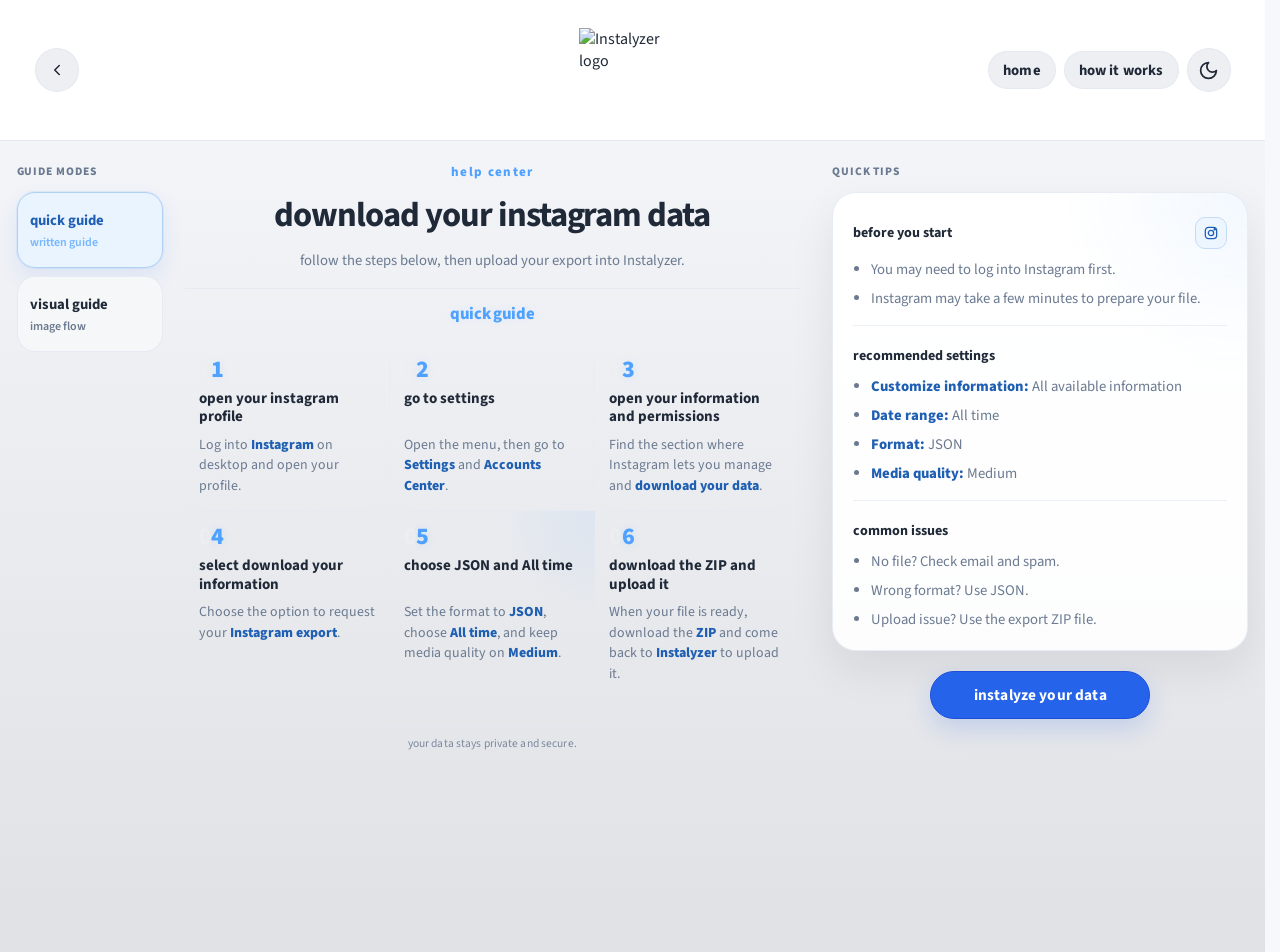
==== commit 83133d11: "Refine export guide layout" ====
--- a/export-guide.html
+++ b/export-guide.html
@@ -59,10 +59,6 @@
                                             <span class="guide-tab-button-title">visual guide</span>
                                             <span class="guide-tab-button-copy">image flow</span>
                                         </button>
-                                    <button type="button" class="guide-tab-button" role="tab" aria-selected="false" aria-controls="guide-panel-video" id="guide-tab-video" data-guide-tab="video" tabindex="-1">
-                                            <span class="guide-tab-button-title">video guide</span>
-                                            <span class="guide-tab-button-copy">walkthrough</span>
-                                        </button>
                                 </div>
                             </aside>
 
@@ -92,59 +88,105 @@
                                                 <li class="guide-step-card-v2"><span class="guide-step-number-v2"><span class="guide-step-number-leading">0</span><span class="guide-step-number-accent">6</span></span><h4 class="guide-step-title-v2">download the ZIP and upload it</h4><p class="guide-step-copy-v2">When your file is ready, download the <strong>ZIP</strong> and come back to <strong>Instalyzer</strong> to upload it.</p></li>
                                             </ol>
                                         </div>
-                                        <div class="guide-primary-cta">
-                                            <button type="button" class="hero-btn hero-btn-primary guide-primary-cta-btn" data-open-create-modal>instalyze your data</button>
+                                        <div class="guide-primary-cta guide-primary-cta-note-only guide-primary-cta-note-quick">
                                             <p class="guide-primary-cta-note">your data stays private and secure.</p>
                                         </div>
                                     </section>
 
                                     <section class="guide-tab-panel" role="tabpanel" id="guide-panel-visual-guide" aria-labelledby="guide-tab-visual-guide" data-guide-panel="visual-guide" hidden>
                                         <h3 class="guide-panel-mode-title">visual guide</h3>
-                                        <div class="guide-visual-stage panel">
+                                        <div class="guide-visual-stage">
                                             <div class="guide-visual-display">
-                                        <div class="guide-visual-card is-active" data-guide-visual-slide="0">
-                                            <div class="guide-visual-window"><div class="guide-visual-browser"><span></span><span></span><span></span></div><div class="guide-visual-body"><div class="guide-visual-sidebar"><span class="guide-visual-sidebar-item is-active"></span><span class="guide-visual-sidebar-item"></span><span class="guide-visual-sidebar-item"></span></div><div class="guide-visual-content"><div class="guide-visual-profile"></div><div class="guide-visual-row"></div><div class="guide-visual-row short"></div></div></div></div>
+                                                <button type="button" class="guide-visual-arrow guide-visual-arrow-prev" data-guide-visual-prev aria-label="Previous visual step">
+                                                    <svg viewBox="0 0 24 24" aria-hidden="true">
+                                                        <path d="m15 18-6-6 6-6"></path>
+                                                    </svg>
+                                                </button>
+                                                <div class="guide-visual-card is-active" data-guide-visual-slide="0">
+                                                    <figure class="guide-visual-figure">
+                                                        <img src="./assets/image-flow/img-step1.JPG" alt="Instagram profile page." class="guide-visual-image" loading="lazy" />
+                                                        <figcaption class="guide-visual-overlay guide-visual-overlay-top-right">
+                                                            <p class="guide-visual-overlay-kicker">step focus</p>
+                                                            <h4 class="guide-visual-title" data-guide-visual-title>Open your profile</h4>
+                                                            <p class="guide-visual-copy" data-guide-visual-copy>from your <strong>instagram profile page</strong>, tap the <strong>menu button</strong> to open <strong>settings</strong>.</p>
+                                                        </figcaption>
+                                                    </figure>
+                                                </div>
+                                                <div class="guide-visual-card" data-guide-visual-slide="1" aria-hidden="true">
+                                                    <figure class="guide-visual-figure">
+                                                        <img src="./assets/image-flow/img-step2.JPG" alt="Instagram menu with settings entry." class="guide-visual-image" loading="lazy" />
+                                                        <figcaption class="guide-visual-overlay guide-visual-overlay-bottom-right" hidden></figcaption>
+                                                    </figure>
+                                                </div>
+                                                <div class="guide-visual-card" data-guide-visual-slide="2" aria-hidden="true">
+                                                    <figure class="guide-visual-figure">
+                                                        <img src="./assets/image-flow/img-step3.JPG" alt="Instagram settings area leading into Accounts Center." class="guide-visual-image" loading="lazy" />
+                                                        <figcaption class="guide-visual-overlay guide-visual-overlay-bottom-right" hidden></figcaption>
+                                                    </figure>
+                                                </div>
+                                                <div class="guide-visual-card" data-guide-visual-slide="3" aria-hidden="true">
+                                                    <figure class="guide-visual-figure">
+                                                        <img src="./assets/image-flow/img-step4.JPG" alt="Accounts Center screen." class="guide-visual-image" loading="lazy" />
+                                                        <figcaption class="guide-visual-overlay guide-visual-overlay-bottom-right" hidden></figcaption>
+                                                    </figure>
+                                                </div>
+                                                <div class="guide-visual-card" data-guide-visual-slide="4" aria-hidden="true">
+                                                    <figure class="guide-visual-figure">
+                                                        <img src="./assets/image-flow/img-step5.JPG" alt="Accounts Center area showing your information and permissions." class="guide-visual-image" loading="lazy" />
+                                                        <figcaption class="guide-visual-overlay guide-visual-overlay-bottom-right" hidden></figcaption>
+                                                    </figure>
+                                                </div>
+                                                <div class="guide-visual-card" data-guide-visual-slide="5" aria-hidden="true">
+                                                    <figure class="guide-visual-figure">
+                                                        <img src="./assets/image-flow/img-step6.JPG" alt="Download your information options inside Accounts Center." class="guide-visual-image" loading="lazy" />
+                                                        <figcaption class="guide-visual-overlay guide-visual-overlay-bottom-right" hidden></figcaption>
+                                                    </figure>
+                                                </div>
+                                                <div class="guide-visual-card" data-guide-visual-slide="6" aria-hidden="true">
+                                                    <figure class="guide-visual-figure">
+                                                        <img src="./assets/image-flow/img-step7.JPG" alt="Instagram export request flow." class="guide-visual-image" loading="lazy" />
+                                                        <figcaption class="guide-visual-overlay guide-visual-overlay-bottom-right" hidden></figcaption>
+                                                    </figure>
+                                                </div>
+                                                <div class="guide-visual-card" data-guide-visual-slide="7" aria-hidden="true">
+                                                    <figure class="guide-visual-figure">
+                                                        <img src="./assets/image-flow/img-step8.JPG" alt="Instagram export settings screen." class="guide-visual-image" loading="lazy" />
+                                                        <figcaption class="guide-visual-overlay guide-visual-overlay-bottom-right" hidden></figcaption>
+                                                    </figure>
+                                                </div>
+                                                <div class="guide-visual-card" data-guide-visual-slide="8" aria-hidden="true">
+                                                    <figure class="guide-visual-figure">
+                                                        <img src="./assets/image-flow/img-step9.JPG" alt="Instagram export settings with JSON format highlighted." class="guide-visual-image" loading="lazy" />
+                                                        <figcaption class="guide-visual-overlay guide-visual-overlay-bottom-right" hidden></figcaption>
+                                                    </figure>
+                                                </div>
+                                                <div class="guide-visual-card" data-guide-visual-slide="9" aria-hidden="true">
+                                                    <figure class="guide-visual-figure">
+                                                        <img src="./assets/image-flow/img-step10.JPG" alt="Instagram export settings with All time and Medium media quality selected." class="guide-visual-image" loading="lazy" />
+                                                        <figcaption class="guide-visual-overlay guide-visual-overlay-bottom-right" hidden></figcaption>
+                                                    </figure>
+                                                </div>
+                                                <div class="guide-visual-card" data-guide-visual-slide="10" aria-hidden="true">
+                                                    <figure class="guide-visual-figure">
+                                                        <img src="./assets/image-flow/img-step11.JPG" alt="Downloaded Instagram ZIP ready to upload back into Instalyzer." class="guide-visual-image" loading="lazy" />
+                                                        <figcaption class="guide-visual-overlay guide-visual-overlay-bottom-right" hidden></figcaption>
+                                                    </figure>
+                                                </div>
+                                                <button type="button" class="guide-visual-arrow guide-visual-arrow-next" data-guide-visual-next aria-label="Next visual step">
+                                                    <svg viewBox="0 0 24 24" aria-hidden="true">
+                                                        <path d="m9 6 6 6-6 6"></path>
+                                                    </svg>
+                                                </button>
+                                            </div>
+                                            <div class="guide-visual-meta">
+                                                <p class="guide-visual-stepline" data-guide-visual-stepline>Step 1 of 11</p>
+                                            </div>
+                                            <div class="guide-primary-cta guide-primary-cta-visual guide-primary-cta-note-only guide-primary-cta-note-visual">
+                                                <p class="guide-primary-cta-note">your data stays private and secure.</p>
+                                            </div>
                                         </div>
-                                        <div class="guide-visual-card" data-guide-visual-slide="1" hidden>
-                                            <div class="guide-visual-window"><div class="guide-visual-browser"><span></span><span></span><span></span></div><div class="guide-visual-body"><div class="guide-visual-settings-stack"><div class="guide-visual-settings-line long"></div><div class="guide-visual-settings-line"></div><div class="guide-visual-settings-line"></div><div class="guide-visual-settings-line"></div></div></div></div>
-                                        </div>
-                                        <div class="guide-visual-card" data-guide-visual-slide="2" hidden>
-                                            <div class="guide-visual-window"><div class="guide-visual-browser"><span></span><span></span><span></span></div><div class="guide-visual-body"><div class="guide-visual-panel-grid"><div class="guide-visual-panel-box tall"></div><div class="guide-visual-panel-box"></div><div class="guide-visual-panel-box"></div></div></div></div>
-                                        </div>
-                                        <div class="guide-visual-card" data-guide-visual-slide="3" hidden>
-                                            <div class="guide-visual-window"><div class="guide-visual-browser"><span></span><span></span><span></span></div><div class="guide-visual-body"><div class="guide-visual-download-list"><div class="guide-visual-download-row"></div><div class="guide-visual-download-row"></div><div class="guide-visual-download-row is-active"></div></div></div></div>
-                                        </div>
-                                        <div class="guide-visual-card" data-guide-visual-slide="4" hidden>
-                                            <div class="guide-visual-window"><div class="guide-visual-browser"><span></span><span></span><span></span></div><div class="guide-visual-body"><div class="guide-visual-setting-grid"><div class="guide-visual-setting-pill is-selected">JSON</div><div class="guide-visual-setting-pill">HTML</div><div class="guide-visual-setting-pill is-selected">All time</div><div class="guide-visual-setting-pill">Last year</div><div class="guide-visual-setting-pill is-selected">Medium</div><div class="guide-visual-setting-pill">High</div></div></div></div>
-                                        </div>
-                                        <div class="guide-visual-card" data-guide-visual-slide="5" hidden>
-                                            <div class="guide-visual-window"><div class="guide-visual-browser"><span></span><span></span><span></span></div><div class="guide-visual-body"><div class="guide-visual-upload-shell"><div class="guide-visual-upload-badge">ZIP</div><div class="guide-visual-upload-row"></div><div class="guide-visual-upload-cta"></div></div></div></div>
-                                        </div>
-                                    </div>
-                                    <div class="guide-visual-caption">
-                                        <div>
-                                            <p class="guide-visual-stepline" data-guide-visual-stepline>Step 1 of 6</p>
-                                            <h4 class="guide-visual-title" data-guide-visual-title>Open your profile</h4>
-                                            <p class="guide-visual-copy" data-guide-visual-copy>Start on your Instagram profile page so you can open the menu and settings from the main account view.</p>
-                                        </div>
-                                        <div class="guide-visual-controls">
-                                            <button type="button" class="guide-visual-nav" data-guide-visual-prev aria-label="Previous visual step">prev</button>
-                                            <button type="button" class="guide-visual-nav guide-visual-nav-next" data-guide-visual-next aria-label="Next visual step">next</button>
-                                        </div>
-                                    </div>
-                                </div>
                                     </section>
 
-                                    <section class="guide-tab-panel" role="tabpanel" id="guide-panel-video" aria-labelledby="guide-tab-video" data-guide-panel="video" hidden>
-                                        <h3 class="guide-panel-mode-title">video guide</h3>
-                                        <div class="guide-video-shell panel">
-                                            <div class="guide-video-frame" aria-hidden="true"><button type="button" class="guide-video-play"><span class="guide-video-play-icon"></span></button></div>
-                                    <div class="guide-video-copy-block">
-                                        <h4 class="guide-video-title">Full export walkthrough</h4>
-                                        <p class="guide-video-copy">Add a short screen recording here to show exactly where to click and which settings to choose. The tab stays useful now, and it is easy to swap in a real embed later.</p>
-                                    </div>
-                                </div>
-                                    </section>
                                 </div>
                             </section>
                         </div>
@@ -171,14 +213,15 @@
                                 </ul>
                             </div>
 
-                            <div class="guide-side-section">
-                                <h4 class="guide-side-section-title">recommended settings</h4>
-                                <ul class="guide-side-list">
-                                    <li><strong>Format:</strong> JSON</li>
-                                    <li><strong>Date range:</strong> All time</li>
-                                    <li><strong>Media quality:</strong> Medium</li>
-                                </ul>
-                            </div>
+                                <div class="guide-side-section">
+                                    <h4 class="guide-side-section-title">recommended settings</h4>
+                                    <ul class="guide-side-list">
+                                        <li><strong>Customize information:</strong> All available information</li>
+                                        <li><strong>Date range:</strong> All time</li>
+                                        <li><strong>Format:</strong> JSON</li>
+                                        <li><strong>Media quality:</strong> Medium</li>
+                                    </ul>
+                                </div>
 
                             <div class="guide-side-section">
                                 <h4 class="guide-side-section-title">common issues</h4>
@@ -188,6 +231,9 @@
                                     <li>Upload issue? Use the export ZIP file.</li>
                                 </ul>
                             </div>
+                        </div>
+                        <div class="guide-side-cta">
+                            <button type="button" class="hero-btn hero-btn-primary guide-primary-cta-btn guide-side-cta-btn" data-open-create-modal>instalyze your data</button>
                         </div>
                     </aside>
                 </section>
@@ -425,49 +471,106 @@
 
             const visualSteps = [
                 {
-                    title: "Open your profile",
-                    copy: "Start on your Instagram profile page so you can open the menu and settings from the main account view."
-                },
-                {
-                    title: "Go to Settings",
-                    copy: "Use the Instagram menu to open Settings, then continue into Accounts Center if Instagram sends you there."
-                },
-                {
-                    title: "Open Accounts Center",
-                    copy: "Look for the area where Instagram groups account controls, privacy, and information settings."
-                },
-                {
-                    title: "Find Download your information",
-                    copy: "Open the section for your information and permissions, then choose the download option."
-                },
-                {
-                    title: "Choose the right export settings",
-                    copy: "Set the format to JSON, the date range to All time, and media quality to Medium."
-                },
-                {
-                    title: "Download the ZIP and return to Instalyzer",
-                    copy: "Once Instagram finishes preparing your file, download the ZIP and come back here to upload it."
+                    title: "menu",
+                    copy: "from your instagram profile page, tap the menu button to open settings.",
+                    copyHtml: "from your <strong>instagram profile page</strong>, tap the <strong>menu button</strong> to open <strong>settings</strong>.",
+                    overlayPosition: "top-right"
+                },
+                {
+                    title: "settings",
+                    copy: "from the menu, tap <strong>settings</strong> to move into your <strong>accounts center</strong> flow.",
+                    copyHtml: "from the menu, tap <strong>settings</strong> to move into your <strong>accounts center</strong> flow.",
+                    overlayPosition: "top-right"
+                },
+                {
+                    title: "accounts center",
+                    copy: "from <strong>settings</strong>, open <strong>accounts center</strong> so you can continue into <strong>information and permissions</strong>.",
+                    copyHtml: "from <strong>settings</strong>, open <strong>accounts center</strong> so you can continue into <strong>information and permissions</strong>.",
+                    overlayPosition: "bottom-right"
+                },
+                {
+                    title: "information and permissions",
+                    copy: "from account center, open info and permissions to export your information.",
+                    copyHtml: "from <strong>account center</strong>, open <strong>info and permissions</strong> to export your <strong>information</strong>.",
+                    overlayPosition: "top-right"
+                },
+                {
+                    title: "export your information",
+                    copy: "this is where you export your information and move into creating your export.",
+                    copyHtml: "this is where you <strong>export your information</strong> and move into <strong>creating your export</strong>.",
+                    overlayPosition: "bottom-right"
+                },
+                {
+                    title: "create export",
+                    copy: "create your export, which will lead into choosing which account information you want to export.",
+                    copyHtml: "create your <strong>export</strong>, which will lead into choosing which <strong>account information</strong> you want to export.",
+                    overlayPosition: "bottom-right"
+                },
+                {
+                    title: "choose a profile",
+                    copy: "choose a profile, which will lead to where you want your export to go.",
+                    copyHtml: "choose a <strong>profile</strong>, which will lead to where you want your <strong>export</strong> to go.",
+                    overlayPosition: "bottom-right"
+                },
+                {
+                    title: "export to device",
+                    copy: "choose export to device, which will lead into setting your export options.",
+                    copyHtml: "choose <strong>export to device</strong>, which will lead into setting your <strong>export options</strong>.",
+                    overlayPosition: "bottom-right"
+                },
+                {
+                    title: "start export",
+                    copy: "with the recommended settings, start your export.",
+                    copyHtml: "with the <strong>recommended settings</strong>, start your <strong>export</strong>.",
+                    overlayPosition: "top-right"
+                },
+                {
+                    title: "wait for your export",
+                    copy: "your export may take longer depending on your account and how much information is being prepared.",
+                    copyHtml: "your <strong>export</strong> may take longer depending on your <strong>account</strong> and how much <strong>information</strong> is being prepared.",
+                    overlayPosition: "top-right"
+                },
+                {
+                    title: "download the zip",
+                    copy: "download the zip, then come back to instalyzer to upload it and create your dataset.",
+                    copyHtml: "download the <strong>zip</strong>, then come back to <strong>instalyzer</strong> to upload it and create your <strong>dataset</strong>.",
+                    overlayPosition: "top-right"
                 }
             ];
 
             const visualCards = [...document.querySelectorAll("[data-guide-visual-slide]")];
             const stepline = document.querySelector("[data-guide-visual-stepline]");
-            const title = document.querySelector("[data-guide-visual-title]");
-            const copy = document.querySelector("[data-guide-visual-copy]");
             const prev = document.querySelector("[data-guide-visual-prev]");
             const next = document.querySelector("[data-guide-visual-next]");
             let activeVisualIndex = 0;
 
-            const renderVisualStep = (index) => {
-                activeVisualIndex = (index + visualSteps.length) % visualSteps.length;
+                const renderVisualStep = (index) => {
+                    activeVisualIndex = (index + visualSteps.length) % visualSteps.length;
+                    visualCards.forEach((card, cardIndex) => {
+                        const active = cardIndex === activeVisualIndex;
+                        card.classList.toggle("is-active", active);
+                        card.classList.toggle("is-exiting", !active);
+                        card.setAttribute("aria-hidden", active ? "false" : "true");
+                    });
+                if (stepline) stepline.textContent = `Step ${activeVisualIndex + 1} of ${visualSteps.length}`;
                 visualCards.forEach((card, cardIndex) => {
-                    const active = cardIndex === activeVisualIndex;
-                    card.classList.toggle("is-active", active);
-                    card.hidden = !active;
+                    const overlay = card.querySelector(".guide-visual-overlay");
+                    if (!(overlay instanceof HTMLElement)) return;
+                    const step = visualSteps[cardIndex];
+                    overlay.hidden = cardIndex !== activeVisualIndex;
+                    overlay.classList.remove(
+                        "guide-visual-overlay-top-right",
+                        "guide-visual-overlay-top-left",
+                        "guide-visual-overlay-bottom-right",
+                        "guide-visual-overlay-bottom-left"
+                    );
+                    overlay.classList.add(`guide-visual-overlay-${step.overlayPosition || "bottom-right"}`);
+                    overlay.innerHTML = `
+                        <p class="guide-visual-overlay-kicker">step focus</p>
+                        <h4 class="guide-visual-title">${step.title}</h4>
+                        <p class="guide-visual-copy">${step.copyHtml || step.copy}</p>
+                    `;
                 });
-                if (stepline) stepline.textContent = `Step ${activeVisualIndex + 1} of ${visualSteps.length}`;
-                if (title) title.textContent = visualSteps[activeVisualIndex].title;
-                if (copy) copy.textContent = visualSteps[activeVisualIndex].copy;
             };
 
             if (prev instanceof HTMLButtonElement && next instanceof HTMLButtonElement) {
--- a/styles/styles.css
+++ b/styles/styles.css
@@ -4939,7 +4939,7 @@
 .guide-settings-kicker,
 .guide-visual-stepline {
   margin: 0;
-  color: var(--accent-ink);
+  color: var(--ink-strong);
   font-size: 0.76rem;
   font-weight: 800;
   letter-spacing: 0.08em;
@@ -4947,20 +4947,18 @@
 }
 
 .guide-tab-title,
-.guide-visual-title,
-.guide-video-title {
+.guide-visual-title {
   margin: 0;
   font-size: 1.12rem;
   line-height: 1.15;
   font-weight: 700;
 }
 
-.guide-visual-copy,
-.guide-video-copy {
+.guide-visual-copy {
   margin: 0;
   color: var(--ink-soft);
-  font-size: 0.92rem;
-  line-height: 1.58;
+  font-size: 0.86rem;
+  line-height: 1.48;
 }
 
 .guide-layout {
@@ -5257,8 +5255,7 @@
   line-height: 1.48;
 }
 
-.guide-visual-stage,
-.guide-video-shell {
+.guide-visual-stage {
   display: grid;
   gap: 18px;
   padding: 18px;
@@ -5270,221 +5267,192 @@
   box-shadow: none;
 }
 
-.guide-visual-display,
-.guide-video-frame {
-  min-height: 320px;
+.guide-visual-stage {
+  padding: 0;
+  border: 0;
+  border-radius: 0;
+  background: transparent;
+}
+
+.guide-visual-display {
+  position: relative;
+  width: min(760px, 100%);
+  aspect-ratio: 4 / 3;
+  margin: 0 auto;
+  padding-top: 1px;
+  padding-bottom: 1px;
+  box-sizing: border-box;
   border-radius: 20px;
   border: 1px solid color-mix(in srgb, var(--line) 80%, transparent);
   background:
-    linear-gradient(180deg, color-mix(in srgb, var(--bg-panel) 98%, transparent) 0%, color-mix(in srgb, var(--bg-panel) 92%, transparent) 100%);
+    radial-gradient(circle at top left, color-mix(in srgb, var(--accent) 9%, transparent) 0%, transparent 34%),
+    linear-gradient(140deg, color-mix(in srgb, white 6%, var(--bg-panel)) 0%, color-mix(in srgb, var(--bg-panel) 90%, transparent) 52%, color-mix(in srgb, var(--bg-panel) 96%, transparent) 100%);
+  box-shadow:
+    inset 0 1px 0 color-mix(in srgb, white 8%, transparent),
+    0 18px 40px color-mix(in srgb, var(--shadow) 10%, transparent);
+  backdrop-filter: blur(10px);
   overflow: hidden;
 }
 
 .guide-visual-card {
-  height: 100%;
-}
-
-.guide-visual-window {
-  height: 100%;
-  display: grid;
-  grid-template-rows: 44px 1fr;
-}
-
-.guide-visual-browser {
-  display: flex;
-  align-items: center;
-  gap: 8px;
-  padding: 0 16px;
-  border-bottom: 1px solid color-mix(in srgb, var(--line) 78%, transparent);
-  background: color-mix(in srgb, var(--ink-soft) 5%, var(--bg-panel));
-}
-
-.guide-visual-browser span {
-  width: 10px;
-  height: 10px;
-  border-radius: 999px;
-  background: color-mix(in srgb, var(--ink-soft) 28%, transparent);
-}
-
-.guide-visual-body {
+  position: absolute;
+  inset: 0;
   display: grid;
   place-items: center;
-  padding: 18px;
-}
-
-.guide-visual-sidebar {
-  display: grid;
-  gap: 10px;
-  width: 84px;
-}
-
-.guide-visual-sidebar-item,
-.guide-visual-row,
-.guide-visual-profile,
-.guide-visual-settings-line,
-.guide-visual-panel-box,
-.guide-visual-download-row,
-.guide-visual-upload-row,
-.guide-visual-upload-cta {
-  border-radius: 14px;
-  background: color-mix(in srgb, var(--ink-soft) 12%, var(--bg-panel));
-}
-
-.guide-visual-sidebar-item {
-  height: 18px;
-}
-
-.guide-visual-sidebar-item.is-active,
-.guide-visual-download-row.is-active,
-.guide-visual-setting-pill.is-selected,
-.guide-visual-upload-cta {
-  background: color-mix(in srgb, var(--accent) 18%, var(--bg-panel));
-  border-color: color-mix(in srgb, var(--accent) 28%, var(--line));
-}
-
-.guide-visual-content {
-  display: grid;
-  gap: 12px;
-  width: min(360px, 100%);
-}
-
-.guide-visual-profile {
-  height: 64px;
-}
-
-.guide-visual-row {
-  height: 18px;
-}
-
-.guide-visual-row.short,
-.guide-visual-settings-line,
-.guide-visual-upload-row {
-  width: 72%;
-}
-
-.guide-visual-settings-line.long {
-  width: 88%;
-}
-
-.guide-visual-settings-stack,
-.guide-visual-download-list,
-.guide-visual-upload-shell {
-  display: grid;
-  gap: 12px;
-  width: min(400px, 100%);
-}
-
-.guide-visual-panel-grid {
-  width: min(420px, 100%);
-  display: grid;
-  grid-template-columns: 1.2fr 1fr;
-  gap: 12px;
-}
-
-.guide-visual-panel-box {
-  min-height: 88px;
-}
-
-.guide-visual-panel-box.tall {
-  grid-row: span 2;
-  min-height: 188px;
-}
-
-.guide-visual-setting-grid {
-  width: min(420px, 100%);
-  display: grid;
-  grid-template-columns: repeat(2, minmax(0, 1fr));
-  gap: 12px;
-}
-
-.guide-visual-setting-pill {
-  min-height: 56px;
-  padding: 0 16px;
+  padding: 0;
+  box-sizing: border-box;
+  opacity: 0;
+  transform: translateY(6px) scale(0.988);
+  transition:
+    opacity 200ms ease,
+    transform 200ms ease;
+  pointer-events: none;
+  z-index: 0;
+}
+
+.guide-visual-card.is-active {
+  opacity: 1;
+  transform: translateY(0) scale(1);
+  pointer-events: auto;
+  z-index: 1;
+}
+
+.guide-visual-card.is-exiting {
+  opacity: 0;
+  transform: translateY(4px) scale(0.992);
+}
+
+.guide-visual-figure {
+  width: min(540px, calc(100% - 96px));
+  max-width: 100%;
+  margin: 0;
+  position: relative;
+  display: grid;
+  justify-items: center;
+  align-items: start;
+  padding: 0;
+  background: transparent;
+}
+
+.guide-visual-image {
+  display: block;
+  width: 100%;
+  height: auto;
+  max-width: none;
+  object-fit: contain;
   border-radius: 16px;
   border: 1px solid color-mix(in srgb, var(--line) 78%, transparent);
-  background: color-mix(in srgb, var(--ink-soft) 5%, var(--bg-panel));
+  box-shadow: 0 18px 36px color-mix(in srgb, var(--shadow) 14%, transparent);
+  background: color-mix(in srgb, var(--bg-panel) 94%, white);
+  position: relative;
+  z-index: 2;
+}
+
+@media (prefers-reduced-motion: reduce) {
+  .guide-visual-card {
+    transition: none;
+    transform: none;
+  }
+
+  .guide-visual-card.is-active,
+  .guide-visual-card.is-exiting {
+    transform: none;
+  }
+}
+
+.guide-visual-overlay {
+  position: absolute;
+  z-index: 2;
+  width: min(252px, calc(100% - 96px));
+  display: grid;
+  gap: 6px;
+  padding: 12px 14px;
+  border: 1px solid color-mix(in srgb, var(--line) 72%, transparent);
+  border-radius: 18px;
+  background: color-mix(in srgb, var(--bg-panel) 84%, transparent);
+  backdrop-filter: blur(16px);
+  box-shadow: 0 18px 36px color-mix(in srgb, var(--shadow) 14%, transparent);
+}
+
+.guide-visual-overlay-top-right {
+  top: 14px;
+  right: 14px;
+}
+
+.guide-visual-overlay-top-left {
+  top: 14px;
+  left: 14px;
+}
+
+.guide-visual-overlay-bottom-right {
+  right: 14px;
+  bottom: 34px;
+}
+
+.guide-visual-overlay-bottom-left {
+  left: 14px;
+  bottom: 34px;
+}
+
+.guide-visual-overlay-kicker {
+  margin: 0;
+  color: var(--accent);
+  font-size: 0.7rem;
+  font-weight: 800;
+  letter-spacing: 0.08em;
+  text-transform: uppercase;
+  text-shadow: 0 0 10px rgba(95, 168, 255, 0.08);
+}
+
+.guide-visual-meta {
+  display: flex;
+  justify-content: center;
+  padding-top: 4px;
+}
+
+.guide-visual-arrow {
+  position: absolute;
+  top: 50%;
+  z-index: 3;
+  width: 46px;
+  height: 46px;
   display: inline-flex;
   align-items: center;
   justify-content: center;
-  font-size: 0.9rem;
-  font-weight: 700;
-}
-
-.guide-visual-upload-shell {
-  justify-items: start;
-}
-
-.guide-visual-upload-badge {
-  display: inline-flex;
-  align-items: center;
-  justify-content: center;
-  min-height: 32px;
-  padding: 0 12px;
   border-radius: 999px;
-  background: color-mix(in srgb, var(--accent) 14%, transparent);
+  border: 1px solid color-mix(in srgb, var(--line) 74%, transparent);
+  background: color-mix(in srgb, var(--bg-panel) 82%, transparent);
+  color: var(--ink);
+  backdrop-filter: blur(12px);
+  box-shadow: 0 14px 30px color-mix(in srgb, var(--shadow) 14%, transparent);
+  transform: translateY(-50%);
+}
+
+.guide-visual-arrow svg {
+  width: 20px;
+  height: 20px;
+  fill: none;
+  stroke: currentColor;
+  stroke-width: 2;
+  stroke-linecap: round;
+  stroke-linejoin: round;
+}
+
+.guide-visual-arrow:hover,
+.guide-visual-arrow:focus-visible {
+  border-color: color-mix(in srgb, var(--accent) 30%, var(--line));
+  background: color-mix(in srgb, var(--accent) 10%, var(--bg-panel));
   color: var(--accent-ink);
-  font-size: 0.8rem;
-  font-weight: 800;
-  letter-spacing: 0.06em;
-}
-
-.guide-visual-upload-cta {
-  height: 48px;
-  width: 180px;
-}
-
-.guide-visual-caption {
-  display: flex;
-  justify-content: space-between;
-  gap: 16px;
-  align-items: end;
-}
-
-.guide-visual-controls {
-  display: flex;
-  gap: 10px;
-}
-
-.guide-visual-nav-next {
-  background: color-mix(in srgb, var(--accent) 12%, var(--bg-panel));
-  color: var(--accent-ink);
-}
-
-.guide-video-shell {
-  grid-template-columns: minmax(0, 1.2fr) minmax(260px, 0.8fr);
-  align-items: center;
-}
-
-.guide-video-frame {
-  display: grid;
-  place-items: center;
-  background:
-    radial-gradient(circle at 50% 42%, color-mix(in srgb, var(--accent) 18%, transparent) 0%, transparent 34%),
-    linear-gradient(180deg, color-mix(in srgb, var(--bg-panel) 98%, transparent) 0%, color-mix(in srgb, var(--bg-panel) 90%, transparent) 100%);
-}
-
-.guide-video-play {
-  width: 88px;
-  height: 88px;
-  border-radius: 999px;
-  border: 1px solid color-mix(in srgb, var(--accent) 20%, var(--line));
-  background: color-mix(in srgb, var(--accent) 14%, var(--bg-panel));
-  display: inline-flex;
-  align-items: center;
-  justify-content: center;
-  cursor: default;
-}
-
-.guide-video-play-icon {
-  width: 0;
-  height: 0;
-  margin-left: 5px;
-  border-top: 14px solid transparent;
-  border-bottom: 14px solid transparent;
-  border-left: 22px solid var(--accent-ink);
-}
-
-.guide-video-copy-block,
+}
+
+.guide-visual-arrow-prev {
+  left: 18px;
+}
+
+.guide-visual-arrow-next {
+  right: 18px;
+}
+
 .guide-side-stack-v2 {
   display: grid;
   gap: 12px;
@@ -5501,10 +5469,12 @@
 
 .guide-side-cta {
   display: grid;
+  justify-items: center;
+  padding-top: 8px;
 }
 
 .guide-side-cta-btn {
-  width: 100%;
+  width: min(100%, 220px);
 }
 
 .guide-primary-cta {
@@ -5514,6 +5484,36 @@
   padding-top: 18px;
 }
 
+.guide-primary-cta-note-only {
+  position: relative;
+  gap: 0;
+  padding-top: 14px;
+}
+
+.guide-primary-cta-note-quick {
+  margin-top: 2px;
+  padding-top: 12px;
+}
+
+.guide-primary-cta-note-quick::before {
+  content: "";
+  width: 40%;
+  min-width: 140px;
+  max-width: 220px;
+  height: 1px;
+  margin: 0 auto 10px;
+  background: color-mix(in srgb, var(--line) 56%, transparent);
+}
+
+.guide-primary-cta-visual {
+  padding-top: 8px;
+}
+
+.guide-primary-cta-note-visual {
+  padding-top: 0;
+  margin-top: -2px;
+}
+
 .guide-primary-cta-btn {
   min-width: 220px;
 }
@@ -5521,8 +5521,8 @@
 .guide-primary-cta-note {
   margin: 0;
   color: color-mix(in srgb, var(--ink-soft) 88%, white 8%);
-  font-size: 0.8rem;
-  line-height: 1.35;
+  font-size: 0.72rem;
+  line-height: 1.28;
   letter-spacing: 0.01em;
   text-transform: lowercase;
 }
@@ -5630,7 +5630,6 @@
 @media (max-width: 1080px) {
   .guide-workbench,
   .guide-layout,
-  .guide-video-shell,
   .guide-bottom-cta,
   .guide-tabs-title-row {
     grid-template-columns: minmax(0, 1fr);
@@ -5678,8 +5677,7 @@
     width: min(100%, calc(100vw - 28px));
   }
 
-  .guide-step-grid,
-  .guide-visual-setting-grid {
+  .guide-step-grid {
     grid-template-columns: minmax(0, 1fr);
   }
 
@@ -5693,9 +5691,21 @@
     display: grid;
   }
 
-  .guide-visual-display,
-  .guide-video-frame {
-    min-height: 250px;
+  .guide-visual-display {
+    width: 100%;
+    aspect-ratio: 4 / 3;
+  }
+
+  .guide-visual-image {
+    width: 100%;
+  }
+
+  .guide-visual-overlay {
+    right: 16px;
+    bottom: 16px;
+    left: 16px;
+    top: auto;
+    width: auto;
   }
 }
 
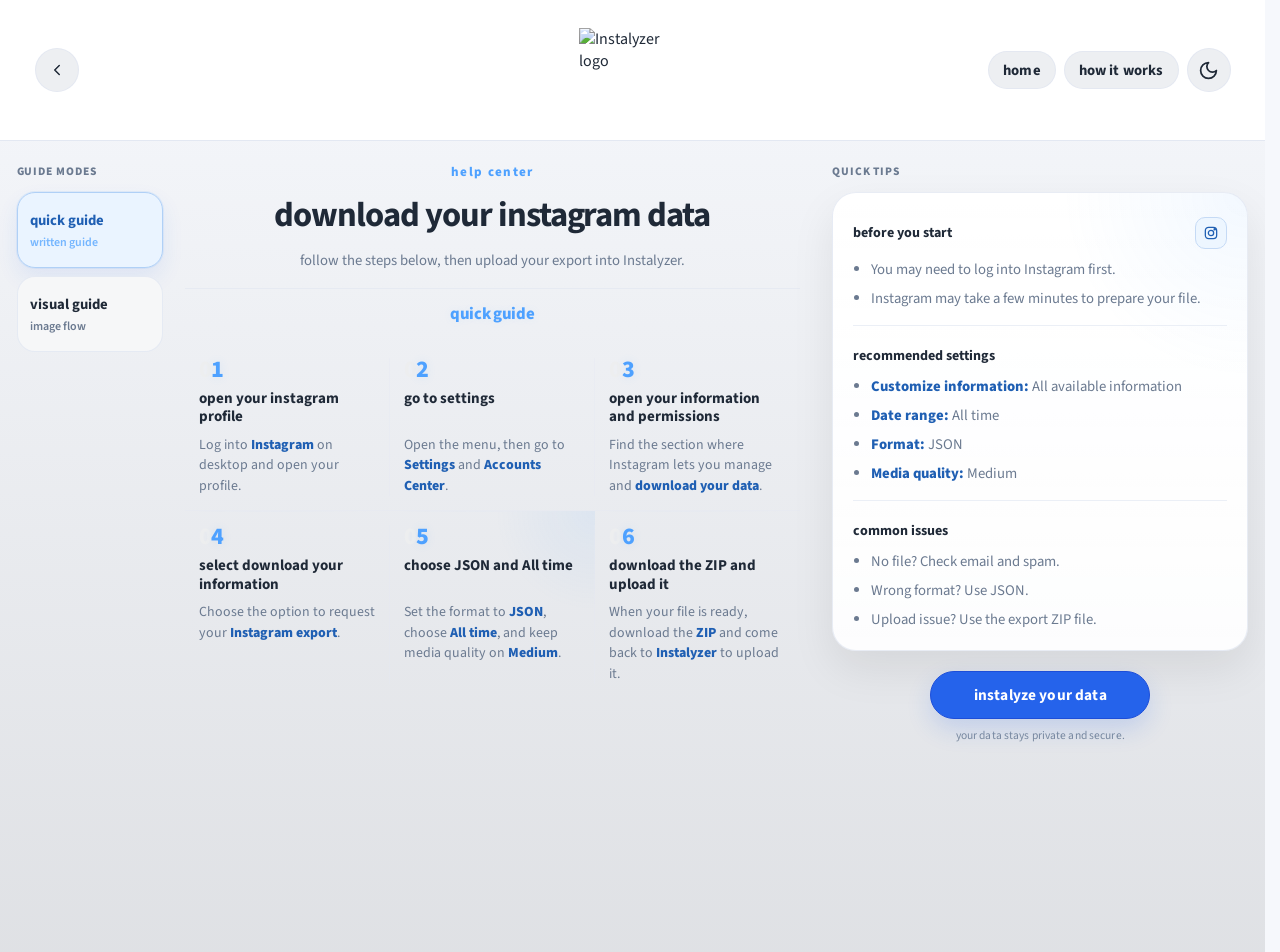
==== commit 40c55aa7: "Refine help page and modal flow" ====
--- a/export-guide.html
+++ b/export-guide.html
@@ -88,15 +88,12 @@
                                                 <li class="guide-step-card-v2"><span class="guide-step-number-v2"><span class="guide-step-number-leading">0</span><span class="guide-step-number-accent">6</span></span><h4 class="guide-step-title-v2">download the ZIP and upload it</h4><p class="guide-step-copy-v2">When your file is ready, download the <strong>ZIP</strong> and come back to <strong>Instalyzer</strong> to upload it.</p></li>
                                             </ol>
                                         </div>
-                                        <div class="guide-primary-cta guide-primary-cta-note-only guide-primary-cta-note-quick">
-                                            <p class="guide-primary-cta-note">your data stays private and secure.</p>
-                                        </div>
                                     </section>
 
                                     <section class="guide-tab-panel" role="tabpanel" id="guide-panel-visual-guide" aria-labelledby="guide-tab-visual-guide" data-guide-panel="visual-guide" hidden>
                                         <h3 class="guide-panel-mode-title">visual guide</h3>
                                         <div class="guide-visual-stage">
-                                            <div class="guide-visual-display">
+                                            <div class="guide-visual-display" tabindex="0" role="region" aria-label="Visual guide carousel" aria-describedby="guide-visual-keyboard-help guide-visual-step-announcer">
                                                 <button type="button" class="guide-visual-arrow guide-visual-arrow-prev" data-guide-visual-prev aria-label="Previous visual step">
                                                     <svg viewBox="0 0 24 24" aria-hidden="true">
                                                         <path d="m15 18-6-6 6-6"></path>
@@ -181,9 +178,8 @@
                                             <div class="guide-visual-meta">
                                                 <p class="guide-visual-stepline" data-guide-visual-stepline>Step 1 of 11</p>
                                             </div>
-                                            <div class="guide-primary-cta guide-primary-cta-visual guide-primary-cta-note-only guide-primary-cta-note-visual">
-                                                <p class="guide-primary-cta-note">your data stays private and secure.</p>
-                                            </div>
+                                            <p id="guide-visual-keyboard-help" class="visually-hidden">Use left and right arrow keys to move through the visual guide. Use Home to jump to the first step and End to jump to the last step.</p>
+                                            <p id="guide-visual-step-announcer" class="visually-hidden" aria-live="polite" aria-atomic="true">Step 1 of 11. Open your profile.</p>
                                         </div>
                                     </section>
 
@@ -234,6 +230,7 @@
                         </div>
                         <div class="guide-side-cta">
                             <button type="button" class="hero-btn hero-btn-primary guide-primary-cta-btn guide-side-cta-btn" data-open-create-modal>instalyze your data</button>
+                            <p class="guide-primary-cta-note guide-side-cta-note">your data stays private and secure.</p>
                         </div>
                     </aside>
                 </section>
@@ -256,19 +253,19 @@
             </div>
 
             <div class="modal-steps" aria-label="Create dataset steps">
-                <button type="button" class="modal-step is-active" data-modal-step-indicator="upload">1. upload</button>
+                <button type="button" class="modal-step is-active" data-modal-step-indicator="upload">upload</button>
                 <span class="modal-step-sep" aria-hidden="true">
                     <svg viewBox="0 0 20 20">
                         <path d="m7 4 6 6-6 6"></path>
                     </svg>
                 </span>
-                <button type="button" class="modal-step" data-modal-step-indicator="review" disabled>2. review</button>
+                <button type="button" class="modal-step" data-modal-step-indicator="review" disabled>review</button>
                 <span class="modal-step-sep" aria-hidden="true">
                     <svg viewBox="0 0 20 20">
                         <path d="m7 4 6 6-6 6"></path>
                     </svg>
                 </span>
-                <button type="button" class="modal-step" data-modal-step-indicator="details" disabled>3. setup</button>
+                <button type="button" class="modal-step" data-modal-step-indicator="details" disabled>setup</button>
             </div>
 
             <section class="modal-stage" data-modal-stage="upload">
@@ -283,7 +280,7 @@
                         aria-describedby="upload-status"
                     >
                         <span class="upload-status-dot" aria-hidden="true"></span>
-                        <span data-upload-status-pill-label>no export</span>
+                        <span class="visually-hidden" data-upload-status-pill-label>no export</span>
                     </button>
                 </div>
 
@@ -299,17 +296,16 @@
                                 <path d="M4 16v2a2 2 0 0 0 2 2h12a2 2 0 0 0 2-2v-2"></path>
                             </svg>
                         </div>
-                        <p class="upload-dropzone-title">drop your export here</p>
                         <p id="upload-help" class="upload-dropzone-copy">
                             drag and drop your export, or select one below.
                         </p>
                         <div class="upload-actions">
                             <button type="button" class="hero-btn hero-btn-primary" data-upload-trigger="files">choose export</button>
                         </div>
-                        <p class="upload-help-link-row">
-                            <a href="./export-guide.html" class="guide-inline-link">don't have your export yet? how to download your instagram data</a>
-                        </p>
                     </div>
+                    <p class="upload-help-link-row">
+                        <a href="./export-guide.html" class="guide-inline-link">how to download your instagram data</a>
+                    </p>
 
                     <p id="upload-status" class="visually-hidden" data-upload-status aria-live="polite" aria-atomic="true">
                         waiting for files. nothing has been uploaded yet.
@@ -459,9 +455,17 @@
             tabs.forEach((tab, index) => {
                 tab.addEventListener("click", () => activateTab(tab.dataset.guideTab || ""));
                 tab.addEventListener("keydown", (event) => {
-                    if (event.key !== "ArrowRight" && event.key !== "ArrowLeft") return;
+                    if (!["ArrowRight", "ArrowLeft", "ArrowDown", "ArrowUp", "Home", "End"].includes(event.key)) return;
                     event.preventDefault();
-                    const direction = event.key === "ArrowRight" ? 1 : -1;
+                    if (event.key === "Home") {
+                        activateTab(tabs[0]?.dataset.guideTab || "", true);
+                        return;
+                    }
+                    if (event.key === "End") {
+                        activateTab(tabs[tabs.length - 1]?.dataset.guideTab || "", true);
+                        return;
+                    }
+                    const direction = event.key === "ArrowRight" || event.key === "ArrowDown" ? 1 : -1;
                     const nextIndex = (index + direction + tabs.length) % tabs.length;
                     const nextTab = tabs[nextIndex];
                     if (!(nextTab instanceof HTMLButtonElement)) return;
@@ -539,7 +543,9 @@
             ];
 
             const visualCards = [...document.querySelectorAll("[data-guide-visual-slide]")];
+            const visualDisplay = document.querySelector(".guide-visual-display");
             const stepline = document.querySelector("[data-guide-visual-stepline]");
+            const stepAnnouncer = document.querySelector("[data-guide-visual-step-announcer]");
             const prev = document.querySelector("[data-guide-visual-prev]");
             const next = document.querySelector("[data-guide-visual-next]");
             let activeVisualIndex = 0;
@@ -553,6 +559,7 @@
                         card.setAttribute("aria-hidden", active ? "false" : "true");
                     });
                 if (stepline) stepline.textContent = `Step ${activeVisualIndex + 1} of ${visualSteps.length}`;
+                if (stepAnnouncer) stepAnnouncer.textContent = `Step ${activeVisualIndex + 1} of ${visualSteps.length}. ${visualSteps[activeVisualIndex]?.title || ""}.`;
                 visualCards.forEach((card, cardIndex) => {
                     const overlay = card.querySelector(".guide-visual-overlay");
                     if (!(overlay instanceof HTMLElement)) return;
@@ -576,6 +583,21 @@
             if (prev instanceof HTMLButtonElement && next instanceof HTMLButtonElement) {
                 prev.addEventListener("click", () => renderVisualStep(activeVisualIndex - 1));
                 next.addEventListener("click", () => renderVisualStep(activeVisualIndex + 1));
+                visualDisplay?.addEventListener("keydown", (event) => {
+                    if (event.key === "ArrowLeft") {
+                        event.preventDefault();
+                        renderVisualStep(activeVisualIndex - 1);
+                    } else if (event.key === "ArrowRight") {
+                        event.preventDefault();
+                        renderVisualStep(activeVisualIndex + 1);
+                    } else if (event.key === "Home") {
+                        event.preventDefault();
+                        renderVisualStep(0);
+                    } else if (event.key === "End") {
+                        event.preventDefault();
+                        renderVisualStep(visualSteps.length - 1);
+                    }
+                });
                 renderVisualStep(0);
             }
         })();
--- a/styles/styles.css
+++ b/styles/styles.css
@@ -9,7 +9,7 @@
   --accent-ink: #1f5fb3;
   --danger: #b42318;
   --danger-soft: #ffe4e0;
-  --success: #2f9e44;
+  --success: #1f8f46;
   --field-bg: #ffffff;
   --list-bg: #fcfdff;
   --row-line: #e6ecf4;
@@ -67,7 +67,7 @@
   --accent-ink: #cfe1ff;
   --danger: #fca5a5;
   --danger-soft: #3a2323;
-  --success: #86efac;
+  --success: #4ade80;
   --field-bg: #1d232b;
   --list-bg: #1b2129;
   --row-line: #2d3743;
@@ -376,7 +376,6 @@
 }
 
 :root[data-theme="light"] .dataset-sidebar-copy strong,
-:root[data-theme="light"] .modal-copy strong,
 :root[data-theme="light"] .tutorial-guide-link,
 :root[data-theme="light"] .tutorial-guide-copy strong,
 :root[data-theme="light"] .tutorial-step-copy strong,
@@ -565,7 +564,8 @@
 
 .dataset-sidebar-copy strong,
 .modal-copy strong {
-  color: #7dd3fc;
+  color: inherit;
+  font-weight: 700;
 }
 
 .dataset-sidebar-actions {
@@ -1392,6 +1392,7 @@
   background:
     radial-gradient(circle at 50% 22%, rgba(64, 64, 64, 0.06) 0%, transparent 34%),
     linear-gradient(180deg, rgba(18, 18, 18, 0.54) 0%, rgba(10, 10, 10, 0.68) 100%);
+  animation: modal-backdrop-in 180ms ease-out both;
 }
 
 .modal-panel {
@@ -1401,6 +1402,37 @@
   margin: 18px auto;
   overflow: hidden;
   border-radius: 24px;
+  animation: modal-panel-in 200ms cubic-bezier(0.22, 1, 0.36, 1) both;
+  transform-origin: center;
+}
+
+@keyframes modal-backdrop-in {
+  from {
+    opacity: 0;
+  }
+
+  to {
+    opacity: 1;
+  }
+}
+
+@keyframes modal-panel-in {
+  from {
+    opacity: 0;
+    transform: translateY(10px) scale(0.985);
+  }
+
+  to {
+    opacity: 1;
+    transform: translateY(0) scale(1);
+  }
+}
+
+@media (prefers-reduced-motion: reduce) {
+  .modal-backdrop,
+  .modal-panel {
+    animation: none;
+  }
 }
 
 .modal-panel-scroll {
@@ -1514,7 +1546,8 @@
   display: inline-flex;
   align-items: center;
   justify-content: center;
-  color: color-mix(in srgb, var(--accent) 70%, var(--ink-soft));
+  color: color-mix(in srgb, var(--ink-soft) 76%, white 8%);
+  opacity: 0.42;
 }
 
 .modal-step-sep svg {
@@ -1522,7 +1555,7 @@
   height: 16px;
   fill: none;
   stroke: currentColor;
-  stroke-width: 2.1;
+  stroke-width: 1.8;
   stroke-linecap: round;
   stroke-linejoin: round;
 }
@@ -2982,11 +3015,11 @@
 
 .upload-dropzone {
   display: grid;
-  min-height: 328px;
+  min-height: 286px;
   width: 100%;
   justify-items: center;
-  gap: 16px;
-  padding: 40px 28px 58px;
+  gap: 14px;
+  padding: 34px 28px 40px;
   text-align: center;
   cursor: pointer;
   outline: none;
@@ -3046,7 +3079,7 @@
 }
 
 .upload-help-link-row {
-  margin: 2px 0 0;
+  margin: 14px 0 0;
   text-align: center;
 }
 
@@ -3061,8 +3094,9 @@
 }
 
 .upload-status-pill {
-  min-height: 38px;
-  padding: 0 14px;
+  width: 38px;
+  height: 38px;
+  padding: 0;
   margin-bottom: 4px;
   border-radius: 999px;
   border: 1px solid color-mix(in srgb, var(--line) 82%, transparent);
@@ -3070,44 +3104,43 @@
   color: var(--ink-soft);
   display: inline-flex;
   align-items: center;
-  gap: 10px;
-  font-size: 0.88rem;
-  font-weight: 700;
-  text-transform: lowercase;
-  cursor: default;
+  justify-content: center;
+  gap: 0;
+  flex: 0 0 38px;
+  cursor: help;
 }
 
 .upload-status-dot {
   width: 9px;
   height: 9px;
   border-radius: 999px;
-  background: #ef4444;
-  box-shadow: 0 0 0 4px color-mix(in srgb, #ef4444 20%, transparent);
+  background: #dc2626;
+  box-shadow: 0 0 0 4px color-mix(in srgb, #dc2626 24%, transparent);
   flex: 0 0 auto;
 }
 
 .upload-status-pill.is-success {
   color: var(--success);
-  border-color: color-mix(in srgb, var(--success) 28%, var(--line));
-  background: color-mix(in srgb, var(--success) 8%, var(--bg-panel));
+  border-color: color-mix(in srgb, var(--success) 38%, var(--line));
+  background: color-mix(in srgb, var(--success) 12%, var(--bg-panel));
 }
 
 .upload-status-pill.is-success .upload-status-dot {
   background: var(--success);
-  box-shadow: 0 0 0 4px color-mix(in srgb, var(--success) 16%, transparent);
+  box-shadow: 0 0 0 4px color-mix(in srgb, var(--success) 24%, transparent);
 }
 
 .upload-status-pill.is-error,
 .upload-status-pill.is-neutral {
-  color: #fca5a5;
-  border-color: color-mix(in srgb, #ef4444 34%, var(--line));
-  background: color-mix(in srgb, #ef4444 10%, var(--bg-panel));
+  color: #dc2626;
+  border-color: color-mix(in srgb, #dc2626 40%, var(--line));
+  background: color-mix(in srgb, #dc2626 11%, var(--bg-panel));
 }
 
 .upload-status-pill.is-error .upload-status-dot,
 .upload-status-pill.is-neutral .upload-status-dot {
-  background: #ef4444;
-  box-shadow: 0 0 0 4px color-mix(in srgb, #ef4444 20%, transparent);
+  background: #dc2626;
+  box-shadow: 0 0 0 4px color-mix(in srgb, #dc2626 24%, transparent);
 }
 
 .upload-ready-copy {
@@ -5294,6 +5327,11 @@
   overflow: hidden;
 }
 
+.guide-visual-display:focus-visible {
+  outline: 2px solid color-mix(in srgb, var(--accent) 40%, transparent);
+  outline-offset: 3px;
+}
+
 .guide-visual-card {
   position: absolute;
   inset: 0;
@@ -5470,11 +5508,16 @@
 .guide-side-cta {
   display: grid;
   justify-items: center;
+  gap: 10px;
   padding-top: 8px;
 }
 
 .guide-side-cta-btn {
   width: min(100%, 220px);
+}
+
+.guide-side-cta-note {
+  text-align: center;
 }
 
 .guide-primary-cta {
